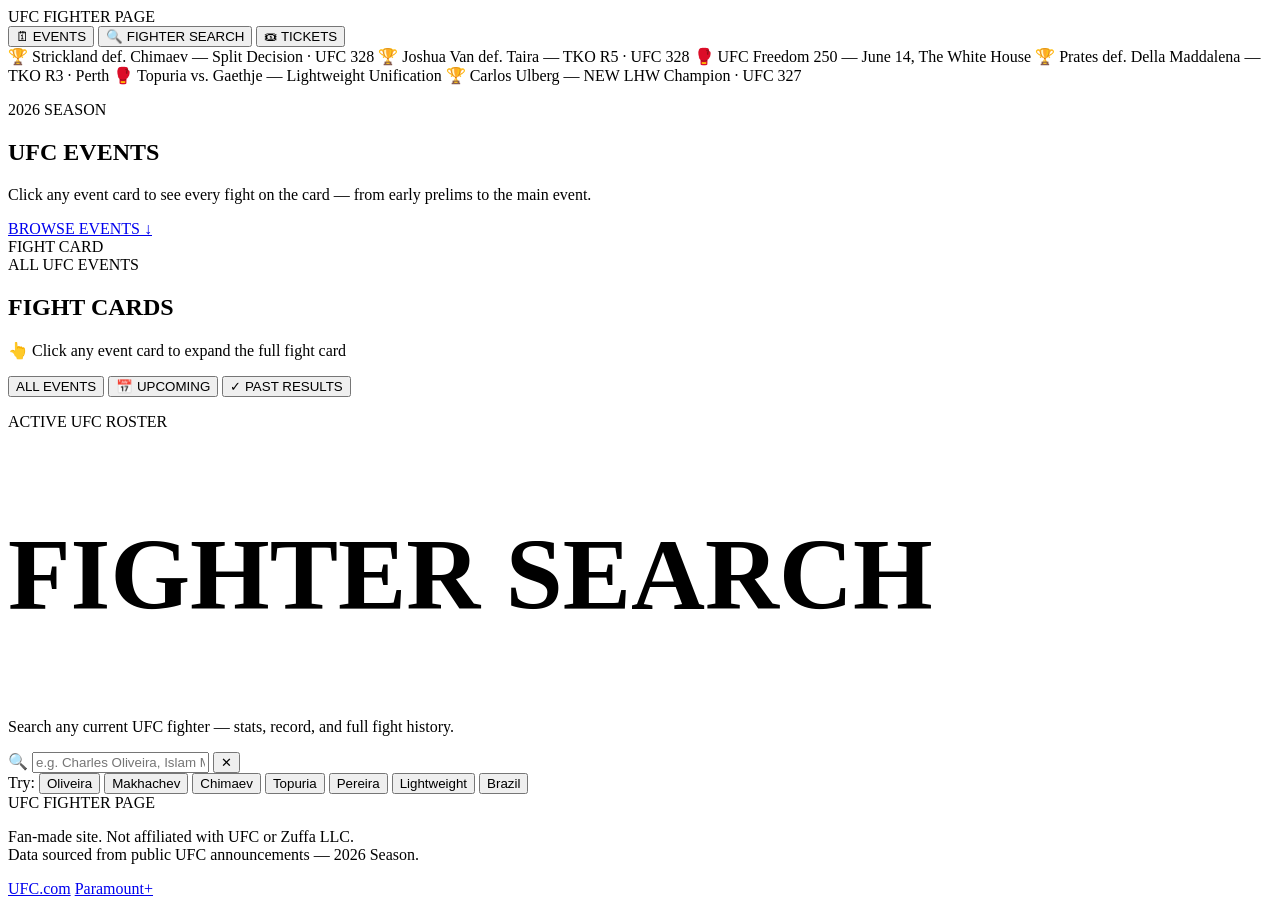
==== index.html @ 82cf6b31 "first commit" ====
<!DOCTYPE html>
<!-- This is the main HTML file — it sets up the structure of the whole page -->
<html lang="en">
<head>
  <!-- Tell the browser how to read characters (handles emojis, special letters) -->
  <meta charset="UTF-8" />
  <!-- Makes the page look right on phones, not zoomed out -->
  <meta name="viewport" content="width=device-width, initial-scale=1.0" />
  <!-- The title shown in the browser tab -->
  <title>UFC Fighter Page</title>
  <!-- Link to our CSS file which controls how things look -->
  <link rel="stylesheet" href="style.css" />
  <!-- Load Google Fonts so we can use nice typography -->
  <link rel="preconnect" href="https://fonts.googleapis.com" />
  <link rel="preconnect" href="https://fonts.gstatic.com" crossorigin />
  <link href="https://fonts.googleapis.com/css2?family=Bebas+Neue&family=Barlow+Condensed:wght@400;600;700&family=Barlow:wght@400;500&display=swap" rel="stylesheet" />
</head>
<body>

  <!-- =====================================================
       HEADER — the sticky bar at the top of the page
  ====================================================== -->
  <header class="site-header">
    <div class="header-inner">

      <!-- The UFC Fighter Page logo on the left -->
      <div class="logo">
        <span class="logo-ufc">UFC</span>
        <span class="logo-tag">FIGHTER PAGE</span>
      </div>

      <!-- Navigation buttons — clicking these switches which page you see -->
      <nav class="main-nav">
        <button class="nav-tab active" data-page="events">🗓 EVENTS</button>
        <button class="nav-tab" data-page="search">🔍 FIGHTER SEARCH</button>
        <button class="nav-tab" data-page="tickets">🎟 TICKETS</button>
      </nav>

    </div>

    <!-- The scrolling news ticker at the very top -->
    <div class="header-ticker">
      <div class="ticker-inner">
        <span>🏆 Strickland def. Chimaev — Split Decision · UFC 328</span>
        <span>🏆 Joshua Van def. Taira — TKO R5 · UFC 328</span>
        <span>🥊 UFC Freedom 250 — June 14, The White House</span>
        <span>🏆 Prates def. Della Maddalena — TKO R3 · Perth</span>
        <span>🥊 Topuria vs. Gaethje — Lightweight Unification</span>
        <span>🏆 Carlos Ulberg — NEW LHW Champion · UFC 327</span>
      </div>
    </div>
  </header>


  <!-- =====================================================
       PAGE 1: EVENTS
       This whole section is hidden/shown by JavaScript
  ====================================================== -->
  <div id="page-events" class="page active">

    <!-- Big hero banner at the top -->
    <section class="hero">
      <div class="hero-bg-grid"></div>
      <div class="hero-orb orb-red"></div>
      <div class="hero-orb orb-purple"></div>
      <div class="hero-content">
        <p class="hero-eyebrow">2026 SEASON</p>
        <h1 class="hero-title">
          <span>UFC</span>
          <span class="hero-title-accent">EVENTS</span>
        </h1>
        <p class="hero-sub">Click any event card to see every fight on the card — from early prelims to the main event.</p>
        <a href="#events-grid" class="hero-cta">BROWSE EVENTS ↓</a>
      </div>
      <div class="hero-side-text">FIGHT CARD</div>
    </section>

    <!-- The events section where all cards appear -->
    <section class="events-section" id="events-grid">
      <div class="inner-wrap">

        <!-- Title and filter buttons above the cards -->
        <div class="section-header">
          <div class="section-label">ALL UFC EVENTS</div>
          <h2 class="section-title">FIGHT CARDS</h2>
          <p class="section-hint">👆 Click any event card to expand the full fight card</p>
          <!-- Filter buttons — clicking these re-renders the grid -->
          <div class="filter-bar">
            <button class="filter-btn active" data-efilter="all">ALL EVENTS</button>
            <button class="filter-btn" data-efilter="upcoming">📅 UPCOMING</button>
            <button class="filter-btn" data-efilter="past">✓ PAST RESULTS</button>
          </div>
        </div>

        <!-- JavaScript fills this div with event cards -->
        <div id="eventsGrid"></div>

      </div>
    </section>
  </div>


  <!-- =====================================================
       PAGE 2: FIGHTER SEARCH
  ====================================================== -->
  <div id="page-search" class="page">

    <!-- Hero banner for the search page -->
    <section class="page-hero page-hero-search">
      <div class="hero-bg-grid"></div>
      <div class="hero-orb orb-purple"></div>
      <div class="hero-orb orb-gold"></div>
      <div class="page-hero-content inner-wrap">
        <p class="hero-eyebrow">ACTIVE UFC ROSTER</p>
        <h1 class="hero-title" style="font-size:clamp(3rem,8vw,7rem); flex-direction:row; flex-wrap:wrap; gap:0 16px;">
          FIGHTER <span class="hero-title-accent-purple" style="display:inline;">SEARCH</span>
        </h1>
        <p class="hero-sub">Search any current UFC fighter — stats, record, and full fight history.</p>

        <!-- The search input box -->
        <div class="search-box-wrap">
          <span class="search-icon-left">🔍</span>
          <!-- id="fighterSearchInput" lets JavaScript find this box -->
          <input type="text" id="fighterSearchInput" class="search-input"
            placeholder="e.g. Charles Oliveira, Islam Makhachev..."
            autocomplete="off" spellcheck="false" />
          <!-- The X button to clear the search -->
          <button class="search-clear" id="searchClear">✕</button>
        </div>

        <!-- Quick hint pills — clicking one fills in the search for you -->
        <div class="search-hints">
          <span>Try:</span>
          <button class="hint-pill" data-hint="Oliveira">Oliveira</button>
          <button class="hint-pill" data-hint="Makhachev">Makhachev</button>
          <button class="hint-pill" data-hint="Chimaev">Chimaev</button>
          <button class="hint-pill" data-hint="Topuria">Topuria</button>
          <button class="hint-pill" data-hint="Pereira">Pereira</button>
          <button class="hint-pill" data-hint="Lightweight">Lightweight</button>
          <button class="hint-pill" data-hint="Brazil">Brazil</button>
        </div>
      </div>
    </section>

    <!-- JavaScript fills this div with fighter profile cards -->
    <section class="search-results-section">
      <div class="inner-wrap">
        <div id="searchResults"></div>
      </div>
    </section>

  </div>


  <!-- =====================================================
       FOOTER — bottom of every page
  ====================================================== -->
  <footer class="site-footer">
    <div class="footer-inner">
      <div class="footer-logo">UFC <span class="footer-logo-accent">FIGHTER PAGE</span></div>
      <p class="footer-note">Fan-made site. Not affiliated with UFC or Zuffa LLC.<br />Data sourced from public UFC announcements — 2026 Season.</p>
      <div class="footer-links">
        <a href="https://ufc.com" target="_blank">UFC.com</a>
        <a href="https://www.paramountplus.com" target="_blank">Paramount+</a>
      </div>
    </div>
  </footer>

  <!-- Link to our JavaScript file — always at the bottom so HTML loads first -->
  <script src="script.js"></script>

</body>
</html>
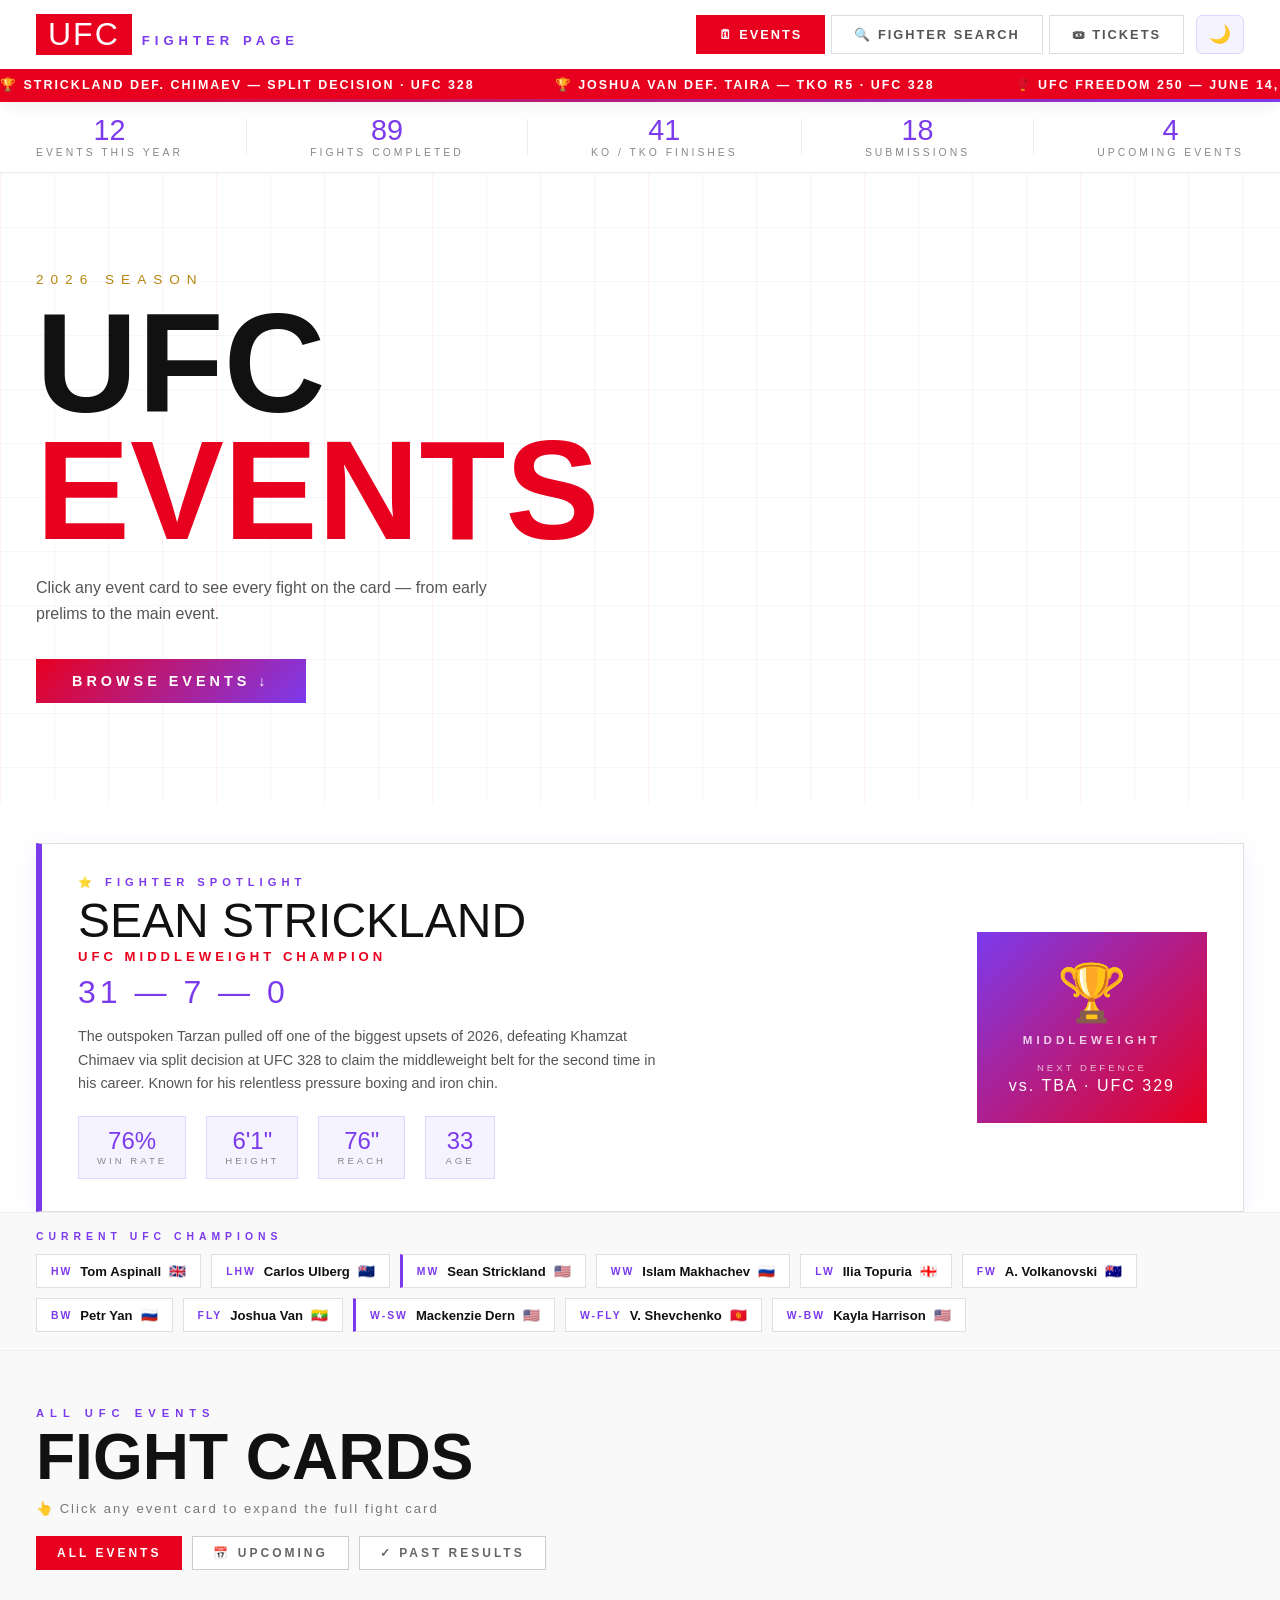
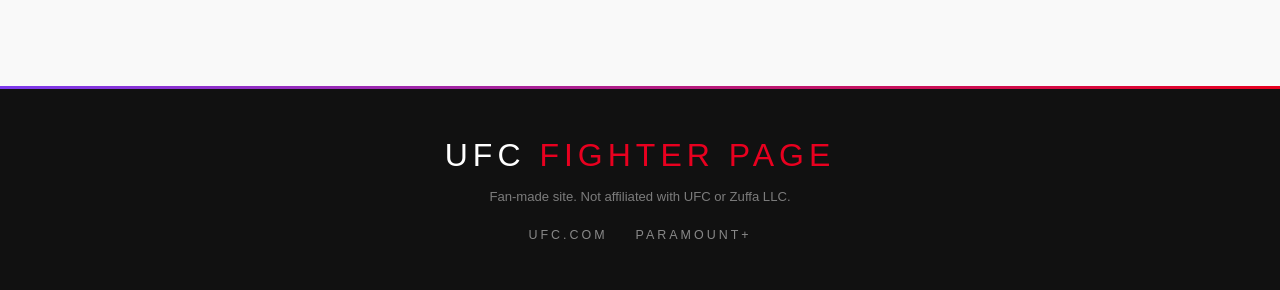
==== commit 21436ad3: "updated website" ====
--- a/index.html
+++ b/index.html
@@ -1,44 +1,30 @@
 <!DOCTYPE html>
-<!-- This is the main HTML file — it sets up the structure of the whole page -->
 <html lang="en">
 <head>
-  <!-- Tell the browser how to read characters (handles emojis, special letters) -->
   <meta charset="UTF-8" />
-  <!-- Makes the page look right on phones, not zoomed out -->
   <meta name="viewport" content="width=device-width, initial-scale=1.0" />
-  <!-- The title shown in the browser tab -->
   <title>UFC Fighter Page</title>
-  <!-- Link to our CSS file which controls how things look -->
   <link rel="stylesheet" href="style.css" />
-  <!-- Load Google Fonts so we can use nice typography -->
   <link rel="preconnect" href="https://fonts.googleapis.com" />
   <link rel="preconnect" href="https://fonts.gstatic.com" crossorigin />
   <link href="https://fonts.googleapis.com/css2?family=Bebas+Neue&family=Barlow+Condensed:wght@400;600;700&family=Barlow:wght@400;500&display=swap" rel="stylesheet" />
 </head>
 <body>
 
-  <!-- =====================================================
-       HEADER — the sticky bar at the top of the page
-  ====================================================== -->
+  <!-- HEADER -->
   <header class="site-header">
     <div class="header-inner">
-
-      <!-- The UFC Fighter Page logo on the left -->
       <div class="logo">
         <span class="logo-ufc">UFC</span>
         <span class="logo-tag">FIGHTER PAGE</span>
       </div>
-
-      <!-- Navigation buttons — clicking these switches which page you see -->
       <nav class="main-nav">
         <button class="nav-tab active" data-page="events">🗓 EVENTS</button>
         <button class="nav-tab" data-page="search">🔍 FIGHTER SEARCH</button>
         <button class="nav-tab" data-page="tickets">🎟 TICKETS</button>
+        <button class="dark-toggle" id="darkToggle" onclick="toggleDark()" title="Toggle dark mode">🌙</button>
       </nav>
-
-    </div>
-
-    <!-- The scrolling news ticker at the very top -->
+    </div>
     <div class="header-ticker">
       <div class="ticker-inner">
         <span>🏆 Strickland def. Chimaev — Split Decision · UFC 328</span>
@@ -51,84 +37,111 @@
     </div>
   </header>
 
-
-  <!-- =====================================================
-       PAGE 1: EVENTS
-       This whole section is hidden/shown by JavaScript
-  ====================================================== -->
+  <!-- STATS BAR — live UFC record counters -->
+  <div class="stats-bar">
+    <div class="stats-bar-inner">
+      <div class="stat-item"><span class="stat-num" id="stat-events">12</span><span class="stat-label">Events This Year</span></div>
+      <div class="stat-divider"></div>
+      <div class="stat-item"><span class="stat-num" id="stat-fights">89</span><span class="stat-label">Fights Completed</span></div>
+      <div class="stat-divider"></div>
+      <div class="stat-item"><span class="stat-num" id="stat-ko">41</span><span class="stat-label">KO / TKO Finishes</span></div>
+      <div class="stat-divider"></div>
+      <div class="stat-item"><span class="stat-num" id="stat-sub">18</span><span class="stat-label">Submissions</span></div>
+      <div class="stat-divider"></div>
+      <div class="stat-item"><span class="stat-num" id="stat-upcoming">4</span><span class="stat-label">Upcoming Events</span></div>
+    </div>
+  </div>
+
+  <!-- PAGE: EVENTS -->
   <div id="page-events" class="page active">
-
-    <!-- Big hero banner at the top -->
     <section class="hero">
       <div class="hero-bg-grid"></div>
-      <div class="hero-orb orb-red"></div>
-      <div class="hero-orb orb-purple"></div>
       <div class="hero-content">
         <p class="hero-eyebrow">2026 SEASON</p>
-        <h1 class="hero-title">
-          <span>UFC</span>
-          <span class="hero-title-accent">EVENTS</span>
-        </h1>
+        <h1 class="hero-title">UFC <span class="red">EVENTS</span></h1>
         <p class="hero-sub">Click any event card to see every fight on the card — from early prelims to the main event.</p>
         <a href="#events-grid" class="hero-cta">BROWSE EVENTS ↓</a>
       </div>
-      <div class="hero-side-text">FIGHT CARD</div>
-    </section>
-
-    <!-- The events section where all cards appear -->
-    <section class="events-section" id="events-grid">
-      <div class="inner-wrap">
-
-        <!-- Title and filter buttons above the cards -->
+    </section>
+    <!-- SPOTLIGHT — Fighter of the Moment -->
+    <section class="spotlight-section">
+      <div class="inner-wrap">
+        <div class="spotlight-card">
+          <div class="spotlight-left">
+            <div class="spotlight-label">⭐ FIGHTER SPOTLIGHT</div>
+            <div class="spotlight-name">SEAN STRICKLAND</div>
+            <div class="spotlight-title">UFC MIDDLEWEIGHT CHAMPION</div>
+            <div class="spotlight-record">31 — 7 — 0</div>
+            <p class="spotlight-bio">The outspoken Tarzan pulled off one of the biggest upsets of 2026, defeating Khamzat Chimaev via split decision at UFC 328 to claim the middleweight belt for the second time in his career. Known for his relentless pressure boxing and iron chin.</p>
+            <div class="spotlight-stats">
+              <div class="spotlight-stat"><div class="ss-num">76%</div><div class="ss-label">Win Rate</div></div>
+              <div class="spotlight-stat"><div class="ss-num">6'1"</div><div class="ss-label">Height</div></div>
+              <div class="spotlight-stat"><div class="ss-num">76"</div><div class="ss-label">Reach</div></div>
+              <div class="spotlight-stat"><div class="ss-num">33</div><div class="ss-label">Age</div></div>
+            </div>
+          </div>
+          <div class="spotlight-right">
+            <div class="spotlight-belt-badge">🏆</div>
+            <div class="spotlight-division">MIDDLEWEIGHT</div>
+            <div class="spotlight-next-label">NEXT DEFENCE</div>
+            <div class="spotlight-next">vs. TBA · UFC 329</div>
+          </div>
+        </div>
+      </div>
+    </section>
+
+    <!-- CHAMPION RANKINGS STRIP -->
+    <section class="rankings-section">
+      <div class="inner-wrap">
+        <div class="rankings-label">CURRENT UFC CHAMPIONS</div>
+        <div class="rankings-strip">
+          <div class="rank-chip"><span class="rc-div">HW</span><span class="rc-name">Tom Aspinall</span><span class="rc-flag">🇬🇧</span></div>
+          <div class="rank-chip"><span class="rc-div">LHW</span><span class="rc-name">Carlos Ulberg</span><span class="rc-flag">🇳🇿</span></div>
+          <div class="rank-chip rc-purple"><span class="rc-div">MW</span><span class="rc-name">Sean Strickland</span><span class="rc-flag">🇺🇸</span></div>
+          <div class="rank-chip"><span class="rc-div">WW</span><span class="rc-name">Islam Makhachev</span><span class="rc-flag">🇷🇺</span></div>
+          <div class="rank-chip"><span class="rc-div">LW</span><span class="rc-name">Ilia Topuria</span><span class="rc-flag">🇬🇪</span></div>
+          <div class="rank-chip"><span class="rc-div">FW</span><span class="rc-name">A. Volkanovski</span><span class="rc-flag">🇦🇺</span></div>
+          <div class="rank-chip"><span class="rc-div">BW</span><span class="rc-name">Petr Yan</span><span class="rc-flag">🇷🇺</span></div>
+          <div class="rank-chip"><span class="rc-div">FLY</span><span class="rc-name">Joshua Van</span><span class="rc-flag">🇲🇲</span></div>
+          <div class="rank-chip rc-purple"><span class="rc-div">W-SW</span><span class="rc-name">Mackenzie Dern</span><span class="rc-flag">🇺🇸</span></div>
+          <div class="rank-chip"><span class="rc-div">W-FLY</span><span class="rc-name">V. Shevchenko</span><span class="rc-flag">🇰🇬</span></div>
+          <div class="rank-chip"><span class="rc-div">W-BW</span><span class="rc-name">Kayla Harrison</span><span class="rc-flag">🇺🇸</span></div>
+        </div>
+      </div>
+    </section>
+
+    <section class="content-section" id="events-grid">
+      <div class="inner-wrap">
         <div class="section-header">
           <div class="section-label">ALL UFC EVENTS</div>
           <h2 class="section-title">FIGHT CARDS</h2>
           <p class="section-hint">👆 Click any event card to expand the full fight card</p>
-          <!-- Filter buttons — clicking these re-renders the grid -->
           <div class="filter-bar">
             <button class="filter-btn active" data-efilter="all">ALL EVENTS</button>
             <button class="filter-btn" data-efilter="upcoming">📅 UPCOMING</button>
             <button class="filter-btn" data-efilter="past">✓ PAST RESULTS</button>
           </div>
         </div>
-
-        <!-- JavaScript fills this div with event cards -->
         <div id="eventsGrid"></div>
-
-      </div>
-    </section>
-  </div>
-
-
-  <!-- =====================================================
-       PAGE 2: FIGHTER SEARCH
-  ====================================================== -->
+      </div>
+    </section>
+  </div>
+
+  <!-- PAGE: FIGHTER SEARCH -->
   <div id="page-search" class="page">
-
-    <!-- Hero banner for the search page -->
-    <section class="page-hero page-hero-search">
+    <section class="hero hero-purple">
       <div class="hero-bg-grid"></div>
-      <div class="hero-orb orb-purple"></div>
-      <div class="hero-orb orb-gold"></div>
-      <div class="page-hero-content inner-wrap">
-        <p class="hero-eyebrow">ACTIVE UFC ROSTER</p>
-        <h1 class="hero-title" style="font-size:clamp(3rem,8vw,7rem); flex-direction:row; flex-wrap:wrap; gap:0 16px;">
-          FIGHTER <span class="hero-title-accent-purple" style="display:inline;">SEARCH</span>
-        </h1>
-        <p class="hero-sub">Search any current UFC fighter — stats, record, and full fight history.</p>
-
-        <!-- The search input box -->
+      <div class="hero-content">
+        <p class="hero-eyebrow">FIGHTER DATABASE</p>
+        <h1 class="hero-title">FIGHTER <span class="purple">SEARCH</span></h1>
+        <p class="hero-sub">Search any current UFC fighter — AI powered, live stats and fight history.</p>
         <div class="search-box-wrap">
           <span class="search-icon-left">🔍</span>
-          <!-- id="fighterSearchInput" lets JavaScript find this box -->
           <input type="text" id="fighterSearchInput" class="search-input"
             placeholder="e.g. Charles Oliveira, Islam Makhachev..."
             autocomplete="off" spellcheck="false" />
-          <!-- The X button to clear the search -->
           <button class="search-clear" id="searchClear">✕</button>
         </div>
-
-        <!-- Quick hint pills — clicking one fills in the search for you -->
         <div class="search-hints">
           <span>Try:</span>
           <button class="hint-pill" data-hint="Oliveira">Oliveira</button>
@@ -137,28 +150,172 @@
           <button class="hint-pill" data-hint="Topuria">Topuria</button>
           <button class="hint-pill" data-hint="Pereira">Pereira</button>
           <button class="hint-pill" data-hint="Lightweight">Lightweight</button>
-          <button class="hint-pill" data-hint="Brazil">Brazil</button>
-        </div>
-      </div>
-    </section>
-
-    <!-- JavaScript fills this div with fighter profile cards -->
-    <section class="search-results-section">
+        </div>
+      </div>
+    </section>
+    <section class="content-section">
       <div class="inner-wrap">
         <div id="searchResults"></div>
       </div>
     </section>
-
-  </div>
-
-
-  <!-- =====================================================
-       FOOTER — bottom of every page
-  ====================================================== -->
+  </div>
+
+  <!-- PAGE: TICKETS -->
+  <div id="page-tickets" class="page">
+    <section class="hero hero-dark">
+      <div class="hero-bg-grid"></div>
+      <div class="hero-content">
+        <p class="hero-eyebrow">GET IN THE OCTAGON</p>
+        <h1 class="hero-title">BUY <span class="red">TICKETS</span></h1>
+        <p class="hero-sub">Choose an upcoming UFC event and secure your seat. Experience the fights live.</p>
+      </div>
+    </section>
+
+    <section class="content-section">
+      <div class="inner-wrap">
+
+        <!-- Big featured ticket -->
+        <div class="ticket-feature">
+          <div class="ticket-feature-info">
+            <div class="ticket-badge ppv-col">PPV — TITLE FIGHT</div>
+            <div class="ticket-feature-name">UFC FREEDOM 250</div>
+            <div class="ticket-feature-matchup">
+              <span>TOPURIA</span>
+              <span class="red">VS</span>
+              <span>GAETHJE</span>
+            </div>
+            <div class="ticket-feature-belt">🏆 LIGHTWEIGHT CHAMPIONSHIP UNIFICATION</div>
+            <div class="ticket-feature-meta">
+              <span>📅 June 14, 2026</span>
+              <span>📍 Washington D.C.</span>
+              <span>🏟 The White House</span>
+            </div>
+          </div>
+          <div class="ticket-feature-price">
+            <div class="price-label">STARTING FROM</div>
+            <div class="price-big">$89</div>
+            <div class="price-sub">per person</div>
+            <button class="ticket-buy-btn" onclick="openModal('UFC FREEDOM 250','June 14, 2026','Washington D.C. — The White House','Topuria vs. Gaethje',89)">🎟 SELECT SEATS</button>
+          </div>
+        </div>
+
+        <!-- All upcoming events grid -->
+        <h2 class="tickets-grid-title">ALL UPCOMING EVENTS</h2>
+        <div class="tickets-grid">
+
+          <div class="ticket-card">
+            <div class="ticket-badge fn-col">FIGHT NIGHT</div>
+            <div class="tc-name">UFC FIGHT NIGHT 276</div>
+            <div class="tc-fight">Allen vs. Costa</div>
+            <div class="tc-info">📅 May 16, 2026 · 📍 Las Vegas, NV</div>
+            <div class="tc-venue">🏟 UFC Apex</div>
+            <div class="tc-bottom">
+              <span class="tc-price">From $35</span>
+              <button class="tc-btn" onclick="openModal('UFC Fight Night 276','May 16, 2026','Las Vegas — UFC Apex','Allen vs. Costa',35)">BUY TICKETS</button>
+            </div>
+          </div>
+
+          <div class="ticket-card featured-card">
+            <div class="ticket-badge ppv-col">PPV</div>
+            <div class="tc-name">UFC FREEDOM 250</div>
+            <div class="tc-fight">Topuria vs. Gaethje</div>
+            <div class="tc-info">📅 June 14, 2026 · 📍 Washington D.C.</div>
+            <div class="tc-venue">🏟 The White House</div>
+            <div class="tc-bottom">
+              <span class="tc-price">From $89</span>
+              <button class="tc-btn" onclick="openModal('UFC Freedom 250','June 14, 2026','Washington D.C.','Topuria vs. Gaethje',89)">BUY TICKETS</button>
+            </div>
+          </div>
+
+          <div class="ticket-card">
+            <div class="ticket-badge ppv-col">PPV</div>
+            <div class="tc-name">UFC 329</div>
+            <div class="tc-fight">Main Event TBA</div>
+            <div class="tc-info">📅 August 15, 2026 · 📍 TBA</div>
+            <div class="tc-venue">🏟 TBA</div>
+            <div class="tc-bottom">
+              <span class="tc-price">From $75</span>
+              <button class="tc-btn" onclick="openModal('UFC 329','August 15, 2026','TBA','Main Event TBA',75)">BUY TICKETS</button>
+            </div>
+          </div>
+
+          <div class="ticket-card">
+            <div class="ticket-badge ppv-col">PPV</div>
+            <div class="tc-name">UFC 330</div>
+            <div class="tc-fight">Main Event TBA</div>
+            <div class="tc-info">📅 September 1, 2026 · 📍 Philadelphia, PA</div>
+            <div class="tc-venue">🏟 Xfinity Mobile Arena</div>
+            <div class="tc-bottom">
+              <span class="tc-price">From $75</span>
+              <button class="tc-btn" onclick="openModal('UFC 330','September 1, 2026','Philadelphia, PA','Main Event TBA',75)">BUY TICKETS</button>
+            </div>
+          </div>
+
+        </div>
+      </div>
+    </section>
+  </div>
+
+  <!-- TICKET MODAL -->
+  <div id="ticketModal" class="modal-overlay" onclick="closeModal(event)">
+    <div class="modal-box">
+      <button class="modal-close" onclick="document.getElementById('ticketModal').classList.remove('open')">✕</button>
+      <div class="modal-top-icon">🎟</div>
+      <div class="modal-event-name" id="modal-name">UFC 329</div>
+      <div class="modal-meta" id="modal-date"></div>
+      <div class="modal-meta" id="modal-loc"></div>
+      <div class="modal-fight-label" id="modal-fight"></div>
+
+      <div class="modal-section-label">SELECT TICKET TIER</div>
+      <div class="modal-tiers">
+        <div class="modal-tier selected" onclick="pickTier(this, 0)">
+          <div class="tier-name">General Admission</div>
+          <div class="tier-price" id="price-ga">$89</div>
+        </div>
+        <div class="modal-tier" onclick="pickTier(this, 1)">
+          <div class="tier-name">Floor Seats</div>
+          <div class="tier-price" id="price-floor">$249</div>
+        </div>
+        <div class="modal-tier" onclick="pickTier(this, 2)">
+          <div class="tier-name">Ringside VIP</div>
+          <div class="tier-price" id="price-vip">$599</div>
+        </div>
+      </div>
+
+      <div class="modal-qty-row">
+        <span class="modal-section-label">QUANTITY</span>
+        <div class="qty-controls">
+          <button onclick="changeQty(-1)">−</button>
+          <span id="modal-qty">1</span>
+          <button onclick="changeQty(1)">+</button>
+        </div>
+      </div>
+
+      <div class="modal-total-row">
+        <span>TOTAL</span>
+        <span id="modal-total" class="red">$89</span>
+      </div>
+
+      <button class="modal-confirm-btn" onclick="confirmOrder()">CONFIRM ORDER</button>
+      <p class="modal-demo-note">Demo only — no real payment will be taken</p>
+    </div>
+  </div>
+
+  <!-- ORDER CONFIRMED MODAL -->
+  <div id="confirmModal" class="modal-overlay" onclick="document.getElementById('confirmModal').classList.remove('open')">
+    <div class="modal-box" style="text-align:center;">
+      <div style="font-size:3rem;margin-bottom:14px;">✅</div>
+      <div class="modal-event-name">ORDER CONFIRMED!</div>
+      <p class="modal-meta" id="confirm-msg" style="margin-top:10px;"></p>
+      <button class="modal-confirm-btn" style="margin-top:24px;" onclick="document.getElementById('confirmModal').classList.remove('open')">DONE</button>
+    </div>
+  </div>
+
+  <!-- FOOTER -->
   <footer class="site-footer">
     <div class="footer-inner">
-      <div class="footer-logo">UFC <span class="footer-logo-accent">FIGHTER PAGE</span></div>
-      <p class="footer-note">Fan-made site. Not affiliated with UFC or Zuffa LLC.<br />Data sourced from public UFC announcements — 2026 Season.</p>
+      <div class="footer-logo">UFC <span class="red">FIGHTER PAGE</span></div>
+      <p class="footer-note">Fan-made site. Not affiliated with UFC or Zuffa LLC.</p>
       <div class="footer-links">
         <a href="https://ufc.com" target="_blank">UFC.com</a>
         <a href="https://www.paramountplus.com" target="_blank">Paramount+</a>
@@ -166,8 +323,6 @@
     </div>
   </footer>
 
-  <!-- Link to our JavaScript file — always at the bottom so HTML loads first -->
   <script src="script.js"></script>
-
 </body>
 </html>
--- a/style.css
+++ b/style.css
@@ -0,0 +1,682 @@
+/* ============================================================
+   UFC FIGHTER PAGE — style.css
+============================================================ */
+
+* { box-sizing: border-box; margin: 0; padding: 0; }
+html { scroll-behavior: smooth; }
+
+body {
+  background: #ffffff;
+  color: #111111;
+  font-family: 'Barlow', sans-serif;
+  overflow-x: hidden;
+}
+
+a { text-decoration: none; color: inherit; }
+button { cursor: pointer; border: none; }
+
+/* ── COLOURS ── */
+.red    { color: #e8001f; }
+.purple { color: #7c3aed; }
+.green  { color: #16a34a; }
+
+/* ── LAYOUT ── */
+.inner-wrap { max-width: 1280px; margin: 0 auto; padding: 0 36px; }
+.page { display: none; }
+.page.active { display: block; }
+
+/* ── HEADER ── */
+.site-header {
+  position: sticky; top: 0; z-index: 200;
+  background: #ffffff;
+  border-bottom: 3px solid transparent;
+  border-image: linear-gradient(90deg, #e8001f, #7c3aed) 1;
+  box-shadow: 0 2px 16px rgba(0,0,0,0.08);
+}
+.header-inner {
+  display: flex; justify-content: space-between; align-items: center;
+  padding: 14px 36px; max-width: 1280px; margin: 0 auto;
+}
+.logo { display: flex; align-items: baseline; gap: 10px; }
+.logo-ufc {
+  font-family: 'Bebas Neue', sans-serif; font-size: 2rem;
+  background: #e8001f; color: #fff; padding: 2px 12px; letter-spacing: 2px;
+}
+.logo-tag {
+  font-family: 'Barlow Condensed', sans-serif; font-weight: 700;
+  font-size: 0.82rem; letter-spacing: 5px; color: #7c3aed; text-transform: uppercase;
+}
+.main-nav { display: flex; gap: 6px; }
+.nav-tab {
+  font-family: 'Barlow Condensed', sans-serif; font-weight: 700; font-size: 0.8rem;
+  letter-spacing: 2px; text-transform: uppercase; padding: 10px 22px;
+  color: #555; border: 1px solid #ddd; background: #fff;
+  transition: all 0.2s;
+}
+.nav-tab:hover { color: #111; border-color: #999; }
+.nav-tab.active { background: #e8001f; color: #fff; border-color: #e8001f; }
+
+/* ── TICKER ── */
+.header-ticker {
+  background: #e8001f; overflow: hidden; padding: 6px 0;
+}
+.ticker-inner {
+  display: inline-flex; gap: 80px; white-space: nowrap;
+  animation: ticker 36s linear infinite;
+  font-family: 'Barlow Condensed', sans-serif; font-size: 0.78rem;
+  font-weight: 700; letter-spacing: 2px; text-transform: uppercase; color: #fff;
+}
+@keyframes ticker {
+  from { transform: translateX(100vw); }
+  to   { transform: translateX(-100%); }
+}
+
+/* ── HERO ── */
+.hero {
+  min-height: 70vh; display: flex; align-items: center;
+  padding: 80px 36px; position: relative; overflow: hidden;
+  background: #ffffff;
+}
+.hero-dark   { background: #111827; }
+.hero-purple { background: #f5f3ff; }
+
+.hero-bg-grid {
+  position: absolute; inset: 0;
+  background-image:
+    linear-gradient(rgba(124,58,237,0.05) 1px, transparent 1px),
+    linear-gradient(90deg, rgba(232,0,31,0.05) 1px, transparent 1px);
+  background-size: 54px 54px;
+}
+.hero-purple .hero-bg-grid {
+  background-image:
+    linear-gradient(rgba(124,58,237,0.07) 1px, transparent 1px),
+    linear-gradient(90deg, rgba(124,58,237,0.07) 1px, transparent 1px);
+}
+.hero-dark .hero-bg-grid {
+  background-image:
+    linear-gradient(rgba(255,255,255,0.04) 1px, transparent 1px),
+    linear-gradient(90deg, rgba(255,255,255,0.04) 1px, transparent 1px);
+}
+
+.hero-content { position: relative; z-index: 2; max-width: 800px; }
+.hero-eyebrow {
+  font-family: 'Barlow Condensed', sans-serif; font-size: 0.85rem;
+  letter-spacing: 7px; color: #b8860b; text-transform: uppercase; margin-bottom: 14px;
+}
+.hero-title {
+  font-family: 'Bebas Neue', sans-serif; font-size: clamp(4rem, 11vw, 10rem);
+  line-height: 0.9; margin-bottom: 20px; color: #111;
+}
+.hero-dark .hero-title { color: #fff; }
+.hero-sub {
+  font-size: 1rem; color: #555; max-width: 480px;
+  line-height: 1.65; margin-bottom: 32px;
+}
+.hero-dark .hero-sub { color: rgba(255,255,255,0.7); }
+.hero-cta {
+  display: inline-block; background: linear-gradient(135deg, #e8001f, #7c3aed); color: #fff;
+  font-family: 'Barlow Condensed', sans-serif; font-weight: 700;
+  font-size: 0.9rem; letter-spacing: 4px; padding: 14px 36px;
+  text-transform: uppercase; transition: opacity 0.2s;
+}
+.hero-cta:hover { opacity: 0.85; }
+
+/* ── SEARCH BOX ── */
+.search-box-wrap {
+  position: relative; max-width: 580px; margin-top: 24px;
+  display: flex; align-items: center;
+}
+.search-icon-left {
+  position: absolute; left: 16px; font-size: 1.1rem; pointer-events: none;
+}
+.search-input {
+  width: 100%; padding: 16px 48px; font-size: 1rem;
+  font-family: 'Barlow Condensed', sans-serif; font-weight: 600; letter-spacing: 2px;
+  border: 2px solid #7c3aed; background: #fff; color: #111; outline: none;
+  transition: box-shadow 0.2s;
+}
+.search-input:focus { box-shadow: 0 0 0 3px rgba(124,58,237,0.15); }
+.search-input::placeholder { color: #999; }
+.search-clear {
+  position: absolute; right: 14px; font-size: 0.85rem;
+  color: #999; background: none; display: none; transition: color 0.2s;
+}
+.search-clear.visible { display: block; }
+.search-clear:hover { color: #111; }
+
+/* hint pills */
+.search-hints { display: flex; align-items: center; gap: 8px; margin-top: 14px; flex-wrap: wrap; }
+.search-hints span { font-family: 'Barlow Condensed', sans-serif; font-size: 0.7rem; letter-spacing: 3px; color: #777; text-transform: uppercase; }
+.hint-pill {
+  font-family: 'Barlow Condensed', sans-serif; font-weight: 600; font-size: 0.7rem;
+  letter-spacing: 2px; padding: 5px 14px; text-transform: uppercase;
+  border: 1px solid rgba(124,58,237,0.4); color: #7c3aed;
+  background: rgba(124,58,237,0.06); transition: all 0.2s;
+}
+.hint-pill:hover { background: #7c3aed; color: #fff; border-color: #7c3aed; }
+
+/* ── CONTENT SECTION ── */
+.content-section { padding: 56px 0 80px; background: #f9f9f9; }
+
+/* ── SECTION LABELS ── */
+.section-label {
+  font-family: 'Barlow Condensed', sans-serif; font-size: 0.7rem;
+  font-weight: 700; letter-spacing: 6px; color: #7c3aed;
+  text-transform: uppercase; margin-bottom: 6px;
+}
+.section-title {
+  font-family: 'Bebas Neue', sans-serif; font-size: clamp(2.5rem, 5vw, 4.5rem);
+  color: #111; margin-bottom: 12px; line-height: 1;
+}
+.section-hint {
+  font-family: 'Barlow Condensed', sans-serif; font-size: 0.82rem;
+  letter-spacing: 2px; color: #777; margin-bottom: 20px;
+}
+.section-header { margin-bottom: 36px; }
+
+/* ── FILTER BUTTONS ── */
+.filter-bar { display: flex; gap: 10px; flex-wrap: wrap; margin-bottom: 30px; }
+.filter-btn {
+  font-family: 'Barlow Condensed', sans-serif; font-weight: 600; font-size: 0.75rem;
+  letter-spacing: 3px; padding: 9px 20px; text-transform: uppercase;
+  border: 1px solid #ccc; color: #666; background: #fff; transition: all 0.2s;
+}
+.filter-btn:hover, .filter-btn.active {
+  background: #e8001f; border-color: #e8001f; color: #fff;
+}
+
+/* ── EVENT CARDS ── */
+.event-card {
+  background: #fff; border: 1px solid #e0e0e0;
+  border-left: 5px solid #e8001f; margin-bottom: 16px;
+  box-shadow: 0 2px 10px rgba(0,0,0,0.05);
+  transition: box-shadow 0.2s;
+}
+.event-card:hover { box-shadow: 0 4px 20px rgba(124,58,237,0.15); border-color: rgba(124,58,237,0.3); }
+.event-past { border-left-color: #16a34a; }
+
+.ec-summary {
+  display: grid; grid-template-columns: 1fr 1.3fr auto;
+  gap: 24px; padding: 24px; cursor: pointer; align-items: center;
+  transition: background 0.15s;
+}
+.ec-summary:hover { background: #fafafa; }
+
+.ec-badges { display: flex; gap: 8px; margin-bottom: 10px; }
+.ec-badge {
+  font-family: 'Barlow Condensed', sans-serif; font-weight: 700;
+  font-size: 0.6rem; letter-spacing: 3px; padding: 3px 10px; text-transform: uppercase;
+}
+.ecb-ppv  { background: #7c3aed; color: #fff; }
+.ecb-fn   { background: #2563eb; color: #fff; }
+.ecb-done { background: #dcfce7; color: #16a34a; border: 1px solid #86efac; }
+.ecb-live { background: #fee2e2; color: #e8001f; border: 1px solid #fca5a5; }
+
+.ec-name { font-family: 'Bebas Neue', sans-serif; font-size: 1.8rem; color: #111; margin-bottom: 4px; }
+.ec-sub  { font-family: 'Barlow Condensed', sans-serif; font-size: 0.9rem; font-weight: 600; color: #b8860b; letter-spacing: 2px; margin-bottom: 10px; }
+.ec-details { display: flex; gap: 16px; flex-wrap: wrap; font-family: 'Barlow Condensed', sans-serif; font-size: 0.7rem; color: #888; letter-spacing: 1px; }
+
+.ec-matchup { text-align: center; }
+.ec-belt-banner { font-family: 'Barlow Condensed', sans-serif; font-weight: 700; font-size: 0.65rem; letter-spacing: 3px; color: #b8860b; margin-bottom: 8px; }
+.ec-fighters { display: flex; align-items: center; justify-content: center; gap: 12px; flex-wrap: wrap; }
+.ec-fname    { font-family: 'Bebas Neue', sans-serif; font-size: 1.5rem; color: #111; }
+.ec-fvs      { font-family: 'Bebas Neue', sans-serif; font-size: 1rem; color: #e8001f; }
+.ec-fdivision { font-family: 'Barlow Condensed', sans-serif; font-size: 0.68rem; color: #888; letter-spacing: 2px; margin-top: 6px; }
+
+.ec-result-preview {
+  display: inline-block; font-family: 'Barlow Condensed', sans-serif; font-weight: 700;
+  font-size: 0.68rem; letter-spacing: 2px; padding: 4px 12px; margin-top: 8px; text-transform: uppercase;
+}
+.ec-result-preview.method-ko  { background: #fee2e2; color: #dc2626; border: 1px solid #fca5a5; }
+.ec-result-preview.method-sub { background: #fef9c3; color: #b8860b; border: 1px solid #fde68a; }
+.ec-result-preview.method-dec { background: #dbeafe; color: #2563eb; border: 1px solid #93c5fd; }
+
+.ec-expand {
+  display: flex; flex-direction: column; align-items: center; justify-content: center;
+  gap: 6px; padding: 16px 20px; background: #f5f3ff;
+  border: 1px solid #ddd6fe; min-width: 110px; text-align: center;
+  transition: background 0.2s;
+}
+.ec-summary:hover .ec-expand { background: #ede9fe; }
+.ec-expand-icon  { font-size: 1.4rem; color: #7c3aed; }
+.ec-expand-label { font-family: 'Barlow Condensed', sans-serif; font-weight: 700; font-size: 0.62rem; letter-spacing: 3px; color: #333; text-transform: uppercase; line-height: 1.4; }
+.ec-fight-count  { font-family: 'Barlow Condensed', sans-serif; font-size: 0.6rem; letter-spacing: 2px; color: #888; background: #f0f0f0; padding: 2px 8px; }
+
+/* ── EXPANDED FIGHT CARD PANEL ── */
+.ec-fullcard { max-height: 0; overflow: hidden; transition: max-height 0.55s cubic-bezier(0.22,1,0.36,1); }
+.ec-fullcard.open { max-height: 3000px; }
+.ec-fullcard-inner { border-top: 1px solid #eee; }
+.ec-fullcard-title {
+  display: flex; justify-content: space-between; align-items: center;
+  padding: 12px 24px; background: #f5f3ff; border-bottom: 1px solid #ddd6fe;
+  font-family: 'Barlow Condensed', sans-serif; font-weight: 700; font-size: 0.72rem;
+  letter-spacing: 3px; color: #7c3aed; text-transform: uppercase;
+}
+.ec-fullcard-count { color: #888; font-weight: 400; }
+
+/* fight rows */
+.ef-row {
+  display: grid; grid-template-columns: 130px 1fr 220px;
+  border-bottom: 1px solid #f0f0f0; transition: background 0.15s;
+}
+.ef-row:last-child { border-bottom: none; }
+.ef-row:hover { background: #fafafa; }
+.ef-row-main   { background: #fff5f5; border-left: 4px solid #e8001f; }
+.ef-row-comain { background: #fffbeb; border-left: 4px solid #b8860b; }
+.ef-row:not(.ef-row-main):not(.ef-row-comain) { border-left: 4px solid transparent; }
+
+.ef-row-label { padding: 18px 14px; border-right: 1px solid #f0f0f0; display: flex; flex-direction: column; justify-content: center; gap: 4px; }
+.ef-label-text { font-family: 'Barlow Condensed', sans-serif; font-weight: 700; font-size: 0.65rem; letter-spacing: 4px; text-transform: uppercase; }
+.efl-main      { color: #e8001f; }
+.efl-comain    { color: #7c3aed; }
+.efl-other     { color: #999; }
+.ef-label-belt     { font-family: 'Barlow Condensed', sans-serif; font-size: 0.58rem; letter-spacing: 2px; color: #b8860b; }
+.ef-label-division { font-family: 'Barlow Condensed', sans-serif; font-size: 0.62rem; letter-spacing: 2px; color: #777; }
+
+.ef-row-fight {
+  padding: 18px; display: grid; grid-template-columns: 1fr 44px 1fr; align-items: center; gap: 8px;
+}
+.ef-fighter-block  { }
+.ef-block-right    { text-align: right; }
+.ef-winner-block .ef-fighter-name { color: #111; font-weight: 700; }
+.ef-loser-block  .ef-fighter-name { opacity: 0.3; }
+.ef-loser-block  .ef-fighter-info { opacity: 0.3; }
+.ef-fighter-name { font-family: 'Bebas Neue', sans-serif; font-size: 1.25rem; color: #111; }
+.ef-row-main .ef-fighter-name { font-size: 1.5rem; }
+.ef-fighter-info { font-family: 'Barlow Condensed', sans-serif; font-size: 0.65rem; color: #888; letter-spacing: 1px; margin-top: 3px; }
+.ef-w-tag { display: inline-block; font-family: 'Barlow Condensed', sans-serif; font-weight: 700; font-size: 0.58rem; letter-spacing: 2px; padding: 2px 8px; background: #7c3aed; color: #fff; margin-top: 5px; }
+.ef-mid       { text-align: center; }
+.ef-vs-text   { font-family: 'Bebas Neue', sans-serif; font-size: 0.9rem; color: #e8001f; }
+
+.ef-row-extra { padding: 14px 18px; border-left: 1px solid #f0f0f0; display: flex; flex-direction: column; justify-content: center; gap: 8px; }
+.ef-prob-bar  { display: flex; height: 22px; overflow: hidden; gap: 2px; }
+.ef-p1 { height: 100%; display: flex; align-items: center; padding: 0 7px; font-family: 'Barlow Condensed', sans-serif; font-weight: 700; font-size: 0.65rem; background: linear-gradient(90deg,#15803d,#22c55e); color: #fff; min-width: 36px; }
+.ef-p2 { height: 100%; flex: 1; display: flex; align-items: center; justify-content: flex-end; padding: 0 7px; font-family: 'Barlow Condensed', sans-serif; font-weight: 700; font-size: 0.65rem; background: linear-gradient(90deg,#9b0012,#e8001f); color: #fff; }
+.ef-prob-labels { display: flex; justify-content: space-between; font-family: 'Barlow Condensed', sans-serif; font-size: 0.58rem; letter-spacing: 2px; }
+.ef-prob-labels .fav { color: #16a34a; font-weight: 700; }
+.ef-prob-labels .dog { color: #e8001f; font-weight: 700; }
+
+.ef-result { font-family: 'Barlow Condensed', sans-serif; font-weight: 700; font-size: 0.68rem; letter-spacing: 1px; padding: 7px 10px; text-transform: uppercase; line-height: 1.5; }
+.ef-result.method-ko  { background: #fee2e2; color: #dc2626; border: 1px solid #fca5a5; }
+.ef-result.method-sub { background: #fef9c3; color: #b8860b; border: 1px solid #fde68a; }
+.ef-result.method-dec { background: #dbeafe; color: #2563eb; border: 1px solid #93c5fd; }
+.ef-result-detail { display: block; font-weight: 400; color: #777; font-size: 0.6rem; margin-top: 3px; }
+
+/* ── FIGHTER SEARCH RESULTS ── */
+.search-prompt-wrap { text-align: center; padding: 60px 20px; }
+.search-prompt-icon { font-size: 3.5rem; margin-bottom: 16px; }
+.search-prompt     { font-family: 'Barlow Condensed', sans-serif; font-size: 1rem; letter-spacing: 3px; color: #777; text-transform: uppercase; }
+.search-prompt-sub { font-family: 'Barlow Condensed', sans-serif; font-size: 0.75rem; letter-spacing: 2px; color: #aaa; margin-top: 8px; }
+.no-results { font-family: 'Barlow Condensed', sans-serif; font-size: 0.9rem; letter-spacing: 3px; color: #777; padding: 40px 0; }
+
+.fighter-cards-grid { display: grid; grid-template-columns: repeat(auto-fill, minmax(320px,1fr)); gap: 20px; }
+
+.fighter-profile-card { background: #fff; border: 1px solid #e0e0e0; border-top: 4px solid #e8001f; box-shadow: 0 2px 12px rgba(0,0,0,0.06); transition: transform 0.2s, box-shadow 0.2s; }
+.fighter-profile-card:hover { transform: translateY(-4px); box-shadow: 0 8px 28px rgba(0,0,0,0.1); }
+
+/* division colours on top border */
+.div-lightweight      { border-top-color: #2563eb; }
+.div-welterweight     { border-top-color: #ea580c; }
+.div-middleweight     { border-top-color: #7c3aed; }
+.div-lightheavyweight { border-top-color: #e8001f; }
+.div-heavyweight      { border-top-color: #b8860b; }
+.div-featherweight    { border-top-color: #0d9488; }
+.div-bantamweight     { border-top-color: #16a34a; }
+.div-flyweight        { border-top-color: #9333ea; }
+.div-womensstrawweight  { border-top-color: #ea580c; }
+.div-womensflyweight    { border-top-color: #db2777; }
+.div-womensbantamweight { border-top-color: #7c3aed; }
+
+.fp-header { padding: 20px 22px 16px; background: #f9f9f9; border-bottom: 1px solid #eee; }
+.fp-division-badge { font-family: 'Barlow Condensed', sans-serif; font-size: 0.62rem; font-weight: 700; letter-spacing: 4px; text-transform: uppercase; margin-bottom: 4px; color: #e8001f; }
+.fp-name     { font-family: 'Bebas Neue', sans-serif; font-size: 2rem; color: #111; }
+.fp-nickname { font-family: 'Barlow Condensed', sans-serif; font-size: 0.72rem; letter-spacing: 3px; color: #777; margin-top: 4px; font-style: italic; }
+.fp-body     { padding: 18px 22px 22px; }
+.fp-record-row { display: flex; align-items: center; gap: 14px; margin-bottom: 14px; }
+.fp-record { font-family: 'Bebas Neue', sans-serif; font-size: 2.2rem; letter-spacing: 2px; color: #111; }
+.fp-style  { font-family: 'Barlow Condensed', sans-serif; font-size: 0.72rem; color: #777; letter-spacing: 2px; border-left: 2px solid #eee; padding-left: 14px; }
+
+.fp-stats-grid { display: grid; grid-template-columns: repeat(3,1fr); gap: 10px; margin-bottom: 16px; }
+.fp-stat { background: #f5f5f5; border: 1px solid #eee; padding: 10px 12px; }
+.fp-stat-label { font-family: 'Barlow Condensed', sans-serif; font-size: 0.58rem; letter-spacing: 3px; color: #999; text-transform: uppercase; margin-bottom: 3px; }
+.fp-stat-value { font-family: 'Barlow Condensed', sans-serif; font-weight: 700; font-size: 0.9rem; color: #111; }
+
+.fp-winrate { margin-bottom: 16px; }
+.fp-winrate-label { font-family: 'Barlow Condensed', sans-serif; font-size: 0.6rem; letter-spacing: 3px; color: #999; text-transform: uppercase; margin-bottom: 6px; }
+.fp-winrate-track { background: #eee; height: 20px; overflow: hidden; }
+.fp-winrate-fill  { height: 100%; background: linear-gradient(90deg,#15803d,#22c55e); display: flex; align-items: center; justify-content: flex-end; padding-right: 8px; font-family: 'Barlow Condensed', sans-serif; font-weight: 700; font-size: 0.7rem; color: #fff; transition: width 1s ease; }
+
+.ai-summary { background: #f5f3ff; border: 1px solid #ddd6fe; border-left: 3px solid #7c3aed; padding: 12px 14px; margin-bottom: 14px; font-size: 0.85rem; color: #555; line-height: 1.6; }
+.ai-badge   { display: block; font-family: 'Barlow Condensed', sans-serif; font-weight: 700; font-size: 0.58rem; letter-spacing: 3px; color: #7c3aed; text-transform: uppercase; margin-bottom: 6px; }
+
+.fp-history { border-top: 1px solid #eee; padding-top: 14px; }
+.fp-history-title { font-family: 'Barlow Condensed', sans-serif; font-size: 0.62rem; letter-spacing: 4px; color: #7c3aed; text-transform: uppercase; margin-bottom: 10px; }
+.fp-fight-row { display: flex; justify-content: space-between; align-items: center; padding: 8px 0; border-bottom: 1px solid #f5f5f5; }
+.fp-fight-row:last-child { border-bottom: none; }
+.fp-fight-opp  { font-family: 'Barlow Condensed', sans-serif; font-weight: 600; font-size: 0.8rem; color: #333; }
+.fp-fight-result { display: flex; align-items: center; gap: 8px; }
+.fp-res-badge { font-family: 'Barlow Condensed', sans-serif; font-weight: 700; font-size: 0.6rem; letter-spacing: 2px; padding: 2px 8px; text-transform: uppercase; }
+.fp-res-w  { background: #16a34a; color: #fff; }
+.fp-res-l  { background: #fee2e2; color: #dc2626; border: 1px solid #fca5a5; }
+.fp-res-up { background: #fef9c3; color: #b8860b; border: 1px solid #fde68a; }
+.fp-fight-method     { font-family: 'Barlow Condensed', sans-serif; font-size: 0.68rem; color: #888; letter-spacing: 1px; }
+.fp-fight-method.m-ko  { color: #dc2626; }
+.fp-fight-method.m-sub { color: #b8860b; }
+.fp-fight-method.m-dec { color: #2563eb; }
+
+/* ── LOADING SPINNER ── */
+.search-loading-ring {
+  width: 48px; height: 48px; border-radius: 50%;
+  border: 4px solid #e9d5ff; border-top-color: #7c3aed;
+  animation: spin 0.85s linear infinite; margin: 0 auto 16px;
+}
+@keyframes spin { to { transform: rotate(360deg); } }
+
+/* ── TICKET BAR ── */
+.ticket-bar {
+  position: fixed; bottom: 0; left: 0; right: 0; z-index: 500;
+  background: #111827; border-top: 3px solid #7c3aed;
+  transform: translateY(100%); transition: transform 0.35s ease;
+  box-shadow: 0 -4px 24px rgba(0,0,0,0.2);
+}
+.ticket-bar.visible { transform: translateY(0); }
+.ticket-bar-inner {
+  max-width: 1280px; margin: 0 auto; padding: 16px 36px;
+  display: flex; align-items: center; justify-content: space-between; gap: 20px;
+}
+.ticket-bar-event   { font-family: 'Bebas Neue', sans-serif; font-size: 1.4rem; color: #fff; letter-spacing: 2px; }
+.ticket-bar-details { font-family: 'Barlow Condensed', sans-serif; font-size: 0.72rem; letter-spacing: 2px; color: rgba(255,255,255,0.6); text-transform: uppercase; }
+.ticket-bar-actions { display: flex; align-items: center; gap: 12px; flex-shrink: 0; }
+.ticket-btn-bar {
+  background: #e8001f; color: #fff; font-family: 'Barlow Condensed', sans-serif;
+  font-weight: 700; font-size: 0.85rem; letter-spacing: 3px; padding: 12px 28px;
+  text-transform: uppercase; transition: opacity 0.2s;
+}
+.ticket-btn-bar:hover { opacity: 0.85; }
+.ticket-bar-close { font-size: 1rem; color: #999; padding: 8px 12px; background: rgba(255,255,255,0.08); border: 1px solid rgba(255,255,255,0.15); transition: color 0.2s; }
+.ticket-bar-close:hover { color: #fff; }
+
+/* ── TICKETS PAGE ── */
+.ticket-feature {
+  display: grid; grid-template-columns: 1fr auto; gap: 32px; align-items: center;
+  background: #111827; color: #fff; padding: 40px 44px; margin-bottom: 44px;
+  border-left: 6px solid #7c3aed;
+}
+.ticket-badge { font-family: 'Barlow Condensed', sans-serif; font-weight: 700; font-size: 0.7rem; letter-spacing: 4px; text-transform: uppercase; margin-bottom: 12px; }
+.ppv-col { color: #a78bfa; }
+.fn-col  { color: #60a5fa; }
+
+.ticket-feature-name { font-family: 'Bebas Neue', sans-serif; font-size: 2.8rem; color: #fff; margin-bottom: 14px; line-height: 1; }
+.ticket-feature-matchup { display: flex; align-items: center; gap: 16px; margin-bottom: 12px; flex-wrap: wrap; }
+.ticket-feature-matchup span { font-family: 'Bebas Neue', sans-serif; font-size: 2rem; color: #fff; }
+.ticket-feature-matchup .red { color: #e8001f; font-size: 1.3rem; }
+.ticket-feature-belt { font-family: 'Barlow Condensed', sans-serif; font-size: 0.72rem; letter-spacing: 3px; color: #fbbf24; margin-bottom: 14px; text-transform: uppercase; }
+.ticket-feature-meta { display: flex; gap: 20px; flex-wrap: wrap; font-family: 'Barlow Condensed', sans-serif; font-size: 0.78rem; color: rgba(255,255,255,0.6); letter-spacing: 1px; }
+
+.ticket-feature-price { background: rgba(255,255,255,0.07); border: 1px solid rgba(255,255,255,0.15); padding: 28px 30px; text-align: center; min-width: 190px; }
+.price-label { font-family: 'Barlow Condensed', sans-serif; font-size: 0.65rem; letter-spacing: 4px; color: rgba(255,255,255,0.5); text-transform: uppercase; margin-bottom: 4px; }
+.price-big   { font-family: 'Bebas Neue', sans-serif; font-size: 3.5rem; color: #fff; line-height: 1; }
+.price-sub   { font-family: 'Barlow Condensed', sans-serif; font-size: 0.7rem; color: rgba(255,255,255,0.45); letter-spacing: 2px; margin-bottom: 18px; }
+
+.ticket-buy-btn {
+  width: 100%; background: linear-gradient(135deg, #7c3aed, #e8001f); color: #fff;
+  font-family: 'Barlow Condensed', sans-serif; font-weight: 700; font-size: 0.85rem;
+  letter-spacing: 3px; padding: 14px; text-transform: uppercase; transition: opacity 0.2s;
+}
+.ticket-buy-btn:hover { opacity: 0.85; }
+
+.tickets-grid-title { font-family: 'Bebas Neue', sans-serif; font-size: 2rem; color: #111; margin-bottom: 22px; letter-spacing: 2px; }
+.tickets-grid { display: grid; grid-template-columns: repeat(auto-fill, minmax(260px,1fr)); gap: 18px; }
+
+.ticket-card {
+  background: #fff; border: 1px solid #e0e0e0; border-left: 5px solid #e8001f;
+  padding: 22px; box-shadow: 0 2px 10px rgba(0,0,0,0.05); transition: transform 0.2s, box-shadow 0.2s;
+}
+.ticket-card:hover { transform: translateY(-4px); box-shadow: 0 8px 24px rgba(0,0,0,0.1); }
+.featured-card { border-left-color: #7c3aed; background: #faf5ff; }
+
+.tc-name    { font-family: 'Bebas Neue', sans-serif; font-size: 1.5rem; color: #111; margin-bottom: 4px; }
+.tc-fight   { font-family: 'Barlow Condensed', sans-serif; font-size: 0.88rem; color: #555; letter-spacing: 1px; margin-bottom: 10px; }
+.tc-info    { font-family: 'Barlow Condensed', sans-serif; font-size: 0.72rem; color: #888; letter-spacing: 1px; margin-bottom: 4px; }
+.tc-venue   { font-family: 'Barlow Condensed', sans-serif; font-size: 0.72rem; color: #888; letter-spacing: 1px; margin-bottom: 16px; }
+.tc-bottom  { display: flex; justify-content: space-between; align-items: center; padding-top: 14px; border-top: 1px solid #eee; }
+.tc-price   { font-family: 'Bebas Neue', sans-serif; font-size: 1.6rem; color: #e8001f; }
+.tc-btn {
+  background: #e8001f; color: #fff; font-family: 'Barlow Condensed', sans-serif;
+  font-weight: 700; font-size: 0.7rem; letter-spacing: 2px; padding: 9px 16px;
+  text-transform: uppercase; transition: opacity 0.2s;
+}
+.tc-btn:hover { opacity: 0.85; }
+.featured-card .tc-btn { background: #7c3aed; }
+
+/* ── MODAL ── */
+.modal-overlay {
+  position: fixed; inset: 0; z-index: 600;
+  background: rgba(0,0,0,0.5); display: flex; align-items: center; justify-content: center;
+  opacity: 0; pointer-events: none; transition: opacity 0.25s;
+}
+.modal-overlay.open { opacity: 1; pointer-events: all; }
+.modal-box {
+  background: #fff; max-width: 460px; width: 90%; padding: 36px 32px;
+  position: relative; border-top: 5px solid #7c3aed;
+  box-shadow: 0 20px 60px rgba(0,0,0,0.2);
+  animation: popIn 0.28s ease;
+}
+@keyframes popIn { from { transform: scale(0.93); opacity: 0; } to { transform: scale(1); opacity: 1; } }
+.modal-close { position: absolute; top: 12px; right: 14px; font-size: 1rem; color: #999; background: none; transition: color 0.2s; }
+.modal-close:hover { color: #111; }
+.modal-top-icon  { font-size: 2.5rem; text-align: center; margin-bottom: 10px; }
+.modal-event-name{ font-family: 'Bebas Neue', sans-serif; font-size: 2rem; text-align: center; color: #111; margin-bottom: 6px; }
+.modal-meta      { font-family: 'Barlow Condensed', sans-serif; font-size: 0.78rem; letter-spacing: 2px; color: #888; text-align: center; margin-bottom: 4px; }
+.modal-fight-label { font-family: 'Barlow Condensed', sans-serif; font-weight: 700; font-size: 0.95rem; color: #e8001f; text-align: center; margin: 10px 0 20px; letter-spacing: 2px; }
+.modal-section-label { font-family: 'Barlow Condensed', sans-serif; font-size: 0.65rem; letter-spacing: 4px; color: #999; text-transform: uppercase; margin-bottom: 10px; }
+.modal-tiers { display: grid; grid-template-columns: repeat(3,1fr); gap: 10px; margin-bottom: 20px; }
+.modal-tier { border: 2px solid #eee; padding: 12px 8px; text-align: center; cursor: pointer; transition: all 0.2s; }
+.modal-tier:hover    { border-color: #7c3aed; }
+.modal-tier.selected { border-color: #7c3aed; background: #f5f3ff; }
+.tier-name  { font-family: 'Barlow Condensed', sans-serif; font-size: 0.68rem; letter-spacing: 2px; color: #666; text-transform: uppercase; margin-bottom: 4px; }
+.tier-price { font-family: 'Bebas Neue', sans-serif; font-size: 1.4rem; color: #111; }
+.modal-qty-row { display: flex; justify-content: space-between; align-items: center; margin-bottom: 14px; padding: 14px 0; border-top: 1px solid #eee; border-bottom: 1px solid #eee; }
+.qty-controls { display: flex; align-items: center; gap: 14px; }
+.qty-controls button { width: 32px; height: 32px; border: 1px solid #ddd; background: #f5f5f5; font-size: 1.2rem; transition: background 0.2s; }
+.qty-controls button:hover { background: #eee; }
+.qty-controls span { font-family: 'Bebas Neue', sans-serif; font-size: 1.5rem; min-width: 24px; text-align: center; }
+.modal-total-row { display: flex; justify-content: space-between; align-items: center; margin-bottom: 20px; }
+.modal-total-row span:first-child { font-family: 'Barlow Condensed', sans-serif; font-size: 0.72rem; letter-spacing: 3px; color: #999; text-transform: uppercase; }
+.modal-total-row span:last-child  { font-family: 'Bebas Neue', sans-serif; font-size: 2rem; color: #e8001f; }
+.modal-confirm-btn { width: 100%; background: linear-gradient(135deg, #7c3aed, #e8001f); color: #fff; font-family: 'Barlow Condensed', sans-serif; font-weight: 700; font-size: 0.9rem; letter-spacing: 4px; padding: 15px; text-transform: uppercase; transition: opacity 0.2s; margin-bottom: 10px; }
+.modal-confirm-btn:hover { opacity: 0.88; }
+.modal-demo-note { font-size: 0.75rem; color: #bbb; text-align: center; }
+
+/* ── FOOTER ── */
+.site-footer { background: #111; color: #fff; padding: 48px 36px; text-align: center; border-top: 3px solid transparent; border-image: linear-gradient(90deg, #7c3aed, #e8001f) 1; }
+.footer-inner { max-width: 600px; margin: 0 auto; }
+.footer-logo  { font-family: 'Bebas Neue', sans-serif; font-size: 2rem; letter-spacing: 5px; margin-bottom: 12px; }
+.footer-note  { font-size: 0.82rem; color: rgba(255,255,255,0.45); line-height: 1.7; margin-bottom: 20px; }
+.footer-links { display: flex; justify-content: center; gap: 28px; }
+.footer-links a { font-family: 'Barlow Condensed', sans-serif; font-size: 0.78rem; letter-spacing: 3px; color: rgba(255,255,255,0.5); text-transform: uppercase; transition: color 0.2s; }
+.footer-links a:hover { color: #e8001f; }
+
+/* ── RESPONSIVE ── */
+@media (max-width: 900px) {
+  .header-inner { padding: 12px 16px; }
+  .logo-tag { display: none; }
+  .nav-tab { padding: 8px 10px; font-size: 0.68rem; letter-spacing: 1px; }
+  .hero { padding: 60px 16px; min-height: auto; }
+  .inner-wrap { padding: 0 16px; }
+  .ec-summary { grid-template-columns: 1fr; gap: 14px; padding: 18px 16px; }
+  .ec-expand  { flex-direction: row; justify-content: space-between; min-width: auto; padding: 12px 16px; }
+  .ef-row     { grid-template-columns: 80px 1fr; }
+  .ef-row-extra { display: none; }
+  .ticket-feature { grid-template-columns: 1fr; }
+  .modal-tiers { grid-template-columns: 1fr; }
+  .fighter-cards-grid { grid-template-columns: 1fr; }
+  .fp-stats-grid { grid-template-columns: repeat(2,1fr); }
+  .ticket-bar-inner { flex-direction: column; padding: 14px 16px; align-items: flex-start; }
+}
+
+/* ── DARK MODE ── */
+body.dark {
+  background: #0e0e14;
+  color: #f0f0f5;
+}
+body.dark .site-header   { background: rgba(14,14,20,0.97); }
+body.dark .content-section { background: #13131e; }
+body.dark .event-card    { background: #1a1a28; border-color: rgba(255,255,255,0.08); }
+body.dark .ec-summary:hover { background: rgba(255,255,255,0.03); }
+body.dark .ec-fullcard-inner { background: #1a1a28; }
+body.dark .ec-fullcard-title { background: #1e1e30; border-color: rgba(124,58,237,0.3); }
+body.dark .ef-row:hover  { background: rgba(255,255,255,0.02); }
+body.dark .ef-row-main   { background: rgba(232,0,31,0.08); }
+body.dark .ef-row-comain { background: rgba(124,58,237,0.08); }
+body.dark .hero          { background: #0e0e14; }
+body.dark .hero-title    { color: #f0f0f5; }
+body.dark .hero-sub      { color: #9999aa; }
+body.dark .hero-eyebrow  { color: #a78bfa; }
+body.dark .ec-name       { color: #f0f0f5; }
+body.dark .ec-fname      { color: #f0f0f5; }
+body.dark .ef-fighter-name { color: #f0f0f5; }
+body.dark .filter-btn    { background: #1a1a28; border-color: rgba(255,255,255,0.15); color: #aaa; }
+body.dark .filter-btn.active { background: #7c3aed; border-color: #7c3aed; color: #fff; }
+body.dark .stats-bar     { background: #13131e; border-color: rgba(255,255,255,0.08); }
+body.dark .stat-label    { color: #777; }
+body.dark .spotlight-card { background: #1a1a28; border-color: rgba(124,58,237,0.3); }
+body.dark .spotlight-bio  { color: #aaa; }
+body.dark .rankings-section { background: #13131e; }
+body.dark .rank-chip     { background: #1e1e30; border-color: rgba(255,255,255,0.1); }
+body.dark .rc-name       { color: #f0f0f5; }
+body.dark .site-footer   { background: #0a0a12; }
+body.dark .ticket-card   { background: #1a1a28; border-color: rgba(255,255,255,0.08); }
+body.dark .tc-name       { color: #f0f0f5; }
+body.dark .tc-fight      { color: #aaa; }
+body.dark .tc-info,.tc-venue { color: #777; }
+body.dark .modal-box     { background: #1a1a28; color: #f0f0f5; }
+body.dark .modal-event-name { color: #f0f0f5; }
+body.dark .modal-tier    { border-color: rgba(255,255,255,0.15); background: #1e1e30; }
+body.dark .modal-tier.selected { background: #2d1b69; border-color: #7c3aed; }
+body.dark .tier-name     { color: #aaa; }
+body.dark .tier-price    { color: #f0f0f5; }
+body.dark .fp-stat       { background: #1e1e30; border-color: rgba(255,255,255,0.08); }
+body.dark .fp-stat-value { color: #f0f0f5; }
+body.dark .fp-header     { background: #1e1e30; border-color: rgba(255,255,255,0.08); }
+body.dark .fp-name       { color: #f0f0f5; }
+body.dark .fp-fight-opp  { color: #ddd; }
+body.dark .search-input  { background: #1a1a28; color: #f0f0f5; border-color: rgba(124,58,237,0.5); }
+body.dark .section-title { color: #f0f0f5; }
+body.dark .ec-expand     { background: rgba(124,58,237,0.1); border-color: rgba(124,58,237,0.3); }
+body.dark .ec-summary:hover .ec-expand { background: rgba(124,58,237,0.2); }
+body.dark .spotlight-stat { background: rgba(255,255,255,0.05); }
+
+.dark-toggle {
+  font-size: 1.1rem;
+  padding: 8px 12px;
+  background: #f5f3ff;
+  border: 1px solid #ddd6fe;
+  border-radius: 6px;
+  transition: all 0.2s;
+  cursor: pointer;
+  margin-left: 6px;
+}
+.dark-toggle:hover { background: #ede9fe; }
+body.dark .dark-toggle { background: #1e1e30; border-color: rgba(124,58,237,0.4); }
+
+/* ── STATS BAR ── */
+.stats-bar {
+  background: #fff;
+  border-bottom: 1px solid #eee;
+  padding: 14px 0;
+}
+.stats-bar-inner {
+  max-width: 1280px; margin: 0 auto; padding: 0 36px;
+  display: flex; align-items: center; justify-content: space-between; flex-wrap: wrap; gap: 10px;
+}
+.stat-item { display: flex; flex-direction: column; align-items: center; gap: 2px; }
+.stat-num  { font-family: 'Bebas Neue', sans-serif; font-size: 1.8rem; color: #7c3aed; line-height: 1; }
+.stat-label { font-family: 'Barlow Condensed', sans-serif; font-size: 0.65rem; letter-spacing: 3px; color: #888; text-transform: uppercase; }
+.stat-divider { width: 1px; height: 36px; background: #eee; }
+
+/* ── SPOTLIGHT CARD ── */
+.spotlight-section { padding: 40px 0 0; background: #fff; }
+.spotlight-card {
+  display: grid; grid-template-columns: 1fr auto;
+  gap: 32px; align-items: center;
+  background: #fff;
+  border: 1px solid #e0e0e0;
+  border-left: 6px solid #7c3aed;
+  padding: 32px 36px;
+  box-shadow: 0 4px 24px rgba(124,58,237,0.08);
+}
+.spotlight-label {
+  font-family: 'Barlow Condensed', sans-serif; font-weight: 700;
+  font-size: 0.7rem; letter-spacing: 5px; color: #7c3aed;
+  text-transform: uppercase; margin-bottom: 8px;
+}
+.spotlight-name {
+  font-family: 'Bebas Neue', sans-serif; font-size: 3rem;
+  color: #111; line-height: 1; margin-bottom: 4px;
+}
+.spotlight-title {
+  font-family: 'Barlow Condensed', sans-serif; font-weight: 700;
+  font-size: 0.82rem; letter-spacing: 4px; color: #e8001f;
+  text-transform: uppercase; margin-bottom: 10px;
+}
+.spotlight-record {
+  font-family: 'Bebas Neue', sans-serif; font-size: 2rem;
+  letter-spacing: 4px; color: #7c3aed; margin-bottom: 14px;
+}
+.spotlight-bio {
+  font-size: 0.9rem; color: #555; line-height: 1.65;
+  max-width: 580px; margin-bottom: 20px;
+}
+.spotlight-stats { display: flex; gap: 20px; flex-wrap: wrap; }
+.spotlight-stat {
+  background: #f5f3ff; border: 1px solid #ddd6fe;
+  padding: 12px 18px; text-align: center; min-width: 70px;
+}
+.ss-num   { font-family: 'Bebas Neue', sans-serif; font-size: 1.5rem; color: #7c3aed; line-height: 1; }
+.ss-label { font-family: 'Barlow Condensed', sans-serif; font-size: 0.6rem; letter-spacing: 3px; color: #888; text-transform: uppercase; margin-top: 2px; }
+
+.spotlight-right {
+  text-align: center; padding: 28px 32px;
+  background: linear-gradient(135deg, #7c3aed, #e8001f);
+  color: #fff; min-width: 180px;
+}
+.spotlight-belt-badge { font-size: 3.5rem; margin-bottom: 8px; }
+.spotlight-division {
+  font-family: 'Barlow Condensed', sans-serif; font-weight: 700;
+  font-size: 0.72rem; letter-spacing: 4px; opacity: 0.8; margin-bottom: 16px;
+}
+.spotlight-next-label {
+  font-family: 'Barlow Condensed', sans-serif; font-size: 0.6rem;
+  letter-spacing: 3px; opacity: 0.7; text-transform: uppercase; margin-bottom: 4px;
+}
+.spotlight-next {
+  font-family: 'Bebas Neue', sans-serif; font-size: 1rem; letter-spacing: 2px;
+}
+
+/* ── CHAMPION RANKINGS STRIP ── */
+.rankings-section { background: #f9f9f9; padding: 18px 0; border-top: 1px solid #eee; border-bottom: 1px solid #eee; }
+.rankings-label {
+  font-family: 'Barlow Condensed', sans-serif; font-weight: 700;
+  font-size: 0.65rem; letter-spacing: 5px; color: #7c3aed;
+  text-transform: uppercase; margin-bottom: 12px;
+}
+.rankings-strip { display: flex; gap: 10px; flex-wrap: wrap; }
+.rank-chip {
+  display: flex; align-items: center; gap: 8px;
+  background: #fff; border: 1px solid #e0e0e0;
+  padding: 8px 14px; font-family: 'Barlow Condensed', sans-serif;
+  transition: border-color 0.2s, box-shadow 0.2s;
+}
+.rank-chip:hover { border-color: #7c3aed; box-shadow: 0 2px 10px rgba(124,58,237,0.12); }
+.rank-chip.rc-purple { border-left: 3px solid #7c3aed; }
+.rc-div  { font-weight: 700; font-size: 0.65rem; letter-spacing: 2px; color: #7c3aed; text-transform: uppercase; }
+.rc-name { font-size: 0.82rem; font-weight: 600; color: #111; }
+.rc-flag { font-size: 0.85rem; }
+
+@media (max-width: 900px) {
+  .spotlight-card { grid-template-columns: 1fr; }
+  .spotlight-right { text-align: left; }
+  .stats-bar-inner { justify-content: center; }
+  .stat-divider { display: none; }
+}
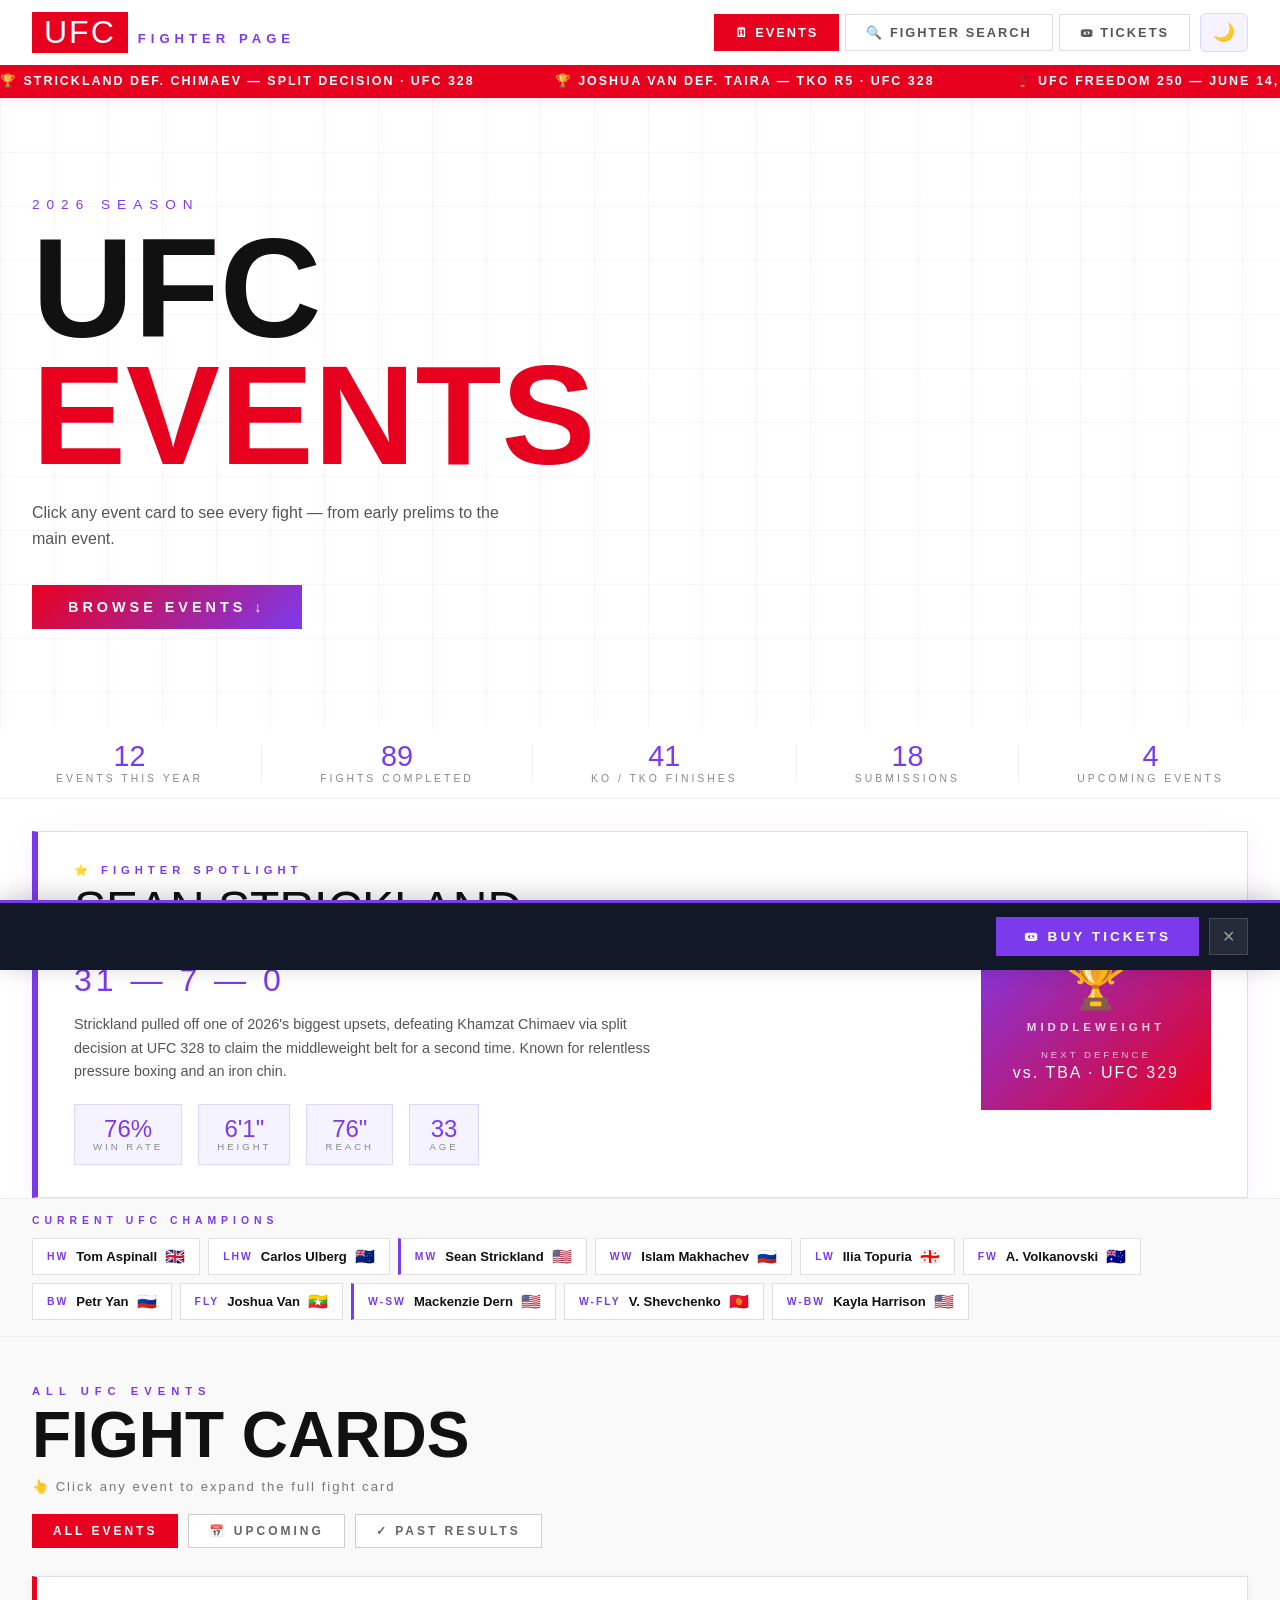
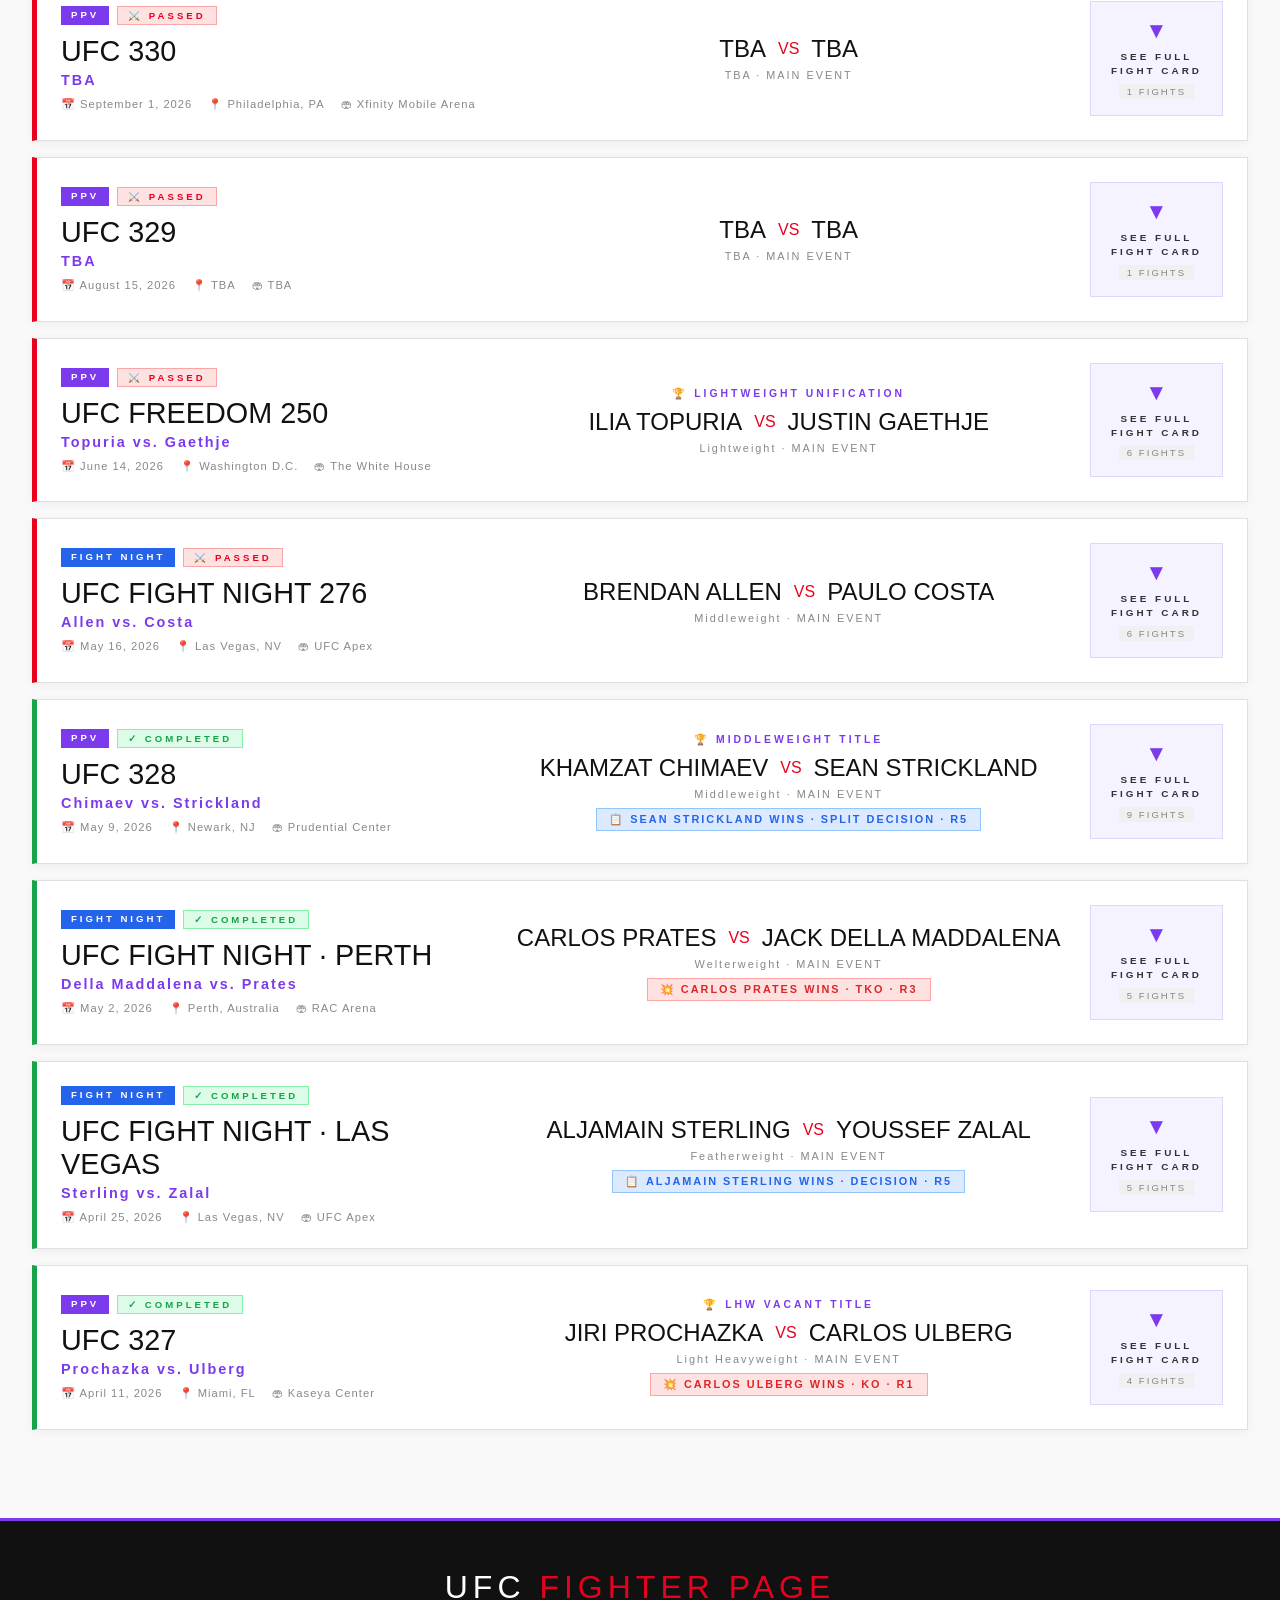
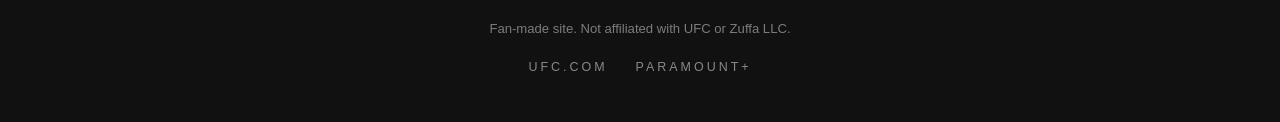
==== commit 6e075c1c: "updated website" ====
--- a/index.html
+++ b/index.html
@@ -5,13 +5,10 @@
   <meta name="viewport" content="width=device-width, initial-scale=1.0" />
   <title>UFC Fighter Page</title>
   <link rel="stylesheet" href="style.css" />
-  <link rel="preconnect" href="https://fonts.googleapis.com" />
-  <link rel="preconnect" href="https://fonts.gstatic.com" crossorigin />
   <link href="https://fonts.googleapis.com/css2?family=Bebas+Neue&family=Barlow+Condensed:wght@400;600;700&family=Barlow:wght@400;500&display=swap" rel="stylesheet" />
 </head>
 <body>
 
-  <!-- HEADER -->
   <header class="site-header">
     <div class="header-inner">
       <div class="logo">
@@ -22,10 +19,10 @@
         <button class="nav-tab active" data-page="events">🗓 EVENTS</button>
         <button class="nav-tab" data-page="search">🔍 FIGHTER SEARCH</button>
         <button class="nav-tab" data-page="tickets">🎟 TICKETS</button>
-        <button class="dark-toggle" id="darkToggle" onclick="toggleDark()" title="Toggle dark mode">🌙</button>
+        <button class="dark-toggle" id="darkToggle" onclick="toggleDark()">🌙</button>
       </nav>
     </div>
-    <div class="header-ticker">
+    <div class="ticker-wrap">
       <div class="ticker-inner">
         <span>🏆 Strickland def. Chimaev — Split Decision · UFC 328</span>
         <span>🏆 Joshua Van def. Taira — TKO R5 · UFC 328</span>
@@ -37,113 +34,108 @@
     </div>
   </header>
 
-  <!-- STATS BAR — live UFC record counters -->
-  <div class="stats-bar">
-    <div class="stats-bar-inner">
-      <div class="stat-item"><span class="stat-num" id="stat-events">12</span><span class="stat-label">Events This Year</span></div>
-      <div class="stat-divider"></div>
-      <div class="stat-item"><span class="stat-num" id="stat-fights">89</span><span class="stat-label">Fights Completed</span></div>
-      <div class="stat-divider"></div>
-      <div class="stat-item"><span class="stat-num" id="stat-ko">41</span><span class="stat-label">KO / TKO Finishes</span></div>
-      <div class="stat-divider"></div>
-      <div class="stat-item"><span class="stat-num" id="stat-sub">18</span><span class="stat-label">Submissions</span></div>
-      <div class="stat-divider"></div>
-      <div class="stat-item"><span class="stat-num" id="stat-upcoming">4</span><span class="stat-label">Upcoming Events</span></div>
-    </div>
-  </div>
-
-  <!-- PAGE: EVENTS -->
+  <!-- ===== EVENTS PAGE ===== -->
   <div id="page-events" class="page active">
+
     <section class="hero">
-      <div class="hero-bg-grid"></div>
+      <div class="hero-grid"></div>
       <div class="hero-content">
-        <p class="hero-eyebrow">2026 SEASON</p>
-        <h1 class="hero-title">UFC <span class="red">EVENTS</span></h1>
-        <p class="hero-sub">Click any event card to see every fight on the card — from early prelims to the main event.</p>
-        <a href="#events-grid" class="hero-cta">BROWSE EVENTS ↓</a>
-      </div>
-    </section>
-    <!-- SPOTLIGHT — Fighter of the Moment -->
-    <section class="spotlight-section">
-      <div class="inner-wrap">
+        <p class="eyebrow">2026 SEASON</p>
+        <h1 class="hero-title">UFC <span class="c-red">EVENTS</span></h1>
+        <p class="hero-sub">Click any event card to see every fight — from early prelims to the main event.</p>
+        <a href="#events-grid" class="hero-btn">BROWSE EVENTS ↓</a>
+      </div>
+    </section>
+
+    <div class="stats-bar">
+      <div class="wrap">
+        <div class="stat"><div class="stat-n">12</div><div class="stat-l">Events This Year</div></div>
+        <div class="stat-div"></div>
+        <div class="stat"><div class="stat-n">89</div><div class="stat-l">Fights Completed</div></div>
+        <div class="stat-div"></div>
+        <div class="stat"><div class="stat-n">41</div><div class="stat-l">KO / TKO Finishes</div></div>
+        <div class="stat-div"></div>
+        <div class="stat"><div class="stat-n">18</div><div class="stat-l">Submissions</div></div>
+        <div class="stat-div"></div>
+        <div class="stat"><div class="stat-n">4</div><div class="stat-l">Upcoming Events</div></div>
+      </div>
+    </div>
+
+    <div class="spotlight-wrap">
+      <div class="wrap">
         <div class="spotlight-card">
           <div class="spotlight-left">
-            <div class="spotlight-label">⭐ FIGHTER SPOTLIGHT</div>
-            <div class="spotlight-name">SEAN STRICKLAND</div>
-            <div class="spotlight-title">UFC MIDDLEWEIGHT CHAMPION</div>
-            <div class="spotlight-record">31 — 7 — 0</div>
-            <p class="spotlight-bio">The outspoken Tarzan pulled off one of the biggest upsets of 2026, defeating Khamzat Chimaev via split decision at UFC 328 to claim the middleweight belt for the second time in his career. Known for his relentless pressure boxing and iron chin.</p>
-            <div class="spotlight-stats">
-              <div class="spotlight-stat"><div class="ss-num">76%</div><div class="ss-label">Win Rate</div></div>
-              <div class="spotlight-stat"><div class="ss-num">6'1"</div><div class="ss-label">Height</div></div>
-              <div class="spotlight-stat"><div class="ss-num">76"</div><div class="ss-label">Reach</div></div>
-              <div class="spotlight-stat"><div class="ss-num">33</div><div class="ss-label">Age</div></div>
+            <div class="spot-label">⭐ FIGHTER SPOTLIGHT</div>
+            <div class="spot-name">SEAN STRICKLAND</div>
+            <div class="spot-title">UFC MIDDLEWEIGHT CHAMPION</div>
+            <div class="spot-record">31 — 7 — 0</div>
+            <p class="spot-bio">Strickland pulled off one of 2026's biggest upsets, defeating Khamzat Chimaev via split decision at UFC 328 to claim the middleweight belt for a second time. Known for relentless pressure boxing and an iron chin.</p>
+            <div class="spot-stats">
+              <div class="sstat"><div class="sstat-n">76%</div><div class="sstat-l">Win Rate</div></div>
+              <div class="sstat"><div class="sstat-n">6'1"</div><div class="sstat-l">Height</div></div>
+              <div class="sstat"><div class="sstat-n">76"</div><div class="sstat-l">Reach</div></div>
+              <div class="sstat"><div class="sstat-n">33</div><div class="sstat-l">Age</div></div>
             </div>
           </div>
           <div class="spotlight-right">
-            <div class="spotlight-belt-badge">🏆</div>
-            <div class="spotlight-division">MIDDLEWEIGHT</div>
-            <div class="spotlight-next-label">NEXT DEFENCE</div>
-            <div class="spotlight-next">vs. TBA · UFC 329</div>
-          </div>
-        </div>
-      </div>
-    </section>
-
-    <!-- CHAMPION RANKINGS STRIP -->
-    <section class="rankings-section">
-      <div class="inner-wrap">
-        <div class="rankings-label">CURRENT UFC CHAMPIONS</div>
-        <div class="rankings-strip">
-          <div class="rank-chip"><span class="rc-div">HW</span><span class="rc-name">Tom Aspinall</span><span class="rc-flag">🇬🇧</span></div>
-          <div class="rank-chip"><span class="rc-div">LHW</span><span class="rc-name">Carlos Ulberg</span><span class="rc-flag">🇳🇿</span></div>
-          <div class="rank-chip rc-purple"><span class="rc-div">MW</span><span class="rc-name">Sean Strickland</span><span class="rc-flag">🇺🇸</span></div>
-          <div class="rank-chip"><span class="rc-div">WW</span><span class="rc-name">Islam Makhachev</span><span class="rc-flag">🇷🇺</span></div>
-          <div class="rank-chip"><span class="rc-div">LW</span><span class="rc-name">Ilia Topuria</span><span class="rc-flag">🇬🇪</span></div>
-          <div class="rank-chip"><span class="rc-div">FW</span><span class="rc-name">A. Volkanovski</span><span class="rc-flag">🇦🇺</span></div>
-          <div class="rank-chip"><span class="rc-div">BW</span><span class="rc-name">Petr Yan</span><span class="rc-flag">🇷🇺</span></div>
-          <div class="rank-chip"><span class="rc-div">FLY</span><span class="rc-name">Joshua Van</span><span class="rc-flag">🇲🇲</span></div>
-          <div class="rank-chip rc-purple"><span class="rc-div">W-SW</span><span class="rc-name">Mackenzie Dern</span><span class="rc-flag">🇺🇸</span></div>
-          <div class="rank-chip"><span class="rc-div">W-FLY</span><span class="rc-name">V. Shevchenko</span><span class="rc-flag">🇰🇬</span></div>
-          <div class="rank-chip"><span class="rc-div">W-BW</span><span class="rc-name">Kayla Harrison</span><span class="rc-flag">🇺🇸</span></div>
-        </div>
-      </div>
-    </section>
-
-    <section class="content-section" id="events-grid">
-      <div class="inner-wrap">
-        <div class="section-header">
-          <div class="section-label">ALL UFC EVENTS</div>
-          <h2 class="section-title">FIGHT CARDS</h2>
-          <p class="section-hint">👆 Click any event card to expand the full fight card</p>
-          <div class="filter-bar">
-            <button class="filter-btn active" data-efilter="all">ALL EVENTS</button>
-            <button class="filter-btn" data-efilter="upcoming">📅 UPCOMING</button>
-            <button class="filter-btn" data-efilter="past">✓ PAST RESULTS</button>
-          </div>
+            <div class="spot-trophy">🏆</div>
+            <div class="spot-div">MIDDLEWEIGHT</div>
+            <div class="spot-next-l">NEXT DEFENCE</div>
+            <div class="spot-next">vs. TBA · UFC 329</div>
+          </div>
+        </div>
+      </div>
+    </div>
+
+    <div class="champs-bar">
+      <div class="wrap">
+        <div class="champs-label">CURRENT UFC CHAMPIONS</div>
+        <div class="champs-row">
+          <div class="champ-chip"><span class="cc-div">HW</span><span class="cc-name">Tom Aspinall</span><span>🇬🇧</span></div>
+          <div class="champ-chip"><span class="cc-div">LHW</span><span class="cc-name">Carlos Ulberg</span><span>🇳🇿</span></div>
+          <div class="champ-chip cc-purple"><span class="cc-div">MW</span><span class="cc-name">Sean Strickland</span><span>🇺🇸</span></div>
+          <div class="champ-chip"><span class="cc-div">WW</span><span class="cc-name">Islam Makhachev</span><span>🇷🇺</span></div>
+          <div class="champ-chip"><span class="cc-div">LW</span><span class="cc-name">Ilia Topuria</span><span>🇬🇪</span></div>
+          <div class="champ-chip"><span class="cc-div">FW</span><span class="cc-name">A. Volkanovski</span><span>🇦🇺</span></div>
+          <div class="champ-chip"><span class="cc-div">BW</span><span class="cc-name">Petr Yan</span><span>🇷🇺</span></div>
+          <div class="champ-chip"><span class="cc-div">FLY</span><span class="cc-name">Joshua Van</span><span>🇲🇲</span></div>
+          <div class="champ-chip cc-purple"><span class="cc-div">W-SW</span><span class="cc-name">Mackenzie Dern</span><span>🇺🇸</span></div>
+          <div class="champ-chip"><span class="cc-div">W-FLY</span><span class="cc-name">V. Shevchenko</span><span>🇰🇬</span></div>
+          <div class="champ-chip"><span class="cc-div">W-BW</span><span class="cc-name">Kayla Harrison</span><span>🇺🇸</span></div>
+        </div>
+      </div>
+    </div>
+
+    <section class="content-sec" id="events-grid">
+      <div class="wrap">
+        <div class="sec-label">ALL UFC EVENTS</div>
+        <h2 class="sec-title">FIGHT CARDS</h2>
+        <p class="sec-hint">👆 Click any event to expand the full fight card</p>
+        <div class="filter-bar">
+          <button class="fbtn active" data-efilter="all">ALL EVENTS</button>
+          <button class="fbtn" data-efilter="upcoming">📅 UPCOMING</button>
+          <button class="fbtn" data-efilter="past">✓ PAST RESULTS</button>
         </div>
         <div id="eventsGrid"></div>
       </div>
     </section>
   </div>
 
-  <!-- PAGE: FIGHTER SEARCH -->
+  <!-- ===== SEARCH PAGE ===== -->
   <div id="page-search" class="page">
     <section class="hero hero-purple">
-      <div class="hero-bg-grid"></div>
+      <div class="hero-grid"></div>
       <div class="hero-content">
-        <p class="hero-eyebrow">FIGHTER DATABASE</p>
-        <h1 class="hero-title">FIGHTER <span class="purple">SEARCH</span></h1>
-        <p class="hero-sub">Search any current UFC fighter — AI powered, live stats and fight history.</p>
-        <div class="search-box-wrap">
-          <span class="search-icon-left">🔍</span>
-          <input type="text" id="fighterSearchInput" class="search-input"
-            placeholder="e.g. Charles Oliveira, Islam Makhachev..."
-            autocomplete="off" spellcheck="false" />
-          <button class="search-clear" id="searchClear">✕</button>
-        </div>
-        <div class="search-hints">
-          <span>Try:</span>
+        <p class="eyebrow">FIGHTER DATABASE</p>
+        <h1 class="hero-title">FIGHTER <span class="c-purple">SEARCH</span></h1>
+        <p class="hero-sub">Search any UFC fighter — AI powered with live stats and fight history.</p>
+        <div class="search-wrap">
+          <span class="search-icon">🔍</span>
+          <input type="text" id="fighterSearchInput" class="search-input" placeholder="e.g. Charles Oliveira, Islam Makhachev..." autocomplete="off" />
+          <button class="search-x" id="searchClear">✕</button>
+        </div>
+        <div class="hint-row">
+          <span class="hint-label">Try:</span>
           <button class="hint-pill" data-hint="Oliveira">Oliveira</button>
           <button class="hint-pill" data-hint="Makhachev">Makhachev</button>
           <button class="hint-pill" data-hint="Chimaev">Chimaev</button>
@@ -153,98 +145,89 @@
         </div>
       </div>
     </section>
-    <section class="content-section">
-      <div class="inner-wrap">
+    <section class="content-sec">
+      <div class="wrap">
         <div id="searchResults"></div>
       </div>
     </section>
   </div>
 
-  <!-- PAGE: TICKETS -->
+  <!-- ===== TICKETS PAGE ===== -->
   <div id="page-tickets" class="page">
     <section class="hero hero-dark">
-      <div class="hero-bg-grid"></div>
+      <div class="hero-grid"></div>
       <div class="hero-content">
-        <p class="hero-eyebrow">GET IN THE OCTAGON</p>
-        <h1 class="hero-title">BUY <span class="red">TICKETS</span></h1>
-        <p class="hero-sub">Choose an upcoming UFC event and secure your seat. Experience the fights live.</p>
-      </div>
-    </section>
-
-    <section class="content-section">
-      <div class="inner-wrap">
-
-        <!-- Big featured ticket -->
-        <div class="ticket-feature">
-          <div class="ticket-feature-info">
-            <div class="ticket-badge ppv-col">PPV — TITLE FIGHT</div>
-            <div class="ticket-feature-name">UFC FREEDOM 250</div>
-            <div class="ticket-feature-matchup">
-              <span>TOPURIA</span>
-              <span class="red">VS</span>
-              <span>GAETHJE</span>
-            </div>
-            <div class="ticket-feature-belt">🏆 LIGHTWEIGHT CHAMPIONSHIP UNIFICATION</div>
-            <div class="ticket-feature-meta">
+        <p class="eyebrow">GET IN THE OCTAGON</p>
+        <h1 class="hero-title">BUY <span class="c-red">TICKETS</span></h1>
+        <p class="hero-sub">Choose an upcoming UFC event and secure your seat.</p>
+      </div>
+    </section>
+    <section class="content-sec">
+      <div class="wrap">
+
+        <div class="t-feature">
+          <div class="tf-left">
+            <div class="t-badge ppv-badge">PPV — TITLE FIGHT</div>
+            <div class="tf-name">UFC FREEDOM 250</div>
+            <div class="tf-matchup">
+              <span>TOPURIA</span><span class="c-red">VS</span><span>GAETHJE</span>
+            </div>
+            <div class="tf-belt">🏆 LIGHTWEIGHT CHAMPIONSHIP UNIFICATION</div>
+            <div class="tf-meta">
               <span>📅 June 14, 2026</span>
               <span>📍 Washington D.C.</span>
               <span>🏟 The White House</span>
             </div>
           </div>
-          <div class="ticket-feature-price">
-            <div class="price-label">STARTING FROM</div>
-            <div class="price-big">$89</div>
-            <div class="price-sub">per person</div>
-            <button class="ticket-buy-btn" onclick="openModal('UFC FREEDOM 250','June 14, 2026','Washington D.C. — The White House','Topuria vs. Gaethje',89)">🎟 SELECT SEATS</button>
-          </div>
-        </div>
-
-        <!-- All upcoming events grid -->
-        <h2 class="tickets-grid-title">ALL UPCOMING EVENTS</h2>
-        <div class="tickets-grid">
-
-          <div class="ticket-card">
-            <div class="ticket-badge fn-col">FIGHT NIGHT</div>
+          <div class="tf-right">
+            <div class="tf-price-label">STARTING FROM</div>
+            <div class="tf-price">$89</div>
+            <div class="tf-per">per person</div>
+            <button class="t-buy-btn" onclick="openModal('UFC FREEDOM 250','June 14, 2026','Washington D.C. — The White House','Topuria vs. Gaethje',89)">🎟 SELECT SEATS</button>
+          </div>
+        </div>
+
+        <h2 class="t-grid-title">ALL UPCOMING EVENTS</h2>
+        <div class="t-grid">
+
+          <div class="t-card">
+            <div class="t-badge fn-badge">FIGHT NIGHT</div>
             <div class="tc-name">UFC FIGHT NIGHT 276</div>
             <div class="tc-fight">Allen vs. Costa</div>
-            <div class="tc-info">📅 May 16, 2026 · 📍 Las Vegas, NV</div>
-            <div class="tc-venue">🏟 UFC Apex</div>
+            <div class="tc-info">📅 May 16, 2026 · 📍 Las Vegas, NV · 🏟 UFC Apex</div>
             <div class="tc-bottom">
               <span class="tc-price">From $35</span>
               <button class="tc-btn" onclick="openModal('UFC Fight Night 276','May 16, 2026','Las Vegas — UFC Apex','Allen vs. Costa',35)">BUY TICKETS</button>
             </div>
           </div>
 
-          <div class="ticket-card featured-card">
-            <div class="ticket-badge ppv-col">PPV</div>
+          <div class="t-card t-card-purple">
+            <div class="t-badge ppv-badge">PPV</div>
             <div class="tc-name">UFC FREEDOM 250</div>
             <div class="tc-fight">Topuria vs. Gaethje</div>
-            <div class="tc-info">📅 June 14, 2026 · 📍 Washington D.C.</div>
-            <div class="tc-venue">🏟 The White House</div>
+            <div class="tc-info">📅 June 14, 2026 · 📍 Washington D.C. · 🏟 The White House</div>
             <div class="tc-bottom">
               <span class="tc-price">From $89</span>
-              <button class="tc-btn" onclick="openModal('UFC Freedom 250','June 14, 2026','Washington D.C.','Topuria vs. Gaethje',89)">BUY TICKETS</button>
-            </div>
-          </div>
-
-          <div class="ticket-card">
-            <div class="ticket-badge ppv-col">PPV</div>
+              <button class="tc-btn tc-btn-purple" onclick="openModal('UFC Freedom 250','June 14, 2026','Washington D.C.','Topuria vs. Gaethje',89)">BUY TICKETS</button>
+            </div>
+          </div>
+
+          <div class="t-card">
+            <div class="t-badge ppv-badge">PPV</div>
             <div class="tc-name">UFC 329</div>
             <div class="tc-fight">Main Event TBA</div>
-            <div class="tc-info">📅 August 15, 2026 · 📍 TBA</div>
-            <div class="tc-venue">🏟 TBA</div>
+            <div class="tc-info">📅 August 15, 2026 · 📍 TBA · 🏟 TBA</div>
             <div class="tc-bottom">
               <span class="tc-price">From $75</span>
               <button class="tc-btn" onclick="openModal('UFC 329','August 15, 2026','TBA','Main Event TBA',75)">BUY TICKETS</button>
             </div>
           </div>
 
-          <div class="ticket-card">
-            <div class="ticket-badge ppv-col">PPV</div>
+          <div class="t-card">
+            <div class="t-badge ppv-badge">PPV</div>
             <div class="tc-name">UFC 330</div>
             <div class="tc-fight">Main Event TBA</div>
-            <div class="tc-info">📅 September 1, 2026 · 📍 Philadelphia, PA</div>
-            <div class="tc-venue">🏟 Xfinity Mobile Arena</div>
+            <div class="tc-info">📅 September 1, 2026 · 📍 Philadelphia, PA · 🏟 Xfinity Mobile Arena</div>
             <div class="tc-bottom">
               <span class="tc-price">From $75</span>
               <button class="tc-btn" onclick="openModal('UFC 330','September 1, 2026','Philadelphia, PA','Main Event TBA',75)">BUY TICKETS</button>
@@ -256,65 +239,79 @@
     </section>
   </div>
 
-  <!-- TICKET MODAL -->
-  <div id="ticketModal" class="modal-overlay" onclick="closeModal(event)">
+  <!-- ===== TICKET MODAL ===== -->
+  <div id="ticketModal" class="modal-bg" onclick="bgClose(event)">
     <div class="modal-box">
-      <button class="modal-close" onclick="document.getElementById('ticketModal').classList.remove('open')">✕</button>
-      <div class="modal-top-icon">🎟</div>
-      <div class="modal-event-name" id="modal-name">UFC 329</div>
-      <div class="modal-meta" id="modal-date"></div>
-      <div class="modal-meta" id="modal-loc"></div>
-      <div class="modal-fight-label" id="modal-fight"></div>
-
-      <div class="modal-section-label">SELECT TICKET TIER</div>
-      <div class="modal-tiers">
-        <div class="modal-tier selected" onclick="pickTier(this, 0)">
+      <button class="modal-x" onclick="document.getElementById('ticketModal').classList.remove('open')">✕</button>
+      <div class="modal-icon">🎟</div>
+      <div class="modal-title" id="modal-name">Event</div>
+      <div class="modal-sub" id="modal-date"></div>
+      <div class="modal-sub" id="modal-loc"></div>
+      <div class="modal-fight" id="modal-fight"></div>
+
+      <div class="modal-label">SELECT TICKET TIER</div>
+      <div class="tier-row">
+        <div class="tier selected" onclick="pickTier(this)">
           <div class="tier-name">General Admission</div>
           <div class="tier-price" id="price-ga">$89</div>
         </div>
-        <div class="modal-tier" onclick="pickTier(this, 1)">
+        <div class="tier" onclick="pickTier(this)">
           <div class="tier-name">Floor Seats</div>
           <div class="tier-price" id="price-floor">$249</div>
         </div>
-        <div class="modal-tier" onclick="pickTier(this, 2)">
+        <div class="tier" onclick="pickTier(this)">
           <div class="tier-name">Ringside VIP</div>
           <div class="tier-price" id="price-vip">$599</div>
         </div>
       </div>
 
-      <div class="modal-qty-row">
-        <span class="modal-section-label">QUANTITY</span>
-        <div class="qty-controls">
+      <div class="qty-row">
+        <span class="modal-label">QUANTITY</span>
+        <div class="qty-ctrl">
           <button onclick="changeQty(-1)">−</button>
           <span id="modal-qty">1</span>
           <button onclick="changeQty(1)">+</button>
         </div>
       </div>
 
-      <div class="modal-total-row">
+      <div class="total-row">
         <span>TOTAL</span>
-        <span id="modal-total" class="red">$89</span>
-      </div>
-
-      <button class="modal-confirm-btn" onclick="confirmOrder()">CONFIRM ORDER</button>
-      <p class="modal-demo-note">Demo only — no real payment will be taken</p>
-    </div>
-  </div>
-
-  <!-- ORDER CONFIRMED MODAL -->
-  <div id="confirmModal" class="modal-overlay" onclick="document.getElementById('confirmModal').classList.remove('open')">
-    <div class="modal-box" style="text-align:center;">
-      <div style="font-size:3rem;margin-bottom:14px;">✅</div>
-      <div class="modal-event-name">ORDER CONFIRMED!</div>
-      <p class="modal-meta" id="confirm-msg" style="margin-top:10px;"></p>
-      <button class="modal-confirm-btn" style="margin-top:24px;" onclick="document.getElementById('confirmModal').classList.remove('open')">DONE</button>
+        <span id="modal-total" class="c-red">$89</span>
+      </div>
+
+      <button class="modal-confirm" onclick="confirmOrder()">CONFIRM ORDER</button>
+      <p class="modal-note">Demo only — no real payment taken</p>
+    </div>
+  </div>
+
+  <!-- ===== CONFIRM MODAL ===== -->
+  <div id="confirmModal" class="modal-bg" onclick="document.getElementById('confirmModal').classList.remove('open')">
+    <div class="modal-box" style="text-align:center">
+      <div style="font-size:3rem;margin-bottom:12px">✅</div>
+      <div class="modal-title">ORDER CONFIRMED!</div>
+      <p class="modal-sub" id="confirm-msg" style="margin-top:10px"></p>
+      <button class="modal-confirm" style="margin-top:24px" onclick="document.getElementById('confirmModal').classList.remove('open')">DONE</button>
+    </div>
+  </div>
+
+  <!-- ===== TICKET BAR ===== -->
+  <div id="ticketBar" class="ticket-bar">
+    <div class="wrap" style="display:flex;align-items:center;justify-content:space-between;gap:16px">
+      <div>
+        <div class="tb-name" id="tb-name"></div>
+        <div class="tb-info" id="tb-info"></div>
+      </div>
+      <div style="display:flex;gap:10px;align-items:center">
+        <button class="tb-btn" onclick="document.querySelector('[data-page=tickets]').click()">🎟 BUY TICKETS</button>
+        <button class="tb-close" onclick="hideTicketBar()">✕</button>
+      </div>
     </div>
   </div>
 
   <!-- FOOTER -->
-  <footer class="site-footer">
+  <footer class="footer">
     <div class="footer-inner">
-      <div class="footer-logo">UFC <span class="red">FIGHTER PAGE</span></div>
+      <div class="footer-logo">UFC <span class="c-red">FIGHTER PAGE</span></div>
       <p class="footer-note">Fan-made site. Not affiliated with UFC or Zuffa LLC.</p>
       <div class="footer-links">
         <a href="https://ufc.com" target="_blank">UFC.com</a>
@@ -326,3 +323,4 @@
   <script src="script.js"></script>
 </body>
 </html>
+<!-- cache bust Wed May 20 02:59:05 UTC 2026 -->
--- a/style.css
+++ b/style.css
@@ -1,682 +1,402 @@
-/* ============================================================
-   UFC FIGHTER PAGE — style.css
-============================================================ */
-
-* { box-sizing: border-box; margin: 0; padding: 0; }
-html { scroll-behavior: smooth; }
-
-body {
-  background: #ffffff;
-  color: #111111;
-  font-family: 'Barlow', sans-serif;
-  overflow-x: hidden;
+/* ── RESET ── */
+*,*::before,*::after{box-sizing:border-box;margin:0;padding:0}
+html{scroll-behavior:smooth}
+body{background:#fff;color:#111;font-family:'Barlow',sans-serif;overflow-x:hidden}
+a{text-decoration:none;color:inherit}
+button{cursor:pointer;border:none;background:none}
+
+/* ── COLOUR HELPERS ── */
+.c-red{color:#e8001f}
+.c-purple{color:#7c3aed}
+
+/* ── LAYOUT ── */
+.wrap{max-width:1280px;margin:0 auto;padding:0 32px}
+.page{display:none}
+.page.active{display:block}
+
+/* ── HEADER ── */
+.site-header{position:sticky;top:0;z-index:100;background:#fff;border-bottom:3px solid #e8001f;box-shadow:0 2px 12px rgba(0,0,0,0.08)}
+.header-inner{display:flex;justify-content:space-between;align-items:center;padding:12px 32px;max-width:1280px;margin:0 auto}
+.logo{display:flex;align-items:baseline;gap:10px}
+.logo-ufc{font-family:'Bebas Neue',sans-serif;font-size:2rem;background:#e8001f;color:#fff;padding:2px 12px;letter-spacing:2px}
+.logo-tag{font-family:'Barlow Condensed',sans-serif;font-weight:700;font-size:0.82rem;letter-spacing:5px;color:#7c3aed;text-transform:uppercase}
+.main-nav{display:flex;gap:6px;align-items:center}
+.nav-tab{font-family:'Barlow Condensed',sans-serif;font-weight:700;font-size:0.8rem;letter-spacing:2px;text-transform:uppercase;padding:10px 20px;color:#555;border:1px solid #ddd;background:#fff;transition:all 0.2s}
+.nav-tab:hover{color:#111;border-color:#999}
+.nav-tab.active{background:#e8001f;color:#fff;border-color:#e8001f}
+.dark-toggle{font-size:1.1rem;padding:8px 12px;background:#f5f3ff;border:1px solid #ddd6fe;border-radius:6px;transition:all 0.2s;margin-left:4px}
+.dark-toggle:hover{background:#ede9fe}
+
+/* ── TICKER ── */
+.ticker-wrap{background:#e8001f;overflow:hidden;padding:6px 0}
+.ticker-inner{display:inline-flex;gap:80px;white-space:nowrap;animation:ticker 36s linear infinite;font-family:'Barlow Condensed',sans-serif;font-size:0.78rem;font-weight:700;letter-spacing:2px;text-transform:uppercase;color:#fff}
+@keyframes ticker{from{transform:translateX(100vw)}to{transform:translateX(-100%)}}
+
+/* ── HERO ── */
+.hero{min-height:70vh;display:flex;align-items:center;padding:80px 32px;position:relative;overflow:hidden;background:#fff}
+.hero-purple{background:#f5f3ff}
+.hero-dark{background:#111827;min-height:50vh}
+.hero-grid{position:absolute;inset:0;background-image:linear-gradient(rgba(124,58,237,0.05) 1px,transparent 1px),linear-gradient(90deg,rgba(232,0,31,0.05) 1px,transparent 1px);background-size:54px 54px}
+.hero-content{position:relative;z-index:2;max-width:800px}
+.eyebrow{font-family:'Barlow Condensed',sans-serif;font-size:0.85rem;letter-spacing:7px;color:#7c3aed;text-transform:uppercase;margin-bottom:14px}
+.hero-title{font-family:'Bebas Neue',sans-serif;font-size:clamp(4rem,11vw,10rem);line-height:0.9;margin-bottom:20px;color:#111}
+.hero-dark .hero-title{color:#fff}
+.hero-dark .eyebrow{color:#a78bfa}
+.hero-sub{font-size:1rem;color:#555;max-width:480px;line-height:1.65;margin-bottom:32px}
+.hero-dark .hero-sub{color:rgba(255,255,255,0.7)}
+.hero-btn{display:inline-block;background:linear-gradient(135deg,#e8001f,#7c3aed);color:#fff;font-family:'Barlow Condensed',sans-serif;font-weight:700;font-size:0.9rem;letter-spacing:4px;padding:14px 36px;text-transform:uppercase;transition:opacity 0.2s}
+.hero-btn:hover{opacity:0.85}
+
+/* ── STATS BAR ── */
+.stats-bar{background:#fff;border-bottom:1px solid #eee;padding:14px 0}
+.stats-bar .wrap{display:flex;align-items:center;justify-content:space-around;flex-wrap:wrap;gap:10px}
+.stat{display:flex;flex-direction:column;align-items:center;gap:2px}
+.stat-n{font-family:'Bebas Neue',sans-serif;font-size:1.8rem;color:#7c3aed;line-height:1}
+.stat-l{font-family:'Barlow Condensed',sans-serif;font-size:0.65rem;letter-spacing:3px;color:#888;text-transform:uppercase}
+.stat-div{width:1px;height:36px;background:#eee}
+
+/* ── SPOTLIGHT ── */
+.spotlight-wrap{padding:32px 0 0;background:#fff}
+.spotlight-card{display:grid;grid-template-columns:1fr auto;gap:32px;align-items:center;border:1px solid #e0e0e0;border-left:6px solid #7c3aed;padding:32px 36px;box-shadow:0 4px 24px rgba(124,58,237,0.08)}
+.spot-label{font-family:'Barlow Condensed',sans-serif;font-weight:700;font-size:0.7rem;letter-spacing:5px;color:#7c3aed;text-transform:uppercase;margin-bottom:8px}
+.spot-name{font-family:'Bebas Neue',sans-serif;font-size:3rem;color:#111;line-height:1;margin-bottom:4px}
+.spot-title{font-family:'Barlow Condensed',sans-serif;font-weight:700;font-size:0.82rem;letter-spacing:4px;color:#e8001f;text-transform:uppercase;margin-bottom:10px}
+.spot-record{font-family:'Bebas Neue',sans-serif;font-size:2rem;letter-spacing:4px;color:#7c3aed;margin-bottom:14px}
+.spot-bio{font-size:0.9rem;color:#555;line-height:1.65;max-width:580px;margin-bottom:20px}
+.spot-stats{display:flex;gap:16px;flex-wrap:wrap}
+.sstat{background:#f5f3ff;border:1px solid #ddd6fe;padding:12px 18px;text-align:center;min-width:70px}
+.sstat-n{font-family:'Bebas Neue',sans-serif;font-size:1.5rem;color:#7c3aed;line-height:1}
+.sstat-l{font-family:'Barlow Condensed',sans-serif;font-size:0.6rem;letter-spacing:3px;color:#888;text-transform:uppercase}
+.spotlight-right{text-align:center;padding:28px 32px;background:linear-gradient(135deg,#7c3aed,#e8001f);color:#fff;min-width:180px}
+.spot-trophy{font-size:3.5rem;margin-bottom:8px}
+.spot-div{font-family:'Barlow Condensed',sans-serif;font-weight:700;font-size:0.72rem;letter-spacing:4px;opacity:0.8;margin-bottom:16px;text-transform:uppercase}
+.spot-next-l{font-family:'Barlow Condensed',sans-serif;font-size:0.6rem;letter-spacing:3px;opacity:0.7;text-transform:uppercase;margin-bottom:4px}
+.spot-next{font-family:'Bebas Neue',sans-serif;font-size:1rem;letter-spacing:2px}
+
+/* ── CHAMPIONS BAR ── */
+.champs-bar{background:#f9f9f9;padding:16px 0;border-top:1px solid #eee;border-bottom:1px solid #eee}
+.champs-label{font-family:'Barlow Condensed',sans-serif;font-weight:700;font-size:0.65rem;letter-spacing:5px;color:#7c3aed;text-transform:uppercase;margin-bottom:12px}
+.champs-row{display:flex;gap:8px;flex-wrap:wrap}
+.champ-chip{display:flex;align-items:center;gap:8px;background:#fff;border:1px solid #e0e0e0;padding:8px 14px;font-family:'Barlow Condensed',sans-serif;transition:border-color 0.2s}
+.champ-chip:hover{border-color:#7c3aed}
+.champ-chip.cc-purple{border-left:3px solid #7c3aed}
+.cc-div{font-weight:700;font-size:0.65rem;letter-spacing:2px;color:#7c3aed;text-transform:uppercase}
+.cc-name{font-size:0.82rem;font-weight:600;color:#111}
+
+/* ── CONTENT SECTION ── */
+.content-sec{padding:48px 0 72px;background:#f9f9f9}
+.sec-label{font-family:'Barlow Condensed',sans-serif;font-size:0.7rem;font-weight:700;letter-spacing:6px;color:#7c3aed;text-transform:uppercase;margin-bottom:6px}
+.sec-title{font-family:'Bebas Neue',sans-serif;font-size:clamp(2.5rem,5vw,4.5rem);color:#111;margin-bottom:12px;line-height:1}
+.sec-hint{font-family:'Barlow Condensed',sans-serif;font-size:0.82rem;letter-spacing:2px;color:#777;margin-bottom:20px}
+
+/* ── FILTER BUTTONS ── */
+.filter-bar{display:flex;gap:10px;flex-wrap:wrap;margin-bottom:28px}
+.fbtn{font-family:'Barlow Condensed',sans-serif;font-weight:600;font-size:0.75rem;letter-spacing:3px;padding:9px 20px;text-transform:uppercase;border:1px solid #ccc;color:#666;background:#fff;transition:all 0.2s}
+.fbtn:hover,.fbtn.active{background:#e8001f;border-color:#e8001f;color:#fff}
+
+/* ── EVENT CARDS ── */
+.event-card{background:#fff;border:1px solid #e0e0e0;border-left:5px solid #e8001f;margin-bottom:16px;box-shadow:0 2px 10px rgba(0,0,0,0.05);transition:box-shadow 0.2s}
+.event-card:hover{box-shadow:0 4px 20px rgba(124,58,237,0.15)}
+.event-past{border-left-color:#16a34a}
+
+.ec-summary{display:grid;grid-template-columns:1fr 1.3fr auto;gap:24px;padding:24px;cursor:pointer;align-items:center;transition:background 0.15s}
+.ec-summary:hover{background:#fafafa}
+
+.ec-badges{display:flex;gap:8px;margin-bottom:10px}
+.ec-badge{font-family:'Barlow Condensed',sans-serif;font-weight:700;font-size:0.6rem;letter-spacing:3px;padding:3px 10px;text-transform:uppercase}
+.ecb-ppv{background:#7c3aed;color:#fff}
+.ecb-fn{background:#2563eb;color:#fff}
+.ecb-done{background:#dcfce7;color:#16a34a;border:1px solid #86efac}
+.ecb-live{background:#fee2e2;color:#e8001f;border:1px solid #fca5a5}
+
+.ec-name{font-family:'Bebas Neue',sans-serif;font-size:1.8rem;color:#111;margin-bottom:4px}
+.ec-sub{font-family:'Barlow Condensed',sans-serif;font-size:0.9rem;font-weight:600;color:#7c3aed;letter-spacing:2px;margin-bottom:10px}
+.ec-details{display:flex;gap:16px;flex-wrap:wrap;font-family:'Barlow Condensed',sans-serif;font-size:0.7rem;color:#888;letter-spacing:1px}
+
+.ec-matchup{text-align:center}
+.ec-belt{font-family:'Barlow Condensed',sans-serif;font-weight:700;font-size:0.65rem;letter-spacing:3px;color:#7c3aed;margin-bottom:8px}
+.ec-fighters{display:flex;align-items:center;justify-content:center;gap:12px;flex-wrap:wrap}
+.ec-fname{font-family:'Bebas Neue',sans-serif;font-size:1.5rem;color:#111}
+.ec-fvs{font-family:'Bebas Neue',sans-serif;font-size:1rem;color:#e8001f}
+.ec-div{font-family:'Barlow Condensed',sans-serif;font-size:0.68rem;color:#888;letter-spacing:2px;margin-top:6px}
+
+.ec-result{display:inline-block;font-family:'Barlow Condensed',sans-serif;font-weight:700;font-size:0.68rem;letter-spacing:2px;padding:4px 12px;margin-top:8px;text-transform:uppercase}
+.mko{background:#fee2e2;color:#dc2626;border:1px solid #fca5a5}
+.msub{background:#fef9c3;color:#b8860b;border:1px solid #fde68a}
+.mdec{background:#dbeafe;color:#2563eb;border:1px solid #93c5fd}
+
+.ec-expand{display:flex;flex-direction:column;align-items:center;justify-content:center;gap:6px;padding:16px 20px;background:#f5f3ff;border:1px solid #ddd6fe;min-width:110px;text-align:center;transition:background 0.2s}
+.ec-summary:hover .ec-expand{background:#ede9fe}
+.ec-expand-icon{font-size:1.4rem;color:#7c3aed}
+.ec-expand-label{font-family:'Barlow Condensed',sans-serif;font-weight:700;font-size:0.62rem;letter-spacing:3px;color:#333;text-transform:uppercase;line-height:1.4}
+.ec-fight-count{font-family:'Barlow Condensed',sans-serif;font-size:0.6rem;letter-spacing:2px;color:#888;background:#f0f0f0;padding:2px 8px}
+
+/* ── EXPANDED PANEL ── */
+.ec-panel{max-height:0;overflow:hidden;transition:max-height 0.55s cubic-bezier(0.22,1,0.36,1)}
+.ec-panel.open{max-height:3000px}
+.ec-panel-inner{border-top:1px solid #eee}
+.ec-panel-title{display:flex;justify-content:space-between;align-items:center;padding:12px 24px;background:#f5f3ff;border-bottom:1px solid #ddd6fe;font-family:'Barlow Condensed',sans-serif;font-weight:700;font-size:0.72rem;letter-spacing:3px;color:#7c3aed;text-transform:uppercase}
+.ec-panel-count{color:#888;font-weight:400}
+
+.fight-row{display:grid;grid-template-columns:130px 1fr 220px;border-bottom:1px solid #f0f0f0;transition:background 0.15s}
+.fight-row:last-child{border-bottom:none}
+.fight-row:hover{background:#fafafa}
+.fr-main{background:#fff5f5;border-left:4px solid #e8001f}
+.fr-co{background:#f5f3ff;border-left:4px solid #7c3aed}
+.fight-row:not(.fr-main):not(.fr-co){border-left:4px solid transparent}
+
+.fr-label{padding:18px 14px;border-right:1px solid #f0f0f0;display:flex;flex-direction:column;justify-content:center;gap:4px}
+.fr-label-text{font-family:'Barlow Condensed',sans-serif;font-weight:700;font-size:0.65rem;letter-spacing:4px;text-transform:uppercase}
+.frl-main{color:#e8001f}
+.frl-co{color:#7c3aed}
+.frl-other{color:#999}
+.fr-belt-tag{font-family:'Barlow Condensed',sans-serif;font-size:0.58rem;letter-spacing:2px;color:#7c3aed}
+.fr-division{font-family:'Barlow Condensed',sans-serif;font-size:0.62rem;letter-spacing:2px;color:#777}
+
+.fr-matchup{padding:18px;display:grid;grid-template-columns:1fr 44px 1fr;align-items:center;gap:8px}
+.fr-fighter{}
+.fr-right{text-align:right}
+.fr-winner .fr-name{color:#111;font-weight:bold}
+.fr-loser .fr-name{opacity:0.3}
+.fr-loser .fr-info{opacity:0.3}
+.fr-name{font-family:'Bebas Neue',sans-serif;font-size:1.25rem;color:#111}
+.fr-main .fr-name{font-size:1.5rem}
+.fr-info{font-family:'Barlow Condensed',sans-serif;font-size:0.65rem;color:#888;letter-spacing:1px;margin-top:3px}
+.fr-win-tag{display:inline-block;font-family:'Barlow Condensed',sans-serif;font-weight:700;font-size:0.58rem;letter-spacing:2px;padding:2px 8px;background:#7c3aed;color:#fff;margin-top:5px}
+.fr-vs{text-align:center;font-family:'Bebas Neue',sans-serif;font-size:0.9rem;color:#e8001f}
+
+.fr-extra{padding:14px 18px;border-left:1px solid #f0f0f0;display:flex;flex-direction:column;justify-content:center;gap:8px}
+.prob-bar{display:flex;height:22px;overflow:hidden;gap:2px}
+.prob-f1{height:100%;display:flex;align-items:center;padding:0 7px;font-family:'Barlow Condensed',sans-serif;font-weight:700;font-size:0.65rem;background:linear-gradient(90deg,#15803d,#22c55e);color:#fff;min-width:36px}
+.prob-f2{height:100%;flex:1;display:flex;align-items:center;justify-content:flex-end;padding:0 7px;font-family:'Barlow Condensed',sans-serif;font-weight:700;font-size:0.65rem;background:linear-gradient(90deg,#9b0012,#e8001f);color:#fff}
+.prob-labels{display:flex;justify-content:space-between;font-family:'Barlow Condensed',sans-serif;font-size:0.58rem;letter-spacing:2px}
+.plabel-fav{color:#16a34a;font-weight:700}
+.plabel-dog{color:#e8001f;font-weight:700}
+
+.fr-result{font-family:'Barlow Condensed',sans-serif;font-weight:700;font-size:0.68rem;letter-spacing:1px;padding:7px 10px;text-transform:uppercase;line-height:1.5}
+.fr-result.mko{background:#fee2e2;color:#dc2626;border:1px solid #fca5a5}
+.fr-result.msub{background:#fef9c3;color:#b8860b;border:1px solid #fde68a}
+.fr-result.mdec{background:#dbeafe;color:#2563eb;border:1px solid #93c5fd}
+.fr-result-detail{display:block;font-weight:400;color:#777;font-size:0.6rem;margin-top:3px;letter-spacing:2px}
+
+/* ── SEARCH ── */
+.search-wrap{position:relative;max-width:580px;margin-top:24px;display:flex;align-items:center}
+.search-icon{position:absolute;left:16px;font-size:1.1rem;pointer-events:none}
+.search-input{width:100%;padding:16px 48px;font-size:1rem;font-family:'Barlow Condensed',sans-serif;font-weight:600;letter-spacing:2px;border:2px solid #7c3aed;background:#fff;color:#111;outline:none;transition:box-shadow 0.2s}
+.search-input:focus{box-shadow:0 0 0 3px rgba(124,58,237,0.15)}
+.search-input::placeholder{color:#999}
+.search-x{position:absolute;right:14px;font-size:0.85rem;color:#999;background:none;display:none;transition:color 0.2s}
+.search-x.visible{display:block}
+.search-x:hover{color:#111}
+.hint-row{display:flex;align-items:center;gap:8px;margin-top:14px;flex-wrap:wrap}
+.hint-label{font-family:'Barlow Condensed',sans-serif;font-size:0.7rem;letter-spacing:3px;color:#777;text-transform:uppercase}
+.hint-pill{font-family:'Barlow Condensed',sans-serif;font-weight:600;font-size:0.7rem;letter-spacing:2px;padding:5px 14px;text-transform:uppercase;border:1px solid rgba(124,58,237,0.4);color:#7c3aed;background:rgba(124,58,237,0.06);transition:all 0.2s}
+.hint-pill:hover{background:#7c3aed;color:#fff;border-color:#7c3aed}
+
+.prompt-wrap{text-align:center;padding:60px 20px}
+.prompt-icon{font-size:3.5rem;margin-bottom:16px}
+.prompt-text{font-family:'Barlow Condensed',sans-serif;font-size:1rem;letter-spacing:3px;color:#777;text-transform:uppercase}
+.prompt-sub{font-family:'Barlow Condensed',sans-serif;font-size:0.75rem;letter-spacing:2px;color:#aaa;margin-top:8px}
+.no-result{font-family:'Barlow Condensed',sans-serif;font-size:0.9rem;letter-spacing:3px;color:#777;padding:40px 0}
+
+.fighter-grid{display:grid;grid-template-columns:repeat(auto-fill,minmax(320px,1fr));gap:20px}
+.fighter-card{background:#fff;border:1px solid #e0e0e0;border-top:4px solid #e8001f;box-shadow:0 2px 12px rgba(0,0,0,0.06);transition:transform 0.2s,box-shadow 0.2s}
+.fighter-card:hover{transform:translateY(-4px);box-shadow:0 8px 28px rgba(0,0,0,0.1)}
+.div-lightweight{border-top-color:#2563eb}
+.div-welterweight{border-top-color:#ea580c}
+.div-middleweight{border-top-color:#7c3aed}
+.div-lightheavyweight{border-top-color:#e8001f}
+.div-heavyweight{border-top-color:#b8860b}
+.div-featherweight{border-top-color:#0d9488}
+.div-bantamweight{border-top-color:#16a34a}
+.div-flyweight{border-top-color:#9333ea}
+.div-womensstrawweight{border-top-color:#ea580c}
+.div-womensflyweight{border-top-color:#db2777}
+.div-womensbantamweight{border-top-color:#7c3aed}
+
+.fp-header{padding:20px 22px 16px;background:#f9f9f9;border-bottom:1px solid #eee}
+.fp-div{font-family:'Barlow Condensed',sans-serif;font-size:0.62rem;font-weight:700;letter-spacing:4px;text-transform:uppercase;margin-bottom:4px;color:#e8001f}
+.fp-name{font-family:'Bebas Neue',sans-serif;font-size:2rem;color:#111}
+.fp-nick{font-family:'Barlow Condensed',sans-serif;font-size:0.72rem;letter-spacing:3px;color:#777;font-style:italic;margin-top:4px}
+.fp-body{padding:18px 22px 22px}
+.fp-rec-row{display:flex;align-items:center;gap:14px;margin-bottom:14px}
+.fp-rec{font-family:'Bebas Neue',sans-serif;font-size:2.2rem;letter-spacing:2px;color:#111}
+.fp-style{font-family:'Barlow Condensed',sans-serif;font-size:0.72rem;color:#777;letter-spacing:2px;border-left:2px solid #eee;padding-left:14px}
+.fp-stats{display:grid;grid-template-columns:repeat(3,1fr);gap:10px;margin-bottom:16px}
+.fp-stat{background:#f5f5f5;border:1px solid #eee;padding:10px 12px}
+.fp-stat-l{font-family:'Barlow Condensed',sans-serif;font-size:0.58rem;letter-spacing:3px;color:#999;text-transform:uppercase;margin-bottom:3px}
+.fp-stat-v{font-family:'Barlow Condensed',sans-serif;font-weight:700;font-size:0.9rem;color:#111}
+.fp-wr{margin-bottom:16px}
+.fp-wr-l{font-family:'Barlow Condensed',sans-serif;font-size:0.6rem;letter-spacing:3px;color:#999;text-transform:uppercase;margin-bottom:6px}
+.fp-wr-track{background:#eee;height:20px;overflow:hidden}
+.fp-wr-fill{height:100%;background:linear-gradient(90deg,#15803d,#22c55e);display:flex;align-items:center;justify-content:flex-end;padding-right:8px;font-family:'Barlow Condensed',sans-serif;font-weight:700;font-size:0.7rem;color:#fff;transition:width 1s ease}
+.ai-box{background:#f5f3ff;border:1px solid #ddd6fe;border-left:3px solid #7c3aed;padding:12px 14px;margin-bottom:14px;font-size:0.85rem;color:#555;line-height:1.6}
+.ai-tag{display:block;font-family:'Barlow Condensed',sans-serif;font-weight:700;font-size:0.58rem;letter-spacing:3px;color:#7c3aed;text-transform:uppercase;margin-bottom:6px}
+.fp-hist{border-top:1px solid #eee;padding-top:14px}
+.fp-hist-title{font-family:'Barlow Condensed',sans-serif;font-size:0.62rem;letter-spacing:4px;color:#7c3aed;text-transform:uppercase;margin-bottom:10px}
+.fp-fight-row{display:flex;justify-content:space-between;align-items:center;padding:8px 0;border-bottom:1px solid #f5f5f5}
+.fp-fight-row:last-child{border-bottom:none}
+.fp-opp{font-family:'Barlow Condensed',sans-serif;font-weight:600;font-size:0.8rem;color:#333}
+.fp-res-wrap{display:flex;align-items:center;gap:8px}
+.fp-badge{font-family:'Barlow Condensed',sans-serif;font-weight:700;font-size:0.6rem;letter-spacing:2px;padding:2px 8px;text-transform:uppercase}
+.fpw{background:#16a34a;color:#fff}
+.fpl{background:#fee2e2;color:#dc2626;border:1px solid #fca5a5}
+.fpd{background:#fef9c3;color:#b8860b;border:1px solid #fde68a}
+.fp-method{font-family:'Barlow Condensed',sans-serif;font-size:0.68rem;color:#888;letter-spacing:1px}
+.fp-method.mko{color:#dc2626}
+.fp-method.msub{color:#b8860b}
+.fp-method.mdec{color:#2563eb}
+
+.spin-ring{width:48px;height:48px;border-radius:50%;border:4px solid #e9d5ff;border-top-color:#7c3aed;animation:spin 0.85s linear infinite;margin:0 auto 16px}
+@keyframes spin{to{transform:rotate(360deg)}}
+
+/* ── TICKET BAR ── */
+.ticket-bar{position:fixed;bottom:0;left:0;right:0;z-index:500;background:#111827;border-top:3px solid #7c3aed;transform:translateY(100%);transition:transform 0.35s ease;box-shadow:0 -4px 24px rgba(0,0,0,0.2);padding:14px 0}
+.ticket-bar.visible{transform:translateY(0)}
+.tb-name{font-family:'Bebas Neue',sans-serif;font-size:1.4rem;color:#fff;letter-spacing:2px}
+.tb-info{font-family:'Barlow Condensed',sans-serif;font-size:0.72rem;letter-spacing:2px;color:rgba(255,255,255,0.6);text-transform:uppercase}
+.tb-btn{background:#7c3aed;color:#fff;font-family:'Barlow Condensed',sans-serif;font-weight:700;font-size:0.85rem;letter-spacing:3px;padding:12px 28px;text-transform:uppercase;transition:opacity 0.2s}
+.tb-btn:hover{opacity:0.85}
+.tb-close{font-size:1rem;color:#999;padding:8px 12px;background:rgba(255,255,255,0.08);border:1px solid rgba(255,255,255,0.15);transition:color 0.2s}
+.tb-close:hover{color:#fff}
+
+/* ── TICKETS PAGE ── */
+.t-feature{display:grid;grid-template-columns:1fr auto;gap:32px;align-items:center;background:#111827;color:#fff;padding:40px 44px;margin-bottom:44px;border-left:6px solid #7c3aed}
+.t-badge{font-family:'Barlow Condensed',sans-serif;font-weight:700;font-size:0.7rem;letter-spacing:4px;text-transform:uppercase;margin-bottom:12px}
+.ppv-badge{color:#a78bfa}
+.fn-badge{color:#60a5fa}
+.tf-name{font-family:'Bebas Neue',sans-serif;font-size:2.8rem;color:#fff;margin-bottom:14px;line-height:1}
+.tf-matchup{display:flex;align-items:center;gap:16px;margin-bottom:12px;flex-wrap:wrap}
+.tf-matchup span{font-family:'Bebas Neue',sans-serif;font-size:2rem;color:#fff}
+.tf-matchup .c-red{font-size:1.3rem}
+.tf-belt{font-family:'Barlow Condensed',sans-serif;font-size:0.72rem;letter-spacing:3px;color:#fbbf24;margin-bottom:14px;text-transform:uppercase}
+.tf-meta{display:flex;gap:20px;flex-wrap:wrap;font-family:'Barlow Condensed',sans-serif;font-size:0.78rem;color:rgba(255,255,255,0.6);letter-spacing:1px}
+.tf-right{background:rgba(255,255,255,0.07);border:1px solid rgba(255,255,255,0.15);padding:28px 30px;text-align:center;min-width:190px}
+.tf-price-label{font-family:'Barlow Condensed',sans-serif;font-size:0.65rem;letter-spacing:4px;color:rgba(255,255,255,0.5);text-transform:uppercase;margin-bottom:4px}
+.tf-price{font-family:'Bebas Neue',sans-serif;font-size:3.5rem;color:#fff;line-height:1}
+.tf-per{font-family:'Barlow Condensed',sans-serif;font-size:0.7rem;color:rgba(255,255,255,0.45);letter-spacing:2px;margin-bottom:18px}
+.t-buy-btn{width:100%;background:linear-gradient(135deg,#7c3aed,#e8001f);color:#fff;font-family:'Barlow Condensed',sans-serif;font-weight:700;font-size:0.85rem;letter-spacing:3px;padding:14px;text-transform:uppercase;transition:opacity 0.2s}
+.t-buy-btn:hover{opacity:0.85}
+.t-grid-title{font-family:'Bebas Neue',sans-serif;font-size:2rem;color:#111;margin-bottom:22px;letter-spacing:2px}
+.t-grid{display:grid;grid-template-columns:repeat(auto-fill,minmax(260px,1fr));gap:18px}
+.t-card{background:#fff;border:1px solid #e0e0e0;border-left:5px solid #e8001f;padding:22px;box-shadow:0 2px 10px rgba(0,0,0,0.05);transition:transform 0.2s,box-shadow 0.2s}
+.t-card:hover{transform:translateY(-4px);box-shadow:0 8px 24px rgba(0,0,0,0.1)}
+.t-card-purple{border-left-color:#7c3aed;background:#faf5ff}
+.tc-name{font-family:'Bebas Neue',sans-serif;font-size:1.5rem;color:#111;margin-bottom:4px}
+.tc-fight{font-family:'Barlow Condensed',sans-serif;font-size:0.88rem;color:#555;letter-spacing:1px;margin-bottom:10px}
+.tc-info{font-family:'Barlow Condensed',sans-serif;font-size:0.72rem;color:#888;letter-spacing:1px;margin-bottom:16px;line-height:1.6}
+.tc-bottom{display:flex;justify-content:space-between;align-items:center;padding-top:14px;border-top:1px solid #eee}
+.tc-price{font-family:'Bebas Neue',sans-serif;font-size:1.6rem;color:#e8001f}
+.tc-btn{background:#e8001f;color:#fff;font-family:'Barlow Condensed',sans-serif;font-weight:700;font-size:0.7rem;letter-spacing:2px;padding:9px 16px;text-transform:uppercase;transition:opacity 0.2s}
+.tc-btn:hover{opacity:0.85}
+.tc-btn-purple{background:#7c3aed}
+
+/* ── MODAL ── */
+.modal-bg{position:fixed;inset:0;z-index:600;background:rgba(0,0,0,0.5);display:flex;align-items:center;justify-content:center;opacity:0;pointer-events:none;transition:opacity 0.25s}
+.modal-bg.open{opacity:1;pointer-events:all}
+.modal-box{background:#fff;max-width:460px;width:90%;padding:36px 32px;position:relative;border-top:5px solid #7c3aed;box-shadow:0 20px 60px rgba(0,0,0,0.2);animation:pop 0.28s ease}
+@keyframes pop{from{transform:scale(0.93);opacity:0}to{transform:scale(1);opacity:1}}
+.modal-x{position:absolute;top:12px;right:14px;font-size:1rem;color:#999;background:none;transition:color 0.2s}
+.modal-x:hover{color:#111}
+.modal-icon{font-size:2.5rem;text-align:center;margin-bottom:10px}
+.modal-title{font-family:'Bebas Neue',sans-serif;font-size:2rem;text-align:center;color:#111;margin-bottom:6px}
+.modal-sub{font-family:'Barlow Condensed',sans-serif;font-size:0.78rem;letter-spacing:2px;color:#888;text-align:center;margin-bottom:4px}
+.modal-fight{font-family:'Barlow Condensed',sans-serif;font-weight:700;font-size:0.95rem;color:#e8001f;text-align:center;margin:10px 0 20px;letter-spacing:2px}
+.modal-label{font-family:'Barlow Condensed',sans-serif;font-size:0.65rem;letter-spacing:4px;color:#999;text-transform:uppercase;margin-bottom:10px}
+.tier-row{display:grid;grid-template-columns:repeat(3,1fr);gap:10px;margin-bottom:20px}
+.tier{border:2px solid #eee;padding:12px 8px;text-align:center;cursor:pointer;transition:all 0.2s}
+.tier:hover{border-color:#7c3aed}
+.tier.selected{border-color:#7c3aed;background:#f5f3ff}
+.tier-name{font-family:'Barlow Condensed',sans-serif;font-size:0.68rem;letter-spacing:2px;color:#666;text-transform:uppercase;margin-bottom:4px}
+.tier-price{font-family:'Bebas Neue',sans-serif;font-size:1.4rem;color:#111}
+.qty-row{display:flex;justify-content:space-between;align-items:center;margin-bottom:14px;padding:14px 0;border-top:1px solid #eee;border-bottom:1px solid #eee}
+.qty-ctrl{display:flex;align-items:center;gap:14px}
+.qty-ctrl button{width:32px;height:32px;border:1px solid #ddd;background:#f5f5f5;font-size:1.2rem;transition:background 0.2s}
+.qty-ctrl button:hover{background:#eee}
+.qty-ctrl span{font-family:'Bebas Neue',sans-serif;font-size:1.5rem;min-width:24px;text-align:center}
+.total-row{display:flex;justify-content:space-between;align-items:center;margin-bottom:20px}
+.total-row span:first-child{font-family:'Barlow Condensed',sans-serif;font-size:0.72rem;letter-spacing:3px;color:#999;text-transform:uppercase}
+.total-row span:last-child{font-family:'Bebas Neue',sans-serif;font-size:2rem;color:#e8001f}
+.modal-confirm{width:100%;background:linear-gradient(135deg,#7c3aed,#e8001f);color:#fff;font-family:'Barlow Condensed',sans-serif;font-weight:700;font-size:0.9rem;letter-spacing:4px;padding:15px;text-transform:uppercase;transition:opacity 0.2s;margin-bottom:10px}
+.modal-confirm:hover{opacity:0.88}
+.modal-note{font-size:0.75rem;color:#bbb;text-align:center}
+
+/* ── FOOTER ── */
+.footer{background:#111;color:#fff;padding:48px 32px;text-align:center;border-top:3px solid #7c3aed}
+.footer-inner{max-width:600px;margin:0 auto}
+.footer-logo{font-family:'Bebas Neue',sans-serif;font-size:2rem;letter-spacing:5px;margin-bottom:12px}
+.footer-note{font-size:0.82rem;color:rgba(255,255,255,0.45);line-height:1.7;margin-bottom:20px}
+.footer-links{display:flex;justify-content:center;gap:28px}
+.footer-links a{font-family:'Barlow Condensed',sans-serif;font-size:0.78rem;letter-spacing:3px;color:rgba(255,255,255,0.5);text-transform:uppercase;transition:color 0.2s}
+.footer-links a:hover{color:#e8001f}
+
+/* ── DARK MODE ── */
+body.dark{background:#0e0e14;color:#f0f0f5}
+body.dark .site-header{background:rgba(14,14,20,0.97)}
+body.dark .hero{background:#0e0e14}
+body.dark .hero-title{color:#f0f0f5}
+body.dark .hero-sub{color:#9999aa}
+body.dark .stats-bar{background:#13131e;border-color:rgba(255,255,255,0.08)}
+body.dark .stat-l{color:#666}
+body.dark .spotlight-card{background:#1a1a28;border-color:rgba(124,58,237,0.3)}
+body.dark .spot-name{color:#f0f0f5}
+body.dark .spot-bio{color:#aaa}
+body.dark .sstat{background:rgba(255,255,255,0.05)}
+body.dark .champs-bar{background:#13131e;border-color:rgba(255,255,255,0.08)}
+body.dark .champ-chip{background:#1e1e30;border-color:rgba(255,255,255,0.1)}
+body.dark .cc-name{color:#f0f0f5}
+body.dark .content-sec{background:#13131e}
+body.dark .sec-title{color:#f0f0f5}
+body.dark .fbtn{background:#1a1a28;border-color:rgba(255,255,255,0.15);color:#aaa}
+body.dark .fbtn.active{background:#7c3aed;border-color:#7c3aed;color:#fff}
+body.dark .event-card{background:#1a1a28;border-color:rgba(255,255,255,0.08)}
+body.dark .ec-summary:hover{background:rgba(255,255,255,0.02)}
+body.dark .ec-name{color:#f0f0f5}
+body.dark .ec-fname{color:#f0f0f5}
+body.dark .ec-panel-inner{background:#1a1a28}
+body.dark .ec-panel-title{background:#1e1e30;border-color:rgba(124,58,237,0.3)}
+body.dark .fight-row:hover{background:rgba(255,255,255,0.02)}
+body.dark .fr-main{background:rgba(232,0,31,0.08)}
+body.dark .fr-co{background:rgba(124,58,237,0.08)}
+body.dark .fr-name{color:#f0f0f5}
+body.dark .fr-extra{border-color:rgba(255,255,255,0.06)}
+body.dark .fr-label{border-color:rgba(255,255,255,0.06)}
+body.dark .fight-row{border-color:rgba(255,255,255,0.05)}
+body.dark .search-input{background:#1a1a28;color:#f0f0f5;border-color:rgba(124,58,237,0.5)}
+body.dark .fighter-card{background:#1a1a28;border-color:rgba(255,255,255,0.08)}
+body.dark .fp-header{background:#1e1e30;border-color:rgba(255,255,255,0.08)}
+body.dark .fp-name{color:#f0f0f5}
+body.dark .fp-stat{background:#1e1e30;border-color:rgba(255,255,255,0.08)}
+body.dark .fp-stat-v{color:#f0f0f5}
+body.dark .fp-wr-track{background:rgba(255,255,255,0.1)}
+body.dark .fp-opp{color:#ddd}
+body.dark .t-card{background:#1a1a28;border-color:rgba(255,255,255,0.08)}
+body.dark .tc-name{color:#f0f0f5}
+body.dark .tc-fight{color:#aaa}
+body.dark .modal-box{background:#1a1a28;color:#f0f0f5}
+body.dark .modal-title{color:#f0f0f5}
+body.dark .tier{border-color:rgba(255,255,255,0.15);background:#1e1e30}
+body.dark .tier.selected{background:#2d1b69;border-color:#7c3aed}
+body.dark .tier-name{color:#aaa}
+body.dark .tier-price{color:#f0f0f5}
+body.dark .dark-toggle{background:#1e1e30;border-color:rgba(124,58,237,0.4)}
+body.dark .spotlight-wrap{background:#0e0e14}
+
+/* ── RESPONSIVE ── */
+@media(max-width:900px){
+  .header-inner{padding:12px 16px}
+  .logo-tag{display:none}
+  .nav-tab{padding:8px 10px;font-size:0.68rem;letter-spacing:1px}
+  .hero{padding:60px 16px;min-height:auto}
+  .wrap{padding:0 16px}
+  .ec-summary{grid-template-columns:1fr;gap:14px;padding:18px 16px}
+  .ec-expand{flex-direction:row;justify-content:space-between;min-width:auto;padding:12px 16px}
+  .fight-row{grid-template-columns:80px 1fr}
+  .fr-extra{display:none}
+  .spotlight-card{grid-template-columns:1fr}
+  .t-feature{grid-template-columns:1fr}
+  .tier-row{grid-template-columns:1fr}
+  .fighter-grid{grid-template-columns:1fr}
+  .fp-stats{grid-template-columns:repeat(2,1fr)}
+  .ticket-bar .wrap{flex-direction:column;align-items:flex-start;padding:0 16px}
 }
-
-a { text-decoration: none; color: inherit; }
-button { cursor: pointer; border: none; }
-
-/* ── COLOURS ── */
-.red    { color: #e8001f; }
-.purple { color: #7c3aed; }
-.green  { color: #16a34a; }
-
-/* ── LAYOUT ── */
-.inner-wrap { max-width: 1280px; margin: 0 auto; padding: 0 36px; }
-.page { display: none; }
-.page.active { display: block; }
-
-/* ── HEADER ── */
-.site-header {
-  position: sticky; top: 0; z-index: 200;
-  background: #ffffff;
-  border-bottom: 3px solid transparent;
-  border-image: linear-gradient(90deg, #e8001f, #7c3aed) 1;
-  box-shadow: 0 2px 16px rgba(0,0,0,0.08);
-}
-.header-inner {
-  display: flex; justify-content: space-between; align-items: center;
-  padding: 14px 36px; max-width: 1280px; margin: 0 auto;
-}
-.logo { display: flex; align-items: baseline; gap: 10px; }
-.logo-ufc {
-  font-family: 'Bebas Neue', sans-serif; font-size: 2rem;
-  background: #e8001f; color: #fff; padding: 2px 12px; letter-spacing: 2px;
-}
-.logo-tag {
-  font-family: 'Barlow Condensed', sans-serif; font-weight: 700;
-  font-size: 0.82rem; letter-spacing: 5px; color: #7c3aed; text-transform: uppercase;
-}
-.main-nav { display: flex; gap: 6px; }
-.nav-tab {
-  font-family: 'Barlow Condensed', sans-serif; font-weight: 700; font-size: 0.8rem;
-  letter-spacing: 2px; text-transform: uppercase; padding: 10px 22px;
-  color: #555; border: 1px solid #ddd; background: #fff;
-  transition: all 0.2s;
-}
-.nav-tab:hover { color: #111; border-color: #999; }
-.nav-tab.active { background: #e8001f; color: #fff; border-color: #e8001f; }
-
-/* ── TICKER ── */
-.header-ticker {
-  background: #e8001f; overflow: hidden; padding: 6px 0;
-}
-.ticker-inner {
-  display: inline-flex; gap: 80px; white-space: nowrap;
-  animation: ticker 36s linear infinite;
-  font-family: 'Barlow Condensed', sans-serif; font-size: 0.78rem;
-  font-weight: 700; letter-spacing: 2px; text-transform: uppercase; color: #fff;
-}
-@keyframes ticker {
-  from { transform: translateX(100vw); }
-  to   { transform: translateX(-100%); }
-}
-
-/* ── HERO ── */
-.hero {
-  min-height: 70vh; display: flex; align-items: center;
-  padding: 80px 36px; position: relative; overflow: hidden;
-  background: #ffffff;
-}
-.hero-dark   { background: #111827; }
-.hero-purple { background: #f5f3ff; }
-
-.hero-bg-grid {
-  position: absolute; inset: 0;
-  background-image:
-    linear-gradient(rgba(124,58,237,0.05) 1px, transparent 1px),
-    linear-gradient(90deg, rgba(232,0,31,0.05) 1px, transparent 1px);
-  background-size: 54px 54px;
-}
-.hero-purple .hero-bg-grid {
-  background-image:
-    linear-gradient(rgba(124,58,237,0.07) 1px, transparent 1px),
-    linear-gradient(90deg, rgba(124,58,237,0.07) 1px, transparent 1px);
-}
-.hero-dark .hero-bg-grid {
-  background-image:
-    linear-gradient(rgba(255,255,255,0.04) 1px, transparent 1px),
-    linear-gradient(90deg, rgba(255,255,255,0.04) 1px, transparent 1px);
-}
-
-.hero-content { position: relative; z-index: 2; max-width: 800px; }
-.hero-eyebrow {
-  font-family: 'Barlow Condensed', sans-serif; font-size: 0.85rem;
-  letter-spacing: 7px; color: #b8860b; text-transform: uppercase; margin-bottom: 14px;
-}
-.hero-title {
-  font-family: 'Bebas Neue', sans-serif; font-size: clamp(4rem, 11vw, 10rem);
-  line-height: 0.9; margin-bottom: 20px; color: #111;
-}
-.hero-dark .hero-title { color: #fff; }
-.hero-sub {
-  font-size: 1rem; color: #555; max-width: 480px;
-  line-height: 1.65; margin-bottom: 32px;
-}
-.hero-dark .hero-sub { color: rgba(255,255,255,0.7); }
-.hero-cta {
-  display: inline-block; background: linear-gradient(135deg, #e8001f, #7c3aed); color: #fff;
-  font-family: 'Barlow Condensed', sans-serif; font-weight: 700;
-  font-size: 0.9rem; letter-spacing: 4px; padding: 14px 36px;
-  text-transform: uppercase; transition: opacity 0.2s;
-}
-.hero-cta:hover { opacity: 0.85; }
-
-/* ── SEARCH BOX ── */
-.search-box-wrap {
-  position: relative; max-width: 580px; margin-top: 24px;
-  display: flex; align-items: center;
-}
-.search-icon-left {
-  position: absolute; left: 16px; font-size: 1.1rem; pointer-events: none;
-}
-.search-input {
-  width: 100%; padding: 16px 48px; font-size: 1rem;
-  font-family: 'Barlow Condensed', sans-serif; font-weight: 600; letter-spacing: 2px;
-  border: 2px solid #7c3aed; background: #fff; color: #111; outline: none;
-  transition: box-shadow 0.2s;
-}
-.search-input:focus { box-shadow: 0 0 0 3px rgba(124,58,237,0.15); }
-.search-input::placeholder { color: #999; }
-.search-clear {
-  position: absolute; right: 14px; font-size: 0.85rem;
-  color: #999; background: none; display: none; transition: color 0.2s;
-}
-.search-clear.visible { display: block; }
-.search-clear:hover { color: #111; }
-
-/* hint pills */
-.search-hints { display: flex; align-items: center; gap: 8px; margin-top: 14px; flex-wrap: wrap; }
-.search-hints span { font-family: 'Barlow Condensed', sans-serif; font-size: 0.7rem; letter-spacing: 3px; color: #777; text-transform: uppercase; }
-.hint-pill {
-  font-family: 'Barlow Condensed', sans-serif; font-weight: 600; font-size: 0.7rem;
-  letter-spacing: 2px; padding: 5px 14px; text-transform: uppercase;
-  border: 1px solid rgba(124,58,237,0.4); color: #7c3aed;
-  background: rgba(124,58,237,0.06); transition: all 0.2s;
-}
-.hint-pill:hover { background: #7c3aed; color: #fff; border-color: #7c3aed; }
-
-/* ── CONTENT SECTION ── */
-.content-section { padding: 56px 0 80px; background: #f9f9f9; }
-
-/* ── SECTION LABELS ── */
-.section-label {
-  font-family: 'Barlow Condensed', sans-serif; font-size: 0.7rem;
-  font-weight: 700; letter-spacing: 6px; color: #7c3aed;
-  text-transform: uppercase; margin-bottom: 6px;
-}
-.section-title {
-  font-family: 'Bebas Neue', sans-serif; font-size: clamp(2.5rem, 5vw, 4.5rem);
-  color: #111; margin-bottom: 12px; line-height: 1;
-}
-.section-hint {
-  font-family: 'Barlow Condensed', sans-serif; font-size: 0.82rem;
-  letter-spacing: 2px; color: #777; margin-bottom: 20px;
-}
-.section-header { margin-bottom: 36px; }
-
-/* ── FILTER BUTTONS ── */
-.filter-bar { display: flex; gap: 10px; flex-wrap: wrap; margin-bottom: 30px; }
-.filter-btn {
-  font-family: 'Barlow Condensed', sans-serif; font-weight: 600; font-size: 0.75rem;
-  letter-spacing: 3px; padding: 9px 20px; text-transform: uppercase;
-  border: 1px solid #ccc; color: #666; background: #fff; transition: all 0.2s;
-}
-.filter-btn:hover, .filter-btn.active {
-  background: #e8001f; border-color: #e8001f; color: #fff;
-}
-
-/* ── EVENT CARDS ── */
-.event-card {
-  background: #fff; border: 1px solid #e0e0e0;
-  border-left: 5px solid #e8001f; margin-bottom: 16px;
-  box-shadow: 0 2px 10px rgba(0,0,0,0.05);
-  transition: box-shadow 0.2s;
-}
-.event-card:hover { box-shadow: 0 4px 20px rgba(124,58,237,0.15); border-color: rgba(124,58,237,0.3); }
-.event-past { border-left-color: #16a34a; }
-
-.ec-summary {
-  display: grid; grid-template-columns: 1fr 1.3fr auto;
-  gap: 24px; padding: 24px; cursor: pointer; align-items: center;
-  transition: background 0.15s;
-}
-.ec-summary:hover { background: #fafafa; }
-
-.ec-badges { display: flex; gap: 8px; margin-bottom: 10px; }
-.ec-badge {
-  font-family: 'Barlow Condensed', sans-serif; font-weight: 700;
-  font-size: 0.6rem; letter-spacing: 3px; padding: 3px 10px; text-transform: uppercase;
-}
-.ecb-ppv  { background: #7c3aed; color: #fff; }
-.ecb-fn   { background: #2563eb; color: #fff; }
-.ecb-done { background: #dcfce7; color: #16a34a; border: 1px solid #86efac; }
-.ecb-live { background: #fee2e2; color: #e8001f; border: 1px solid #fca5a5; }
-
-.ec-name { font-family: 'Bebas Neue', sans-serif; font-size: 1.8rem; color: #111; margin-bottom: 4px; }
-.ec-sub  { font-family: 'Barlow Condensed', sans-serif; font-size: 0.9rem; font-weight: 600; color: #b8860b; letter-spacing: 2px; margin-bottom: 10px; }
-.ec-details { display: flex; gap: 16px; flex-wrap: wrap; font-family: 'Barlow Condensed', sans-serif; font-size: 0.7rem; color: #888; letter-spacing: 1px; }
-
-.ec-matchup { text-align: center; }
-.ec-belt-banner { font-family: 'Barlow Condensed', sans-serif; font-weight: 700; font-size: 0.65rem; letter-spacing: 3px; color: #b8860b; margin-bottom: 8px; }
-.ec-fighters { display: flex; align-items: center; justify-content: center; gap: 12px; flex-wrap: wrap; }
-.ec-fname    { font-family: 'Bebas Neue', sans-serif; font-size: 1.5rem; color: #111; }
-.ec-fvs      { font-family: 'Bebas Neue', sans-serif; font-size: 1rem; color: #e8001f; }
-.ec-fdivision { font-family: 'Barlow Condensed', sans-serif; font-size: 0.68rem; color: #888; letter-spacing: 2px; margin-top: 6px; }
-
-.ec-result-preview {
-  display: inline-block; font-family: 'Barlow Condensed', sans-serif; font-weight: 700;
-  font-size: 0.68rem; letter-spacing: 2px; padding: 4px 12px; margin-top: 8px; text-transform: uppercase;
-}
-.ec-result-preview.method-ko  { background: #fee2e2; color: #dc2626; border: 1px solid #fca5a5; }
-.ec-result-preview.method-sub { background: #fef9c3; color: #b8860b; border: 1px solid #fde68a; }
-.ec-result-preview.method-dec { background: #dbeafe; color: #2563eb; border: 1px solid #93c5fd; }
-
-.ec-expand {
-  display: flex; flex-direction: column; align-items: center; justify-content: center;
-  gap: 6px; padding: 16px 20px; background: #f5f3ff;
-  border: 1px solid #ddd6fe; min-width: 110px; text-align: center;
-  transition: background 0.2s;
-}
-.ec-summary:hover .ec-expand { background: #ede9fe; }
-.ec-expand-icon  { font-size: 1.4rem; color: #7c3aed; }
-.ec-expand-label { font-family: 'Barlow Condensed', sans-serif; font-weight: 700; font-size: 0.62rem; letter-spacing: 3px; color: #333; text-transform: uppercase; line-height: 1.4; }
-.ec-fight-count  { font-family: 'Barlow Condensed', sans-serif; font-size: 0.6rem; letter-spacing: 2px; color: #888; background: #f0f0f0; padding: 2px 8px; }
-
-/* ── EXPANDED FIGHT CARD PANEL ── */
-.ec-fullcard { max-height: 0; overflow: hidden; transition: max-height 0.55s cubic-bezier(0.22,1,0.36,1); }
-.ec-fullcard.open { max-height: 3000px; }
-.ec-fullcard-inner { border-top: 1px solid #eee; }
-.ec-fullcard-title {
-  display: flex; justify-content: space-between; align-items: center;
-  padding: 12px 24px; background: #f5f3ff; border-bottom: 1px solid #ddd6fe;
-  font-family: 'Barlow Condensed', sans-serif; font-weight: 700; font-size: 0.72rem;
-  letter-spacing: 3px; color: #7c3aed; text-transform: uppercase;
-}
-.ec-fullcard-count { color: #888; font-weight: 400; }
-
-/* fight rows */
-.ef-row {
-  display: grid; grid-template-columns: 130px 1fr 220px;
-  border-bottom: 1px solid #f0f0f0; transition: background 0.15s;
-}
-.ef-row:last-child { border-bottom: none; }
-.ef-row:hover { background: #fafafa; }
-.ef-row-main   { background: #fff5f5; border-left: 4px solid #e8001f; }
-.ef-row-comain { background: #fffbeb; border-left: 4px solid #b8860b; }
-.ef-row:not(.ef-row-main):not(.ef-row-comain) { border-left: 4px solid transparent; }
-
-.ef-row-label { padding: 18px 14px; border-right: 1px solid #f0f0f0; display: flex; flex-direction: column; justify-content: center; gap: 4px; }
-.ef-label-text { font-family: 'Barlow Condensed', sans-serif; font-weight: 700; font-size: 0.65rem; letter-spacing: 4px; text-transform: uppercase; }
-.efl-main      { color: #e8001f; }
-.efl-comain    { color: #7c3aed; }
-.efl-other     { color: #999; }
-.ef-label-belt     { font-family: 'Barlow Condensed', sans-serif; font-size: 0.58rem; letter-spacing: 2px; color: #b8860b; }
-.ef-label-division { font-family: 'Barlow Condensed', sans-serif; font-size: 0.62rem; letter-spacing: 2px; color: #777; }
-
-.ef-row-fight {
-  padding: 18px; display: grid; grid-template-columns: 1fr 44px 1fr; align-items: center; gap: 8px;
-}
-.ef-fighter-block  { }
-.ef-block-right    { text-align: right; }
-.ef-winner-block .ef-fighter-name { color: #111; font-weight: 700; }
-.ef-loser-block  .ef-fighter-name { opacity: 0.3; }
-.ef-loser-block  .ef-fighter-info { opacity: 0.3; }
-.ef-fighter-name { font-family: 'Bebas Neue', sans-serif; font-size: 1.25rem; color: #111; }
-.ef-row-main .ef-fighter-name { font-size: 1.5rem; }
-.ef-fighter-info { font-family: 'Barlow Condensed', sans-serif; font-size: 0.65rem; color: #888; letter-spacing: 1px; margin-top: 3px; }
-.ef-w-tag { display: inline-block; font-family: 'Barlow Condensed', sans-serif; font-weight: 700; font-size: 0.58rem; letter-spacing: 2px; padding: 2px 8px; background: #7c3aed; color: #fff; margin-top: 5px; }
-.ef-mid       { text-align: center; }
-.ef-vs-text   { font-family: 'Bebas Neue', sans-serif; font-size: 0.9rem; color: #e8001f; }
-
-.ef-row-extra { padding: 14px 18px; border-left: 1px solid #f0f0f0; display: flex; flex-direction: column; justify-content: center; gap: 8px; }
-.ef-prob-bar  { display: flex; height: 22px; overflow: hidden; gap: 2px; }
-.ef-p1 { height: 100%; display: flex; align-items: center; padding: 0 7px; font-family: 'Barlow Condensed', sans-serif; font-weight: 700; font-size: 0.65rem; background: linear-gradient(90deg,#15803d,#22c55e); color: #fff; min-width: 36px; }
-.ef-p2 { height: 100%; flex: 1; display: flex; align-items: center; justify-content: flex-end; padding: 0 7px; font-family: 'Barlow Condensed', sans-serif; font-weight: 700; font-size: 0.65rem; background: linear-gradient(90deg,#9b0012,#e8001f); color: #fff; }
-.ef-prob-labels { display: flex; justify-content: space-between; font-family: 'Barlow Condensed', sans-serif; font-size: 0.58rem; letter-spacing: 2px; }
-.ef-prob-labels .fav { color: #16a34a; font-weight: 700; }
-.ef-prob-labels .dog { color: #e8001f; font-weight: 700; }
-
-.ef-result { font-family: 'Barlow Condensed', sans-serif; font-weight: 700; font-size: 0.68rem; letter-spacing: 1px; padding: 7px 10px; text-transform: uppercase; line-height: 1.5; }
-.ef-result.method-ko  { background: #fee2e2; color: #dc2626; border: 1px solid #fca5a5; }
-.ef-result.method-sub { background: #fef9c3; color: #b8860b; border: 1px solid #fde68a; }
-.ef-result.method-dec { background: #dbeafe; color: #2563eb; border: 1px solid #93c5fd; }
-.ef-result-detail { display: block; font-weight: 400; color: #777; font-size: 0.6rem; margin-top: 3px; }
-
-/* ── FIGHTER SEARCH RESULTS ── */
-.search-prompt-wrap { text-align: center; padding: 60px 20px; }
-.search-prompt-icon { font-size: 3.5rem; margin-bottom: 16px; }
-.search-prompt     { font-family: 'Barlow Condensed', sans-serif; font-size: 1rem; letter-spacing: 3px; color: #777; text-transform: uppercase; }
-.search-prompt-sub { font-family: 'Barlow Condensed', sans-serif; font-size: 0.75rem; letter-spacing: 2px; color: #aaa; margin-top: 8px; }
-.no-results { font-family: 'Barlow Condensed', sans-serif; font-size: 0.9rem; letter-spacing: 3px; color: #777; padding: 40px 0; }
-
-.fighter-cards-grid { display: grid; grid-template-columns: repeat(auto-fill, minmax(320px,1fr)); gap: 20px; }
-
-.fighter-profile-card { background: #fff; border: 1px solid #e0e0e0; border-top: 4px solid #e8001f; box-shadow: 0 2px 12px rgba(0,0,0,0.06); transition: transform 0.2s, box-shadow 0.2s; }
-.fighter-profile-card:hover { transform: translateY(-4px); box-shadow: 0 8px 28px rgba(0,0,0,0.1); }
-
-/* division colours on top border */
-.div-lightweight      { border-top-color: #2563eb; }
-.div-welterweight     { border-top-color: #ea580c; }
-.div-middleweight     { border-top-color: #7c3aed; }
-.div-lightheavyweight { border-top-color: #e8001f; }
-.div-heavyweight      { border-top-color: #b8860b; }
-.div-featherweight    { border-top-color: #0d9488; }
-.div-bantamweight     { border-top-color: #16a34a; }
-.div-flyweight        { border-top-color: #9333ea; }
-.div-womensstrawweight  { border-top-color: #ea580c; }
-.div-womensflyweight    { border-top-color: #db2777; }
-.div-womensbantamweight { border-top-color: #7c3aed; }
-
-.fp-header { padding: 20px 22px 16px; background: #f9f9f9; border-bottom: 1px solid #eee; }
-.fp-division-badge { font-family: 'Barlow Condensed', sans-serif; font-size: 0.62rem; font-weight: 700; letter-spacing: 4px; text-transform: uppercase; margin-bottom: 4px; color: #e8001f; }
-.fp-name     { font-family: 'Bebas Neue', sans-serif; font-size: 2rem; color: #111; }
-.fp-nickname { font-family: 'Barlow Condensed', sans-serif; font-size: 0.72rem; letter-spacing: 3px; color: #777; margin-top: 4px; font-style: italic; }
-.fp-body     { padding: 18px 22px 22px; }
-.fp-record-row { display: flex; align-items: center; gap: 14px; margin-bottom: 14px; }
-.fp-record { font-family: 'Bebas Neue', sans-serif; font-size: 2.2rem; letter-spacing: 2px; color: #111; }
-.fp-style  { font-family: 'Barlow Condensed', sans-serif; font-size: 0.72rem; color: #777; letter-spacing: 2px; border-left: 2px solid #eee; padding-left: 14px; }
-
-.fp-stats-grid { display: grid; grid-template-columns: repeat(3,1fr); gap: 10px; margin-bottom: 16px; }
-.fp-stat { background: #f5f5f5; border: 1px solid #eee; padding: 10px 12px; }
-.fp-stat-label { font-family: 'Barlow Condensed', sans-serif; font-size: 0.58rem; letter-spacing: 3px; color: #999; text-transform: uppercase; margin-bottom: 3px; }
-.fp-stat-value { font-family: 'Barlow Condensed', sans-serif; font-weight: 700; font-size: 0.9rem; color: #111; }
-
-.fp-winrate { margin-bottom: 16px; }
-.fp-winrate-label { font-family: 'Barlow Condensed', sans-serif; font-size: 0.6rem; letter-spacing: 3px; color: #999; text-transform: uppercase; margin-bottom: 6px; }
-.fp-winrate-track { background: #eee; height: 20px; overflow: hidden; }
-.fp-winrate-fill  { height: 100%; background: linear-gradient(90deg,#15803d,#22c55e); display: flex; align-items: center; justify-content: flex-end; padding-right: 8px; font-family: 'Barlow Condensed', sans-serif; font-weight: 700; font-size: 0.7rem; color: #fff; transition: width 1s ease; }
-
-.ai-summary { background: #f5f3ff; border: 1px solid #ddd6fe; border-left: 3px solid #7c3aed; padding: 12px 14px; margin-bottom: 14px; font-size: 0.85rem; color: #555; line-height: 1.6; }
-.ai-badge   { display: block; font-family: 'Barlow Condensed', sans-serif; font-weight: 700; font-size: 0.58rem; letter-spacing: 3px; color: #7c3aed; text-transform: uppercase; margin-bottom: 6px; }
-
-.fp-history { border-top: 1px solid #eee; padding-top: 14px; }
-.fp-history-title { font-family: 'Barlow Condensed', sans-serif; font-size: 0.62rem; letter-spacing: 4px; color: #7c3aed; text-transform: uppercase; margin-bottom: 10px; }
-.fp-fight-row { display: flex; justify-content: space-between; align-items: center; padding: 8px 0; border-bottom: 1px solid #f5f5f5; }
-.fp-fight-row:last-child { border-bottom: none; }
-.fp-fight-opp  { font-family: 'Barlow Condensed', sans-serif; font-weight: 600; font-size: 0.8rem; color: #333; }
-.fp-fight-result { display: flex; align-items: center; gap: 8px; }
-.fp-res-badge { font-family: 'Barlow Condensed', sans-serif; font-weight: 700; font-size: 0.6rem; letter-spacing: 2px; padding: 2px 8px; text-transform: uppercase; }
-.fp-res-w  { background: #16a34a; color: #fff; }
-.fp-res-l  { background: #fee2e2; color: #dc2626; border: 1px solid #fca5a5; }
-.fp-res-up { background: #fef9c3; color: #b8860b; border: 1px solid #fde68a; }
-.fp-fight-method     { font-family: 'Barlow Condensed', sans-serif; font-size: 0.68rem; color: #888; letter-spacing: 1px; }
-.fp-fight-method.m-ko  { color: #dc2626; }
-.fp-fight-method.m-sub { color: #b8860b; }
-.fp-fight-method.m-dec { color: #2563eb; }
-
-/* ── LOADING SPINNER ── */
-.search-loading-ring {
-  width: 48px; height: 48px; border-radius: 50%;
-  border: 4px solid #e9d5ff; border-top-color: #7c3aed;
-  animation: spin 0.85s linear infinite; margin: 0 auto 16px;
-}
-@keyframes spin { to { transform: rotate(360deg); } }
-
-/* ── TICKET BAR ── */
-.ticket-bar {
-  position: fixed; bottom: 0; left: 0; right: 0; z-index: 500;
-  background: #111827; border-top: 3px solid #7c3aed;
-  transform: translateY(100%); transition: transform 0.35s ease;
-  box-shadow: 0 -4px 24px rgba(0,0,0,0.2);
-}
-.ticket-bar.visible { transform: translateY(0); }
-.ticket-bar-inner {
-  max-width: 1280px; margin: 0 auto; padding: 16px 36px;
-  display: flex; align-items: center; justify-content: space-between; gap: 20px;
-}
-.ticket-bar-event   { font-family: 'Bebas Neue', sans-serif; font-size: 1.4rem; color: #fff; letter-spacing: 2px; }
-.ticket-bar-details { font-family: 'Barlow Condensed', sans-serif; font-size: 0.72rem; letter-spacing: 2px; color: rgba(255,255,255,0.6); text-transform: uppercase; }
-.ticket-bar-actions { display: flex; align-items: center; gap: 12px; flex-shrink: 0; }
-.ticket-btn-bar {
-  background: #e8001f; color: #fff; font-family: 'Barlow Condensed', sans-serif;
-  font-weight: 700; font-size: 0.85rem; letter-spacing: 3px; padding: 12px 28px;
-  text-transform: uppercase; transition: opacity 0.2s;
-}
-.ticket-btn-bar:hover { opacity: 0.85; }
-.ticket-bar-close { font-size: 1rem; color: #999; padding: 8px 12px; background: rgba(255,255,255,0.08); border: 1px solid rgba(255,255,255,0.15); transition: color 0.2s; }
-.ticket-bar-close:hover { color: #fff; }
-
-/* ── TICKETS PAGE ── */
-.ticket-feature {
-  display: grid; grid-template-columns: 1fr auto; gap: 32px; align-items: center;
-  background: #111827; color: #fff; padding: 40px 44px; margin-bottom: 44px;
-  border-left: 6px solid #7c3aed;
-}
-.ticket-badge { font-family: 'Barlow Condensed', sans-serif; font-weight: 700; font-size: 0.7rem; letter-spacing: 4px; text-transform: uppercase; margin-bottom: 12px; }
-.ppv-col { color: #a78bfa; }
-.fn-col  { color: #60a5fa; }
-
-.ticket-feature-name { font-family: 'Bebas Neue', sans-serif; font-size: 2.8rem; color: #fff; margin-bottom: 14px; line-height: 1; }
-.ticket-feature-matchup { display: flex; align-items: center; gap: 16px; margin-bottom: 12px; flex-wrap: wrap; }
-.ticket-feature-matchup span { font-family: 'Bebas Neue', sans-serif; font-size: 2rem; color: #fff; }
-.ticket-feature-matchup .red { color: #e8001f; font-size: 1.3rem; }
-.ticket-feature-belt { font-family: 'Barlow Condensed', sans-serif; font-size: 0.72rem; letter-spacing: 3px; color: #fbbf24; margin-bottom: 14px; text-transform: uppercase; }
-.ticket-feature-meta { display: flex; gap: 20px; flex-wrap: wrap; font-family: 'Barlow Condensed', sans-serif; font-size: 0.78rem; color: rgba(255,255,255,0.6); letter-spacing: 1px; }
-
-.ticket-feature-price { background: rgba(255,255,255,0.07); border: 1px solid rgba(255,255,255,0.15); padding: 28px 30px; text-align: center; min-width: 190px; }
-.price-label { font-family: 'Barlow Condensed', sans-serif; font-size: 0.65rem; letter-spacing: 4px; color: rgba(255,255,255,0.5); text-transform: uppercase; margin-bottom: 4px; }
-.price-big   { font-family: 'Bebas Neue', sans-serif; font-size: 3.5rem; color: #fff; line-height: 1; }
-.price-sub   { font-family: 'Barlow Condensed', sans-serif; font-size: 0.7rem; color: rgba(255,255,255,0.45); letter-spacing: 2px; margin-bottom: 18px; }
-
-.ticket-buy-btn {
-  width: 100%; background: linear-gradient(135deg, #7c3aed, #e8001f); color: #fff;
-  font-family: 'Barlow Condensed', sans-serif; font-weight: 700; font-size: 0.85rem;
-  letter-spacing: 3px; padding: 14px; text-transform: uppercase; transition: opacity 0.2s;
-}
-.ticket-buy-btn:hover { opacity: 0.85; }
-
-.tickets-grid-title { font-family: 'Bebas Neue', sans-serif; font-size: 2rem; color: #111; margin-bottom: 22px; letter-spacing: 2px; }
-.tickets-grid { display: grid; grid-template-columns: repeat(auto-fill, minmax(260px,1fr)); gap: 18px; }
-
-.ticket-card {
-  background: #fff; border: 1px solid #e0e0e0; border-left: 5px solid #e8001f;
-  padding: 22px; box-shadow: 0 2px 10px rgba(0,0,0,0.05); transition: transform 0.2s, box-shadow 0.2s;
-}
-.ticket-card:hover { transform: translateY(-4px); box-shadow: 0 8px 24px rgba(0,0,0,0.1); }
-.featured-card { border-left-color: #7c3aed; background: #faf5ff; }
-
-.tc-name    { font-family: 'Bebas Neue', sans-serif; font-size: 1.5rem; color: #111; margin-bottom: 4px; }
-.tc-fight   { font-family: 'Barlow Condensed', sans-serif; font-size: 0.88rem; color: #555; letter-spacing: 1px; margin-bottom: 10px; }
-.tc-info    { font-family: 'Barlow Condensed', sans-serif; font-size: 0.72rem; color: #888; letter-spacing: 1px; margin-bottom: 4px; }
-.tc-venue   { font-family: 'Barlow Condensed', sans-serif; font-size: 0.72rem; color: #888; letter-spacing: 1px; margin-bottom: 16px; }
-.tc-bottom  { display: flex; justify-content: space-between; align-items: center; padding-top: 14px; border-top: 1px solid #eee; }
-.tc-price   { font-family: 'Bebas Neue', sans-serif; font-size: 1.6rem; color: #e8001f; }
-.tc-btn {
-  background: #e8001f; color: #fff; font-family: 'Barlow Condensed', sans-serif;
-  font-weight: 700; font-size: 0.7rem; letter-spacing: 2px; padding: 9px 16px;
-  text-transform: uppercase; transition: opacity 0.2s;
-}
-.tc-btn:hover { opacity: 0.85; }
-.featured-card .tc-btn { background: #7c3aed; }
-
-/* ── MODAL ── */
-.modal-overlay {
-  position: fixed; inset: 0; z-index: 600;
-  background: rgba(0,0,0,0.5); display: flex; align-items: center; justify-content: center;
-  opacity: 0; pointer-events: none; transition: opacity 0.25s;
-}
-.modal-overlay.open { opacity: 1; pointer-events: all; }
-.modal-box {
-  background: #fff; max-width: 460px; width: 90%; padding: 36px 32px;
-  position: relative; border-top: 5px solid #7c3aed;
-  box-shadow: 0 20px 60px rgba(0,0,0,0.2);
-  animation: popIn 0.28s ease;
-}
-@keyframes popIn { from { transform: scale(0.93); opacity: 0; } to { transform: scale(1); opacity: 1; } }
-.modal-close { position: absolute; top: 12px; right: 14px; font-size: 1rem; color: #999; background: none; transition: color 0.2s; }
-.modal-close:hover { color: #111; }
-.modal-top-icon  { font-size: 2.5rem; text-align: center; margin-bottom: 10px; }
-.modal-event-name{ font-family: 'Bebas Neue', sans-serif; font-size: 2rem; text-align: center; color: #111; margin-bottom: 6px; }
-.modal-meta      { font-family: 'Barlow Condensed', sans-serif; font-size: 0.78rem; letter-spacing: 2px; color: #888; text-align: center; margin-bottom: 4px; }
-.modal-fight-label { font-family: 'Barlow Condensed', sans-serif; font-weight: 700; font-size: 0.95rem; color: #e8001f; text-align: center; margin: 10px 0 20px; letter-spacing: 2px; }
-.modal-section-label { font-family: 'Barlow Condensed', sans-serif; font-size: 0.65rem; letter-spacing: 4px; color: #999; text-transform: uppercase; margin-bottom: 10px; }
-.modal-tiers { display: grid; grid-template-columns: repeat(3,1fr); gap: 10px; margin-bottom: 20px; }
-.modal-tier { border: 2px solid #eee; padding: 12px 8px; text-align: center; cursor: pointer; transition: all 0.2s; }
-.modal-tier:hover    { border-color: #7c3aed; }
-.modal-tier.selected { border-color: #7c3aed; background: #f5f3ff; }
-.tier-name  { font-family: 'Barlow Condensed', sans-serif; font-size: 0.68rem; letter-spacing: 2px; color: #666; text-transform: uppercase; margin-bottom: 4px; }
-.tier-price { font-family: 'Bebas Neue', sans-serif; font-size: 1.4rem; color: #111; }
-.modal-qty-row { display: flex; justify-content: space-between; align-items: center; margin-bottom: 14px; padding: 14px 0; border-top: 1px solid #eee; border-bottom: 1px solid #eee; }
-.qty-controls { display: flex; align-items: center; gap: 14px; }
-.qty-controls button { width: 32px; height: 32px; border: 1px solid #ddd; background: #f5f5f5; font-size: 1.2rem; transition: background 0.2s; }
-.qty-controls button:hover { background: #eee; }
-.qty-controls span { font-family: 'Bebas Neue', sans-serif; font-size: 1.5rem; min-width: 24px; text-align: center; }
-.modal-total-row { display: flex; justify-content: space-between; align-items: center; margin-bottom: 20px; }
-.modal-total-row span:first-child { font-family: 'Barlow Condensed', sans-serif; font-size: 0.72rem; letter-spacing: 3px; color: #999; text-transform: uppercase; }
-.modal-total-row span:last-child  { font-family: 'Bebas Neue', sans-serif; font-size: 2rem; color: #e8001f; }
-.modal-confirm-btn { width: 100%; background: linear-gradient(135deg, #7c3aed, #e8001f); color: #fff; font-family: 'Barlow Condensed', sans-serif; font-weight: 700; font-size: 0.9rem; letter-spacing: 4px; padding: 15px; text-transform: uppercase; transition: opacity 0.2s; margin-bottom: 10px; }
-.modal-confirm-btn:hover { opacity: 0.88; }
-.modal-demo-note { font-size: 0.75rem; color: #bbb; text-align: center; }
-
-/* ── FOOTER ── */
-.site-footer { background: #111; color: #fff; padding: 48px 36px; text-align: center; border-top: 3px solid transparent; border-image: linear-gradient(90deg, #7c3aed, #e8001f) 1; }
-.footer-inner { max-width: 600px; margin: 0 auto; }
-.footer-logo  { font-family: 'Bebas Neue', sans-serif; font-size: 2rem; letter-spacing: 5px; margin-bottom: 12px; }
-.footer-note  { font-size: 0.82rem; color: rgba(255,255,255,0.45); line-height: 1.7; margin-bottom: 20px; }
-.footer-links { display: flex; justify-content: center; gap: 28px; }
-.footer-links a { font-family: 'Barlow Condensed', sans-serif; font-size: 0.78rem; letter-spacing: 3px; color: rgba(255,255,255,0.5); text-transform: uppercase; transition: color 0.2s; }
-.footer-links a:hover { color: #e8001f; }
-
-/* ── RESPONSIVE ── */
-@media (max-width: 900px) {
-  .header-inner { padding: 12px 16px; }
-  .logo-tag { display: none; }
-  .nav-tab { padding: 8px 10px; font-size: 0.68rem; letter-spacing: 1px; }
-  .hero { padding: 60px 16px; min-height: auto; }
-  .inner-wrap { padding: 0 16px; }
-  .ec-summary { grid-template-columns: 1fr; gap: 14px; padding: 18px 16px; }
-  .ec-expand  { flex-direction: row; justify-content: space-between; min-width: auto; padding: 12px 16px; }
-  .ef-row     { grid-template-columns: 80px 1fr; }
-  .ef-row-extra { display: none; }
-  .ticket-feature { grid-template-columns: 1fr; }
-  .modal-tiers { grid-template-columns: 1fr; }
-  .fighter-cards-grid { grid-template-columns: 1fr; }
-  .fp-stats-grid { grid-template-columns: repeat(2,1fr); }
-  .ticket-bar-inner { flex-direction: column; padding: 14px 16px; align-items: flex-start; }
-}
-
-/* ── DARK MODE ── */
-body.dark {
-  background: #0e0e14;
-  color: #f0f0f5;
-}
-body.dark .site-header   { background: rgba(14,14,20,0.97); }
-body.dark .content-section { background: #13131e; }
-body.dark .event-card    { background: #1a1a28; border-color: rgba(255,255,255,0.08); }
-body.dark .ec-summary:hover { background: rgba(255,255,255,0.03); }
-body.dark .ec-fullcard-inner { background: #1a1a28; }
-body.dark .ec-fullcard-title { background: #1e1e30; border-color: rgba(124,58,237,0.3); }
-body.dark .ef-row:hover  { background: rgba(255,255,255,0.02); }
-body.dark .ef-row-main   { background: rgba(232,0,31,0.08); }
-body.dark .ef-row-comain { background: rgba(124,58,237,0.08); }
-body.dark .hero          { background: #0e0e14; }
-body.dark .hero-title    { color: #f0f0f5; }
-body.dark .hero-sub      { color: #9999aa; }
-body.dark .hero-eyebrow  { color: #a78bfa; }
-body.dark .ec-name       { color: #f0f0f5; }
-body.dark .ec-fname      { color: #f0f0f5; }
-body.dark .ef-fighter-name { color: #f0f0f5; }
-body.dark .filter-btn    { background: #1a1a28; border-color: rgba(255,255,255,0.15); color: #aaa; }
-body.dark .filter-btn.active { background: #7c3aed; border-color: #7c3aed; color: #fff; }
-body.dark .stats-bar     { background: #13131e; border-color: rgba(255,255,255,0.08); }
-body.dark .stat-label    { color: #777; }
-body.dark .spotlight-card { background: #1a1a28; border-color: rgba(124,58,237,0.3); }
-body.dark .spotlight-bio  { color: #aaa; }
-body.dark .rankings-section { background: #13131e; }
-body.dark .rank-chip     { background: #1e1e30; border-color: rgba(255,255,255,0.1); }
-body.dark .rc-name       { color: #f0f0f5; }
-body.dark .site-footer   { background: #0a0a12; }
-body.dark .ticket-card   { background: #1a1a28; border-color: rgba(255,255,255,0.08); }
-body.dark .tc-name       { color: #f0f0f5; }
-body.dark .tc-fight      { color: #aaa; }
-body.dark .tc-info,.tc-venue { color: #777; }
-body.dark .modal-box     { background: #1a1a28; color: #f0f0f5; }
-body.dark .modal-event-name { color: #f0f0f5; }
-body.dark .modal-tier    { border-color: rgba(255,255,255,0.15); background: #1e1e30; }
-body.dark .modal-tier.selected { background: #2d1b69; border-color: #7c3aed; }
-body.dark .tier-name     { color: #aaa; }
-body.dark .tier-price    { color: #f0f0f5; }
-body.dark .fp-stat       { background: #1e1e30; border-color: rgba(255,255,255,0.08); }
-body.dark .fp-stat-value { color: #f0f0f5; }
-body.dark .fp-header     { background: #1e1e30; border-color: rgba(255,255,255,0.08); }
-body.dark .fp-name       { color: #f0f0f5; }
-body.dark .fp-fight-opp  { color: #ddd; }
-body.dark .search-input  { background: #1a1a28; color: #f0f0f5; border-color: rgba(124,58,237,0.5); }
-body.dark .section-title { color: #f0f0f5; }
-body.dark .ec-expand     { background: rgba(124,58,237,0.1); border-color: rgba(124,58,237,0.3); }
-body.dark .ec-summary:hover .ec-expand { background: rgba(124,58,237,0.2); }
-body.dark .spotlight-stat { background: rgba(255,255,255,0.05); }
-
-.dark-toggle {
-  font-size: 1.1rem;
-  padding: 8px 12px;
-  background: #f5f3ff;
-  border: 1px solid #ddd6fe;
-  border-radius: 6px;
-  transition: all 0.2s;
-  cursor: pointer;
-  margin-left: 6px;
-}
-.dark-toggle:hover { background: #ede9fe; }
-body.dark .dark-toggle { background: #1e1e30; border-color: rgba(124,58,237,0.4); }
-
-/* ── STATS BAR ── */
-.stats-bar {
-  background: #fff;
-  border-bottom: 1px solid #eee;
-  padding: 14px 0;
-}
-.stats-bar-inner {
-  max-width: 1280px; margin: 0 auto; padding: 0 36px;
-  display: flex; align-items: center; justify-content: space-between; flex-wrap: wrap; gap: 10px;
-}
-.stat-item { display: flex; flex-direction: column; align-items: center; gap: 2px; }
-.stat-num  { font-family: 'Bebas Neue', sans-serif; font-size: 1.8rem; color: #7c3aed; line-height: 1; }
-.stat-label { font-family: 'Barlow Condensed', sans-serif; font-size: 0.65rem; letter-spacing: 3px; color: #888; text-transform: uppercase; }
-.stat-divider { width: 1px; height: 36px; background: #eee; }
-
-/* ── SPOTLIGHT CARD ── */
-.spotlight-section { padding: 40px 0 0; background: #fff; }
-.spotlight-card {
-  display: grid; grid-template-columns: 1fr auto;
-  gap: 32px; align-items: center;
-  background: #fff;
-  border: 1px solid #e0e0e0;
-  border-left: 6px solid #7c3aed;
-  padding: 32px 36px;
-  box-shadow: 0 4px 24px rgba(124,58,237,0.08);
-}
-.spotlight-label {
-  font-family: 'Barlow Condensed', sans-serif; font-weight: 700;
-  font-size: 0.7rem; letter-spacing: 5px; color: #7c3aed;
-  text-transform: uppercase; margin-bottom: 8px;
-}
-.spotlight-name {
-  font-family: 'Bebas Neue', sans-serif; font-size: 3rem;
-  color: #111; line-height: 1; margin-bottom: 4px;
-}
-.spotlight-title {
-  font-family: 'Barlow Condensed', sans-serif; font-weight: 700;
-  font-size: 0.82rem; letter-spacing: 4px; color: #e8001f;
-  text-transform: uppercase; margin-bottom: 10px;
-}
-.spotlight-record {
-  font-family: 'Bebas Neue', sans-serif; font-size: 2rem;
-  letter-spacing: 4px; color: #7c3aed; margin-bottom: 14px;
-}
-.spotlight-bio {
-  font-size: 0.9rem; color: #555; line-height: 1.65;
-  max-width: 580px; margin-bottom: 20px;
-}
-.spotlight-stats { display: flex; gap: 20px; flex-wrap: wrap; }
-.spotlight-stat {
-  background: #f5f3ff; border: 1px solid #ddd6fe;
-  padding: 12px 18px; text-align: center; min-width: 70px;
-}
-.ss-num   { font-family: 'Bebas Neue', sans-serif; font-size: 1.5rem; color: #7c3aed; line-height: 1; }
-.ss-label { font-family: 'Barlow Condensed', sans-serif; font-size: 0.6rem; letter-spacing: 3px; color: #888; text-transform: uppercase; margin-top: 2px; }
-
-.spotlight-right {
-  text-align: center; padding: 28px 32px;
-  background: linear-gradient(135deg, #7c3aed, #e8001f);
-  color: #fff; min-width: 180px;
-}
-.spotlight-belt-badge { font-size: 3.5rem; margin-bottom: 8px; }
-.spotlight-division {
-  font-family: 'Barlow Condensed', sans-serif; font-weight: 700;
-  font-size: 0.72rem; letter-spacing: 4px; opacity: 0.8; margin-bottom: 16px;
-}
-.spotlight-next-label {
-  font-family: 'Barlow Condensed', sans-serif; font-size: 0.6rem;
-  letter-spacing: 3px; opacity: 0.7; text-transform: uppercase; margin-bottom: 4px;
-}
-.spotlight-next {
-  font-family: 'Bebas Neue', sans-serif; font-size: 1rem; letter-spacing: 2px;
-}
-
-/* ── CHAMPION RANKINGS STRIP ── */
-.rankings-section { background: #f9f9f9; padding: 18px 0; border-top: 1px solid #eee; border-bottom: 1px solid #eee; }
-.rankings-label {
-  font-family: 'Barlow Condensed', sans-serif; font-weight: 700;
-  font-size: 0.65rem; letter-spacing: 5px; color: #7c3aed;
-  text-transform: uppercase; margin-bottom: 12px;
-}
-.rankings-strip { display: flex; gap: 10px; flex-wrap: wrap; }
-.rank-chip {
-  display: flex; align-items: center; gap: 8px;
-  background: #fff; border: 1px solid #e0e0e0;
-  padding: 8px 14px; font-family: 'Barlow Condensed', sans-serif;
-  transition: border-color 0.2s, box-shadow 0.2s;
-}
-.rank-chip:hover { border-color: #7c3aed; box-shadow: 0 2px 10px rgba(124,58,237,0.12); }
-.rank-chip.rc-purple { border-left: 3px solid #7c3aed; }
-.rc-div  { font-weight: 700; font-size: 0.65rem; letter-spacing: 2px; color: #7c3aed; text-transform: uppercase; }
-.rc-name { font-size: 0.82rem; font-weight: 600; color: #111; }
-.rc-flag { font-size: 0.85rem; }
-
-@media (max-width: 900px) {
-  .spotlight-card { grid-template-columns: 1fr; }
-  .spotlight-right { text-align: left; }
-  .stats-bar-inner { justify-content: center; }
-  .stat-divider { display: none; }
-}
